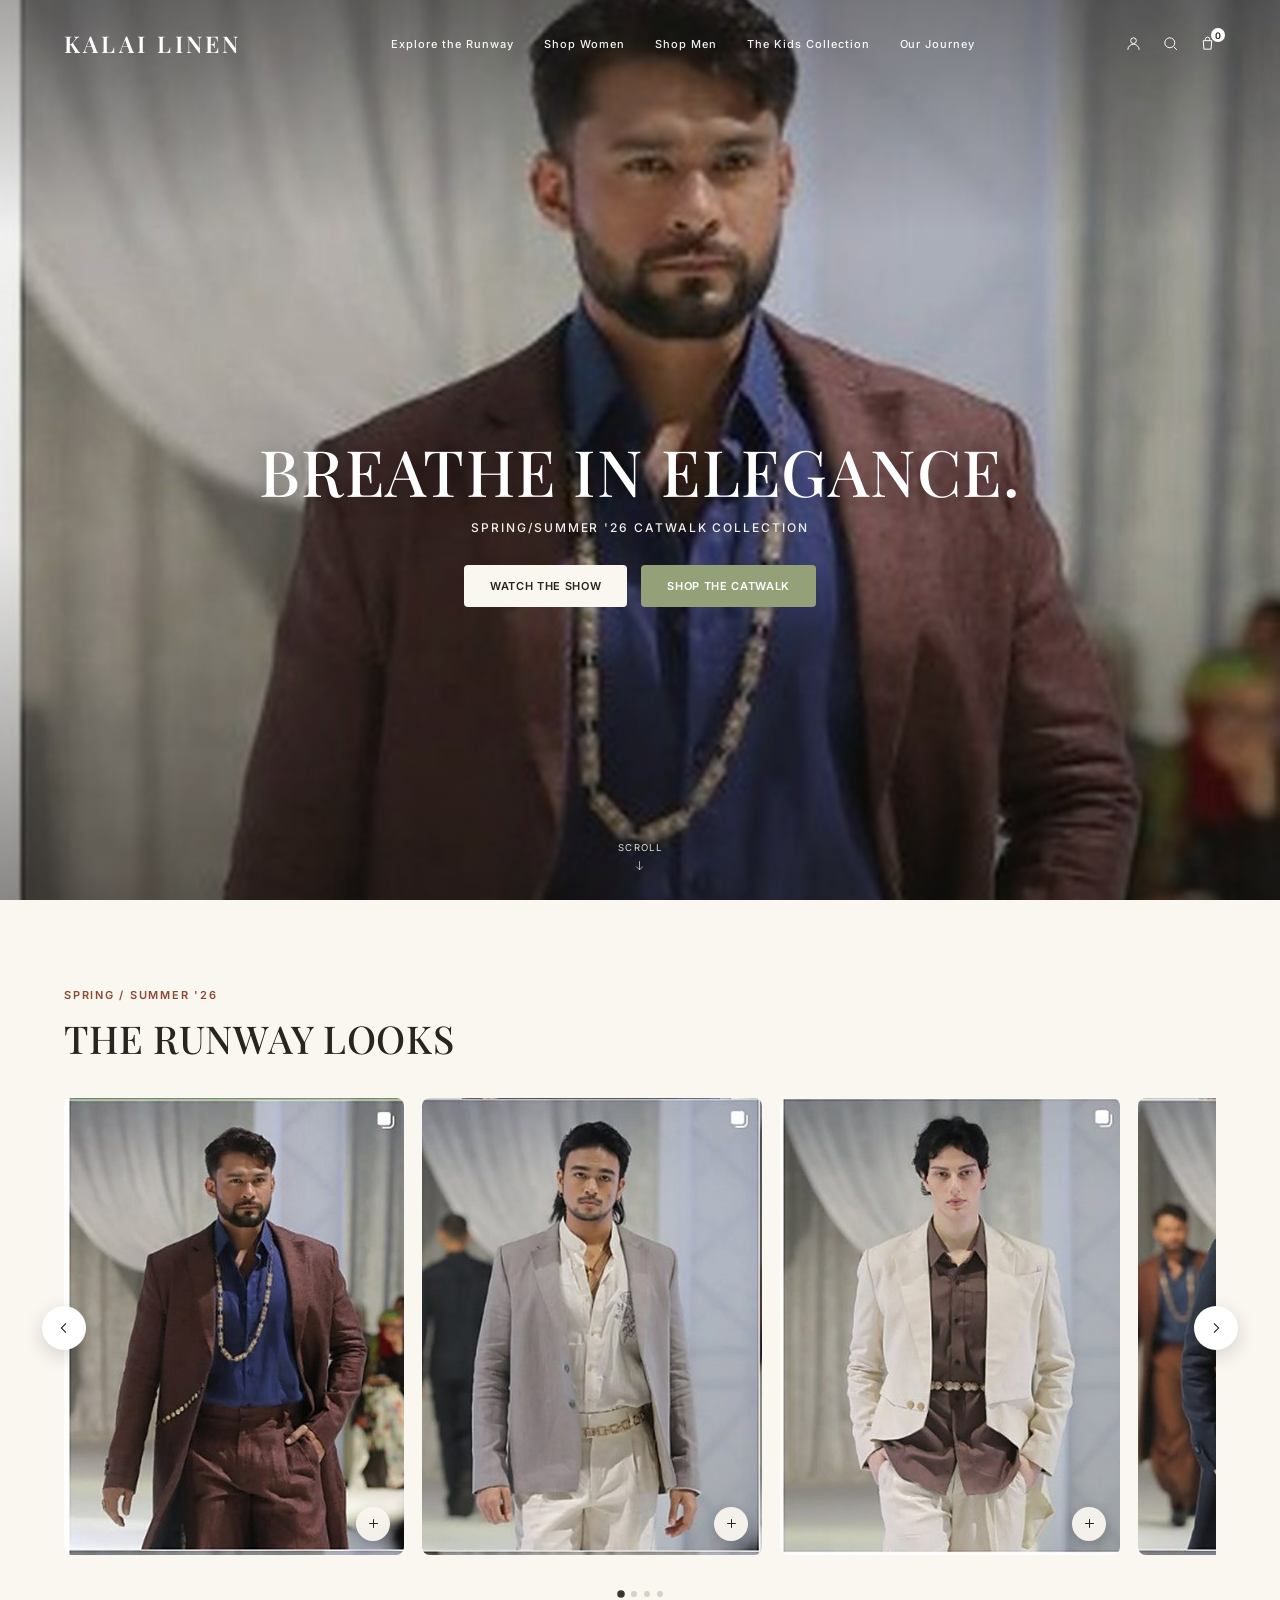
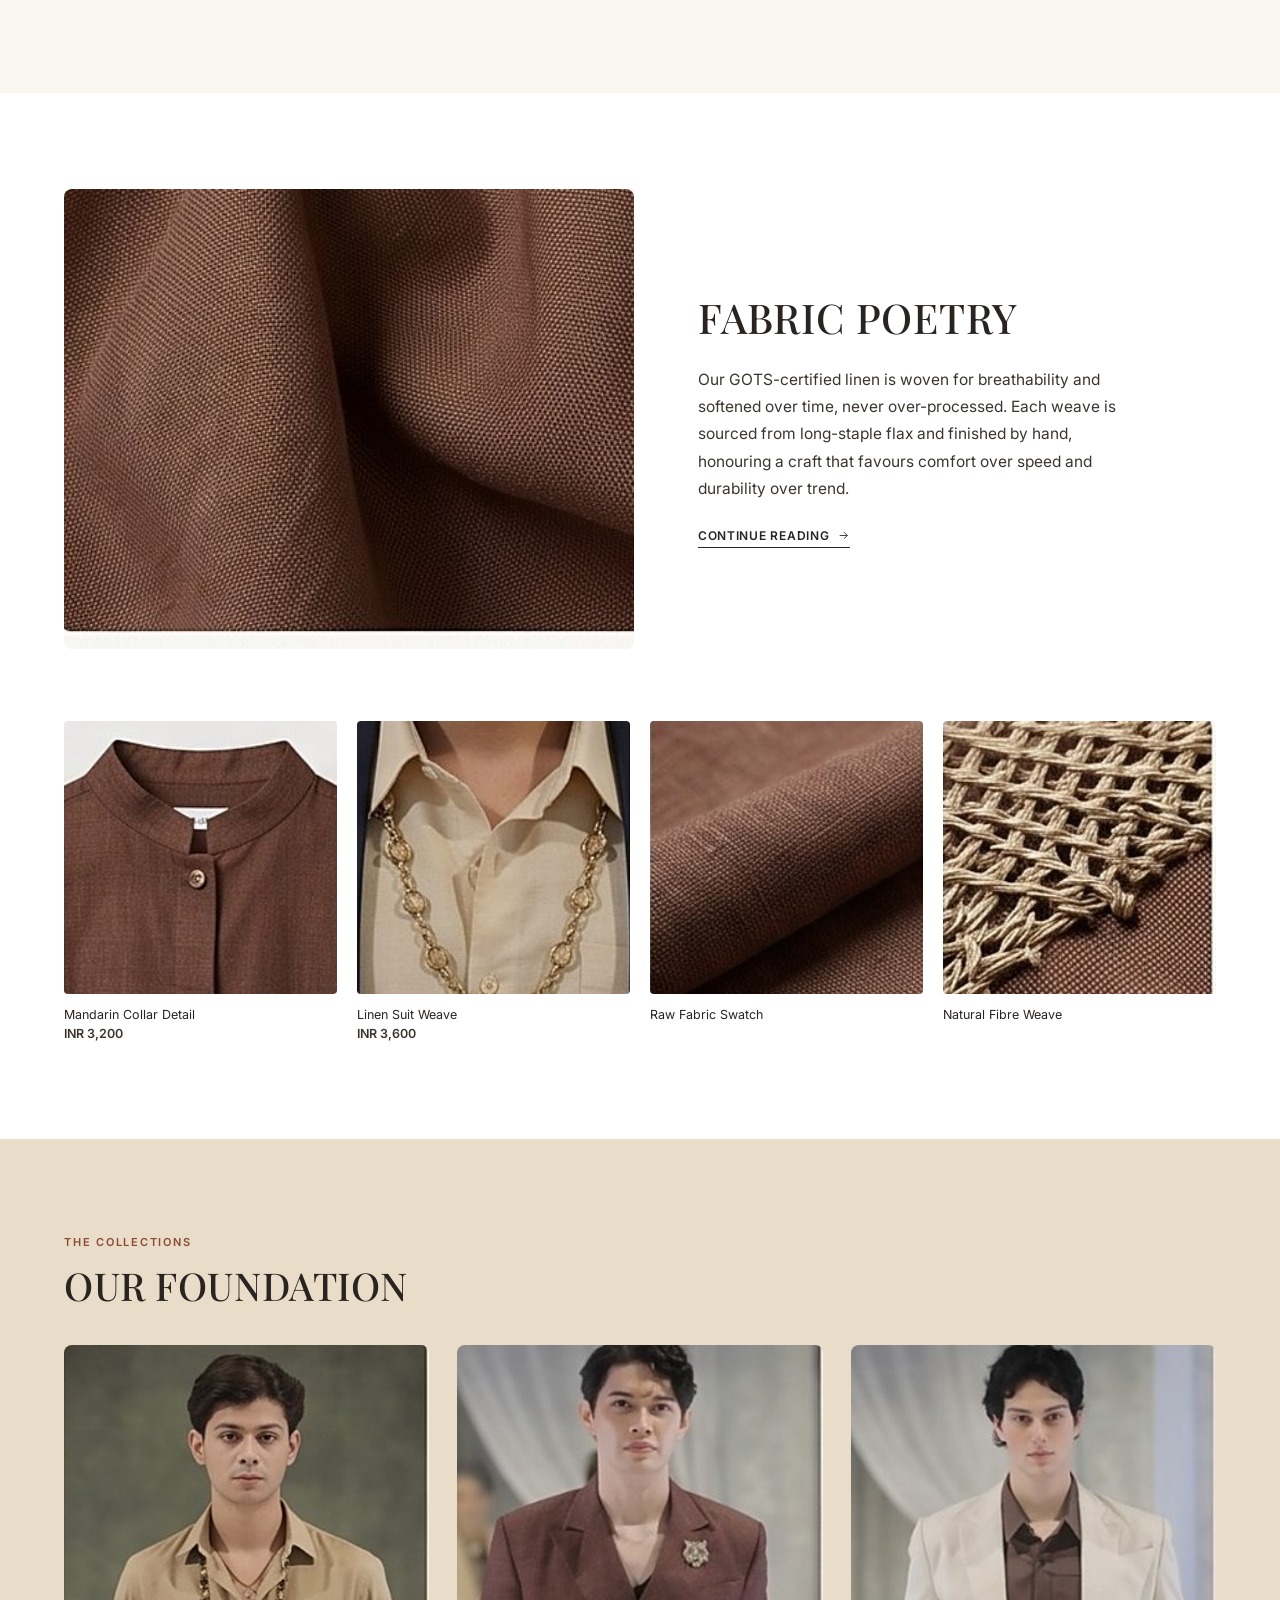
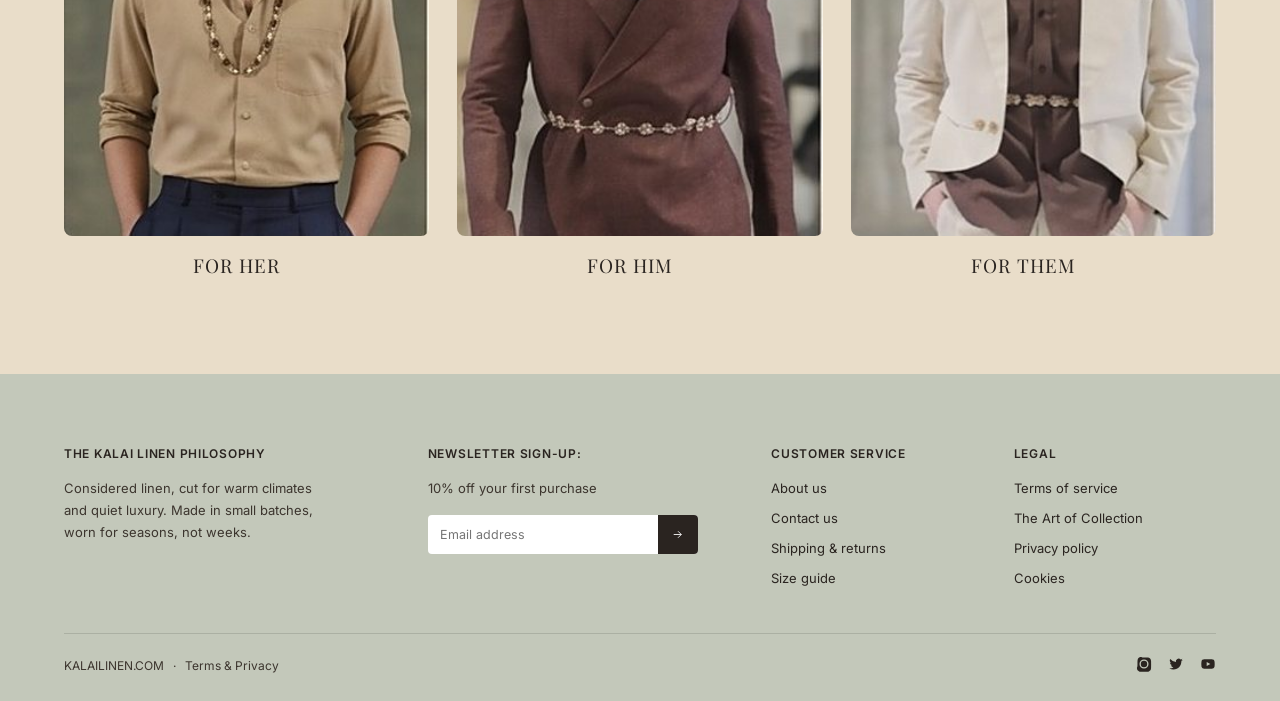
==== index.html @ dd7ba8d9 "Initial website structure and styling" ====
<!DOCTYPE html>
<html lang="en">
<head>
<meta charset="UTF-8">
<meta name="viewport" content="width=device-width, initial-scale=1.0">
<title>KALAI LINEN — Spring/Summer '26 Catwalk Collection</title>
<link rel="preconnect" href="https://fonts.googleapis.com">
<link rel="preconnect" href="https://fonts.gstatic.com" crossorigin>
<link href="https://fonts.googleapis.com/css2?family=Playfair+Display:wght@400;500;600&family=Inter:wght@400;500;600&display=swap" rel="stylesheet">
<link rel="stylesheet" href="styles.css">
</head>
<body>

  <!-- ============ HEADER (overlays hero) ============ -->
  <header class="site-header">
    <div class="logo">KALAI LINEN</div>
    <nav class="main-nav">
      <a href="#runway">Explore the Runway</a>
      <a href="#">Shop Women</a>
      <a href="#">Shop Men</a>
      <a href="#">The Kids Collection</a>
      <a href="#foundation">Our Journey</a>
    </nav>
    <div class="header-icons">
      <button aria-label="Account"><svg viewBox="0 0 24 24"><circle cx="12" cy="8" r="4"/><path d="M4 21c0-4.4 3.6-8 8-8s8 3.6 8 8"/></svg></button>
      <button aria-label="Search" id="searchBtn"><svg viewBox="0 0 24 24"><circle cx="11" cy="11" r="7"/><path d="M21 21l-4.3-4.3"/></svg></button>
      <button aria-label="Cart" class="cart-count" id="cartBtn">
        <svg viewBox="0 0 24 24"><path d="M6 8h12l-1 12H7L6 8z"/><path d="M9 8V6a3 3 0 0 1 6 0v2"/></svg>
        <span class="cart-badge" id="cartBadge">0</span>
      </button>
      <button class="menu-toggle" id="menuToggle" aria-label="Menu"><span></span><span></span><span></span></button>
    </div>
  </header>

  <div class="mobile-nav" id="mobileNav">
    <button class="close-mobile" id="closeMobile" aria-label="Close menu">&times;</button>
    <a href="#runway">Explore the Runway</a>
    <a href="#">Shop Women</a>
    <a href="#">Shop Men</a>
    <a href="#">The Kids Collection</a>
    <a href="#foundation">Our Journey</a>
  </div>

  <!-- ============ 1. HERO ============ -->
  <section class="hero">
    <img src="[data-uri]" alt="Model wearing the Spring/Summer '26 catwalk collection">
    <div class="hero-copy">
      <h1>Breathe in Elegance.</h1>
      <p class="sub">Spring/Summer '26 Catwalk Collection</p>
      <div class="hero-btns">
        <button class="btn btn-cream" id="watchBtn">Watch the Show</button>
        <button class="btn btn-olive" id="shopCatwalkBtn">Shop the Catwalk</button>
      </div>
    </div>
    <div class="scroll-cue">
      <span>Scroll</span>
      <svg viewBox="0 0 24 24"><path d="M12 4v16M6 14l6 6 6-6"/></svg>
    </div>
  </section>

  <!-- ============ 2. THE RUNWAY LOOKS ============ -->
  <section class="runway-section" id="runway">
    <div class="section-inner">
      <div class="section-head">
        <div>
          <span class="section-eyebrow">Spring / Summer '26</span>
          <h2>The Runway Looks</h2>
        </div>
      </div>

      <div class="carousel-wrap">
        <button class="carousel-arrow prev" id="prevArrow" aria-label="Previous look"><svg viewBox="0 0 24 24"><path d="M15 5l-7 7 7 7"/></svg></button>

        <div class="carousel-track" id="carouselTrack">
          <div class="look-card" data-look="0">
            <img src="[data-uri]" alt="Runway look 1 — brown tailored jacket with blue linen shirt">
            <button class="look-hotspot" data-look="0" aria-label="Quick add this look"><svg viewBox="0 0 24 24"><path d="M12 5v14M5 12h14"/></svg></button>
          </div>
          <div class="look-card" data-look="1">
            <img src="[data-uri]" alt="Runway look 2 — beige double-breasted blazer">
            <button class="look-hotspot" data-look="1" aria-label="Quick add this look"><svg viewBox="0 0 24 24"><path d="M12 5v14M5 12h14"/></svg></button>
          </div>
          <div class="look-card" data-look="2">
            <img src="[data-uri]" alt="Runway look 3 — cream blazer with brown linen shirt">
            <button class="look-hotspot" data-look="2" aria-label="Quick add this look"><svg viewBox="0 0 24 24"><path d="M12 5v14M5 12h14"/></svg></button>
          </div>
          <div class="look-card" data-look="3">
            <img src="[data-uri]" alt="Runway look 4 — navy tailored suit">
            <button class="look-hotspot" data-look="3" aria-label="Quick add this look"><svg viewBox="0 0 24 24"><path d="M12 5v14M5 12h14"/></svg></button>
          </div>
        </div>

        <button class="carousel-arrow next" id="nextArrow" aria-label="Next look"><svg viewBox="0 0 24 24"><path d="M9 5l7 7-7 7"/></svg></button>
      </div>

      <div class="dots" id="dots">
        <span class="active" data-i="0"></span><span data-i="1"></span><span data-i="2"></span><span data-i="3"></span>
      </div>
    </div>
  </section>

  <!-- Quick-add popover, contents populated per-look by script.js -->
  <div class="quick-add" id="quickAdd">
    <button class="qa-close" id="qaClose" aria-label="Close">&times;</button>
    <span class="qa-title" id="qaTitle">Shop this look</span>
    <div class="qa-items" id="qaItems"></div>
  </div>

  <!-- ============ 3. FABRIC POETRY ============ -->
  <section class="fabric-section" id="fabric">
    <div class="section-inner">
      <div class="fabric-hero">
        <div class="fabric-img">
          <img src="[data-uri]" alt="Close-up of woven linen fabric">
        </div>
        <div class="fabric-copy">
          <h2>Fabric Poetry</h2>
          <p>Our GOTS-certified linen is woven for breathability and softened over time, never over-processed. Each weave is sourced from long-staple flax and finished by hand, honouring a craft that favours comfort over speed and durability over trend.</p>
          <a href="#" class="cont" id="continueReading">Continue reading <svg viewBox="0 0 24 24"><path d="M5 12h14M13 6l6 6-6 6"/></svg></a>
        </div>
      </div>

      <div class="fabric-detail-row">
        <div class="fabric-tile">
          <div class="tile-img"><img src="[data-uri]" alt="Mandarin collar detail"></div>
          <div class="tile-cap">Mandarin Collar Detail<span class="price">INR 3,200</span></div>
        </div>
        <div class="fabric-tile">
          <div class="tile-img"><img src="[data-uri]" alt="Linen suit weave"></div>
          <div class="tile-cap">Linen Suit Weave<span class="price">INR 3,600</span></div>
        </div>
        <div class="fabric-tile">
          <div class="tile-img"><img src="[data-uri]" alt="Raw linen fabric swatch"></div>
          <div class="tile-cap">Raw Fabric Swatch</div>
        </div>
        <div class="fabric-tile">
          <div class="tile-img"><img src="[data-uri]" alt="Woven natural fibre texture"></div>
          <div class="tile-cap">Natural Fibre Weave</div>
        </div>
      </div>
    </div>
  </section>

  <!-- ============ 4. OUR FOUNDATION ============ -->
  <section class="foundation-section" id="foundation">
    <div class="section-inner">
      <div class="section-head">
        <div>
          <span class="section-eyebrow">The Collections</span>
          <h2>Our Foundation</h2>
        </div>
      </div>
      <div class="found-row">
        <a href="#" class="found-card">
          <figure><img src="[data-uri]" alt="For Her collection"></figure>
          <figcaption>For Her <svg viewBox="0 0 24 24"><path d="M5 12h14M13 6l6 6-6 6"/></svg></figcaption>
        </a>
        <a href="#" class="found-card">
          <figure><img src="[data-uri]" alt="For Him collection"></figure>
          <figcaption>For Him <svg viewBox="0 0 24 24"><path d="M5 12h14M13 6l6 6-6 6"/></svg></figcaption>
        </a>
        <a href="#" class="found-card">
          <figure><img src="[data-uri]" alt="For Them collection"></figure>
          <figcaption>For Them <svg viewBox="0 0 24 24"><path d="M5 12h14M13 6l6 6-6 6"/></svg></figcaption>
        </a>
      </div>
    </div>
  </section>

  <!-- ============ 5. FOOTER ============ -->
  <footer class="site-footer">
    <div class="section-inner">
      <div class="footer-grid">
        <div>
          <h4>The Kalai Linen Philosophy</h4>
          <p>Considered linen, cut for warm climates and quiet luxury. Made in small batches, worn for seasons, not weeks.</p>
        </div>
        <div>
          <h4>Newsletter Sign-up:</h4>
          <p>10% off your first purchase</p>
          <form class="newsletter-form" id="newsForm">
            <input type="email" placeholder="Email address" required>
            <button type="submit" aria-label="Subscribe"><svg viewBox="0 0 24 24"><path d="M5 12h14M13 6l6 6-6 6"/></svg></button>
          </form>
        </div>
        <div>
          <h4>Customer Service</h4>
          <ul>
            <li><a href="#">About us</a></li>
            <li><a href="#">Contact us</a></li>
            <li><a href="#">Shipping &amp; returns</a></li>
            <li><a href="#">Size guide</a></li>
          </ul>
        </div>
        <div>
          <h4>Legal</h4>
          <ul>
            <li><a href="#">Terms of service</a></li>
            <li><a href="#">The Art of Collection</a></li>
            <li><a href="#">Privacy policy</a></li>
            <li><a href="#">Cookies</a></li>
          </ul>
        </div>
      </div>
      <div class="footer-bottom">
        <div>KALAILINEN.COM &nbsp;&nbsp;·&nbsp;&nbsp; Terms &amp; Privacy</div>
        <div class="socials">
          <a href="#" aria-label="Instagram"><svg viewBox="0 0 24 24"><path d="M12 2.2c3.2 0 3.6 0 4.85.07 1.17.05 1.97.24 2.43.4a4.9 4.9 0 0 1 1.77 1.15 4.9 4.9 0 0 1 1.15 1.77c.17.46.36 1.26.4 2.43.07 1.25.07 1.65.07 4.85s0 3.6-.07 4.85c-.05 1.17-.24 1.97-.4 2.43a4.9 4.9 0 0 1-1.15 1.77 4.9 4.9 0 0 1-1.77 1.15c-.46.17-1.26.36-2.43.4-1.25.07-1.65.07-4.85.07s-3.6 0-4.85-.07c-1.17-.05-1.97-.24-2.43-.4a4.9 4.9 0 0 1-1.77-1.15 4.9 4.9 0 0 1-1.15-1.77c-.17-.46-.36-1.26-.4-2.43C2.2 15.6 2.2 15.2 2.2 12s0-3.6.07-4.85c.05-1.17.24-1.97.4-2.43A4.9 4.9 0 0 1 3.82 3a4.9 4.9 0 0 1 1.77-1.15c.46-.17 1.26-.36 2.43-.4C9.27 2.2 9.67 2.2 12 2.2zm0 3a6.8 6.8 0 1 0 0 13.6 6.8 6.8 0 0 0 0-13.6zm0 2a4.8 4.8 0 1 1 0 9.6 4.8 4.8 0 0 1 0-9.6zm6.9-2.15a1.1 1.1 0 1 1-2.2 0 1.1 1.1 0 0 1 2.2 0z"/></svg></a>
          <a href="#" aria-label="Twitter"><svg viewBox="0 0 24 24"><path d="M22 5.9c-.7.3-1.5.6-2.3.7.8-.5 1.5-1.3 1.8-2.3-.8.5-1.7.8-2.6 1a4.1 4.1 0 0 0-7 3.7A11.6 11.6 0 0 1 3.4 4.6a4.1 4.1 0 0 0 1.3 5.5c-.6 0-1.3-.2-1.8-.5v.1a4.1 4.1 0 0 0 3.3 4 4.2 4.2 0 0 1-1.8.1 4.1 4.1 0 0 0 3.8 2.9A8.3 8.3 0 0 1 2 18.4a11.6 11.6 0 0 0 6.3 1.8c7.5 0 11.7-6.3 11.7-11.7v-.5c.8-.6 1.5-1.3 2-2.1z"/></svg></a>
          <a href="#" aria-label="YouTube"><svg viewBox="0 0 24 24"><path d="M22 12s0-3.1-.4-4.6a2.9 2.9 0 0 0-2-2C17.9 5 12 5 12 5s-5.9 0-7.6.4a2.9 2.9 0 0 0-2 2C2 8.9 2 12 2 12s0 3.1.4 4.6a2.9 2.9 0 0 0 2 2C6.1 19 12 19 12 19s5.9 0 7.6-.4a2.9 2.9 0 0 0 2-2C22 15.1 22 12 22 12z"/><path d="M10 9l5.5 3-5.5 3V9z" fill="var(--sage-footer)" stroke="none"/></svg></a>
        </div>
      </div>
    </div>
  </footer>

<script src="script.js"></script>
</body>
</html>
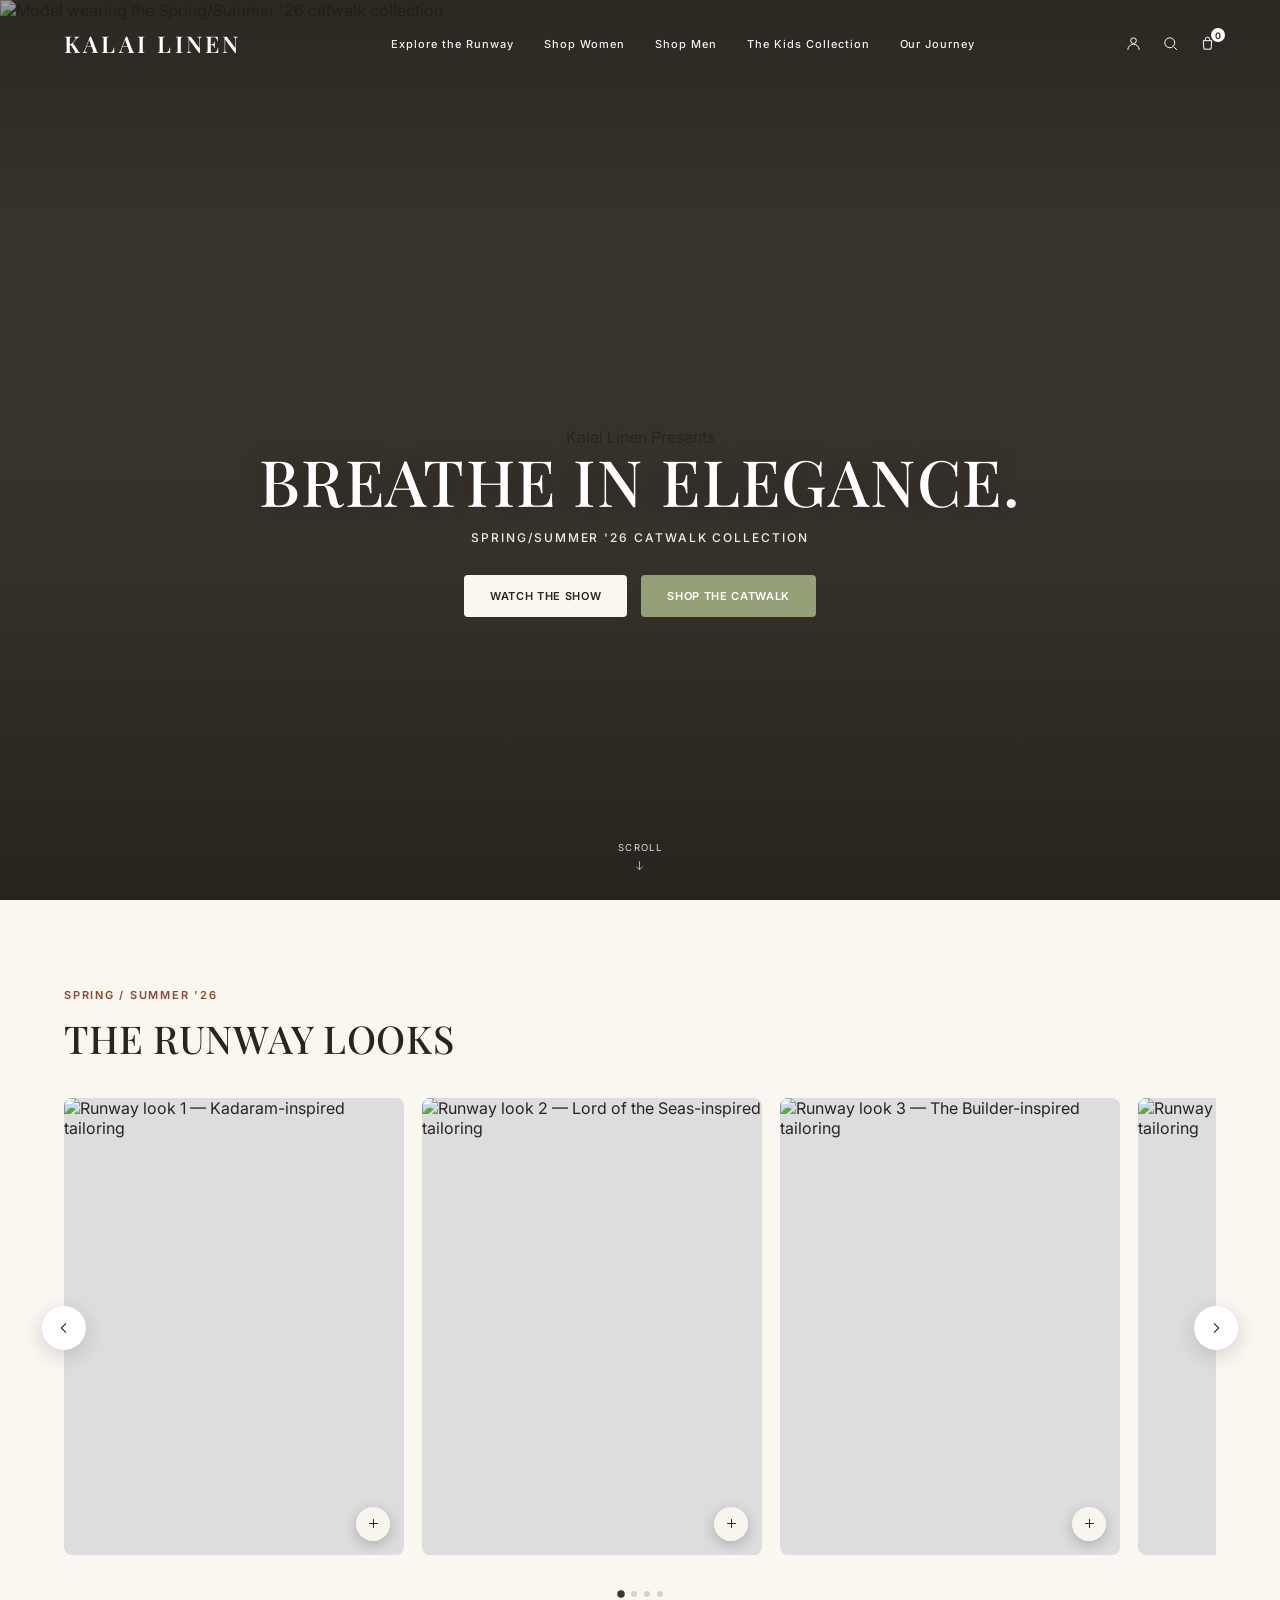
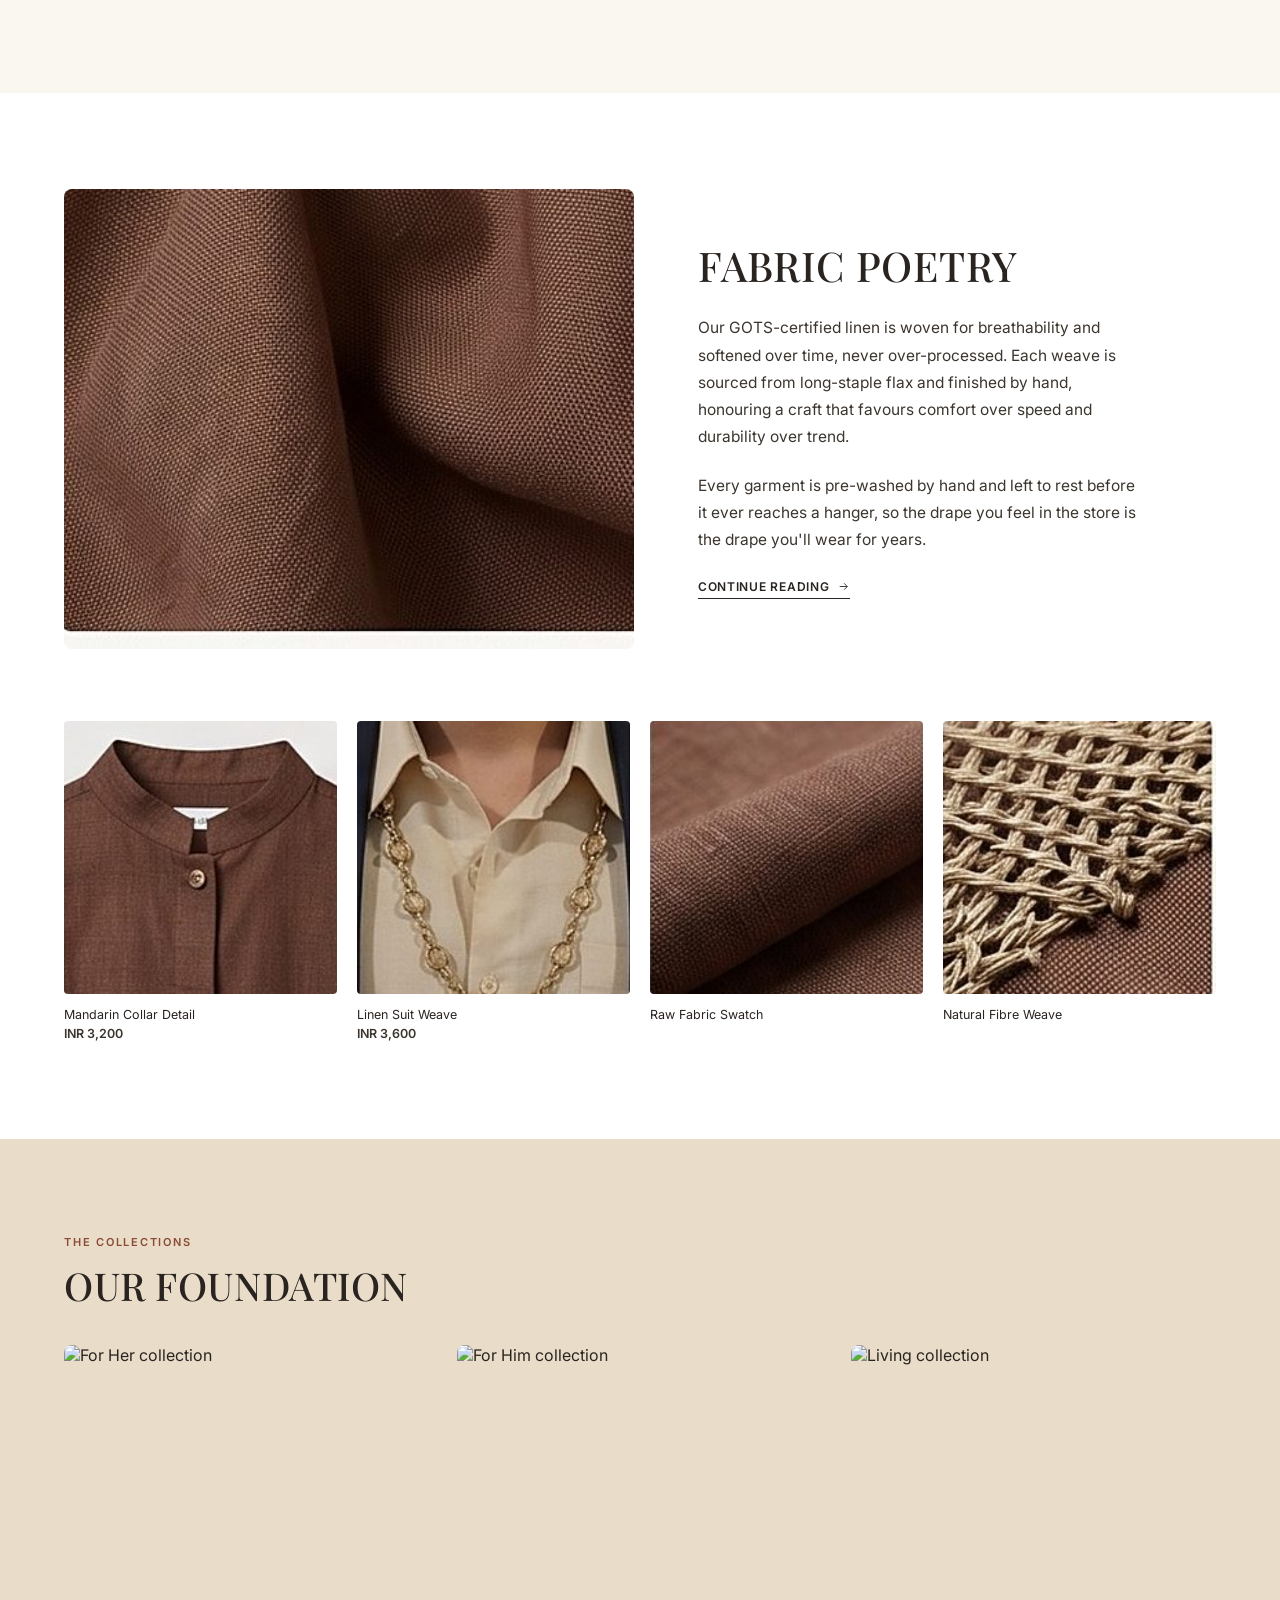
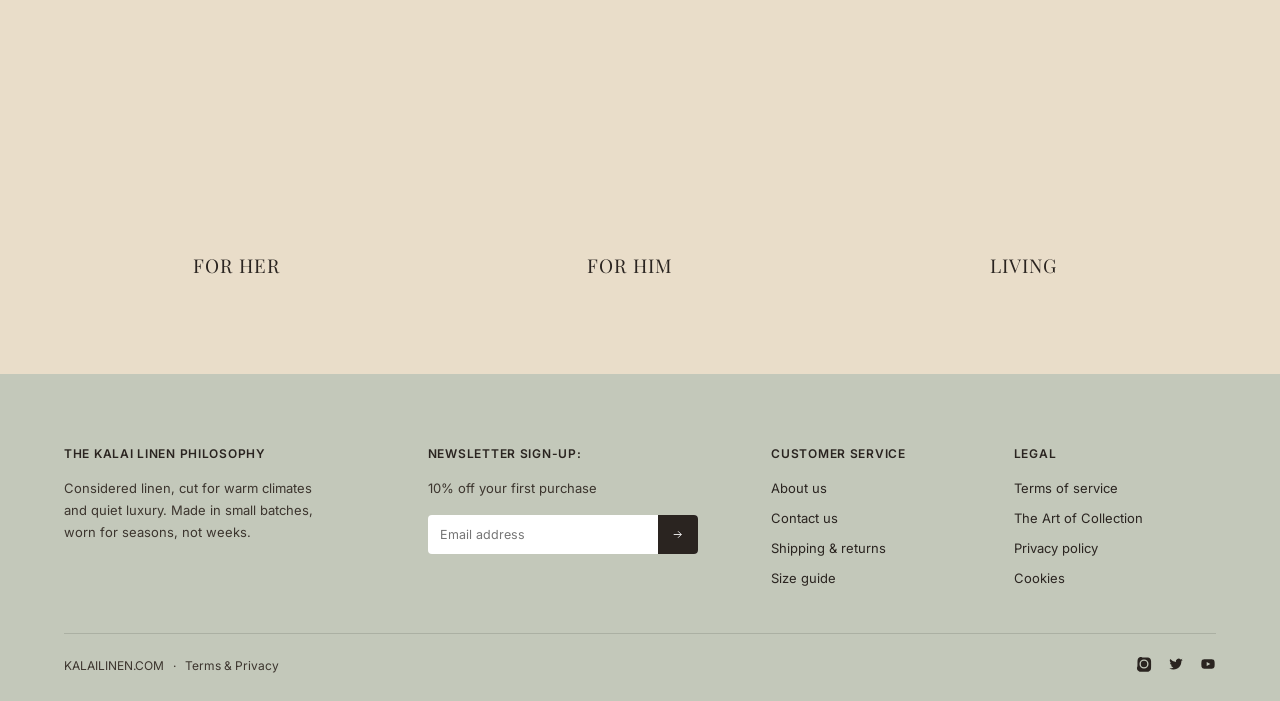
==== commit ea3eb0e0: "Fixed the images correctly" ====
--- a/index.html
+++ b/index.html
@@ -3,10 +3,10 @@
 <head>
 <meta charset="UTF-8">
 <meta name="viewport" content="width=device-width, initial-scale=1.0">
-<title>KALAI LINEN — Spring/Summer '26 Catwalk Collection</title>
+<title>KALAI LINEN</title>
 <link rel="preconnect" href="https://fonts.googleapis.com">
 <link rel="preconnect" href="https://fonts.gstatic.com" crossorigin>
-<link href="https://fonts.googleapis.com/css2?family=Playfair+Display:wght@400;500;600&family=Inter:wght@400;500;600&display=swap" rel="stylesheet">
+<link href="https://fonts.googleapis.com/css2?family=Playfair+Display:wght@400;500;600;700&family=Inter:wght@400;500;600&display=swap" rel="stylesheet">
 <link rel="stylesheet" href="styles.css">
 </head>
 <body>
@@ -41,10 +41,11 @@
     <a href="#foundation">Our Journey</a>
   </div>
 
-  <!-- ============ 1. HERO ============ -->
+  <!-- ============ 1. HERO (grand, full-viewport, Ken Burns motion, kicker) ============ -->
   <section class="hero">
-    <img src="[data-uri]" alt="Model wearing the Spring/Summer '26 catwalk collection">
+    <img src="assets/images/hero_section/hero.jpg" alt="Model wearing the Spring/Summer '26 catwalk collection">
     <div class="hero-copy">
+      <span class="hero-kicker">Kalai Linen Presents</span>
       <h1>Breathe in Elegance.</h1>
       <p class="sub">Spring/Summer '26 Catwalk Collection</p>
       <div class="hero-btns">
@@ -73,19 +74,19 @@
 
         <div class="carousel-track" id="carouselTrack">
           <div class="look-card" data-look="0">
-            <img src="[data-uri]" alt="Runway look 1 — brown tailored jacket with blue linen shirt">
+            <img src="assets/images/runway_carousel/kadaram_inspired_runway.jpg" alt="Runway look 1 — Kadaram-inspired tailoring">
             <button class="look-hotspot" data-look="0" aria-label="Quick add this look"><svg viewBox="0 0 24 24"><path d="M12 5v14M5 12h14"/></svg></button>
           </div>
           <div class="look-card" data-look="1">
-            <img src="[data-uri]" alt="Runway look 2 — beige double-breasted blazer">
+            <img src="assets/images/runway_carousel/lord_of_the_seas_inspired_runway.jpg" alt="Runway look 2 — Lord of the Seas-inspired tailoring">
             <button class="look-hotspot" data-look="1" aria-label="Quick add this look"><svg viewBox="0 0 24 24"><path d="M12 5v14M5 12h14"/></svg></button>
           </div>
           <div class="look-card" data-look="2">
-            <img src="[data-uri]" alt="Runway look 3 — cream blazer with brown linen shirt">
+            <img src="assets/images/runway_carousel/the_builder_inspired_runway.jpg" alt="Runway look 3 — The Builder-inspired tailoring">
             <button class="look-hotspot" data-look="2" aria-label="Quick add this look"><svg viewBox="0 0 24 24"><path d="M12 5v14M5 12h14"/></svg></button>
           </div>
           <div class="look-card" data-look="3">
-            <img src="[data-uri]" alt="Runway look 4 — navy tailored suit">
+            <img src="assets/images/runway_carousel/voyage_east_inspired_runway.jpg" alt="Runway look 4 — Voyage East-inspired tailoring">
             <button class="look-hotspot" data-look="3" aria-label="Quick add this look"><svg viewBox="0 0 24 24"><path d="M12 5v14M5 12h14"/></svg></button>
           </div>
         </div>
@@ -116,7 +117,12 @@
         <div class="fabric-copy">
           <h2>Fabric Poetry</h2>
           <p>Our GOTS-certified linen is woven for breathability and softened over time, never over-processed. Each weave is sourced from long-staple flax and finished by hand, honouring a craft that favours comfort over speed and durability over trend.</p>
-          <a href="#" class="cont" id="continueReading">Continue reading <svg viewBox="0 0 24 24"><path d="M5 12h14M13 6l6 6-6 6"/></svg></a>
+          <div class="fabric-more" id="fabricMore">
+            <div class="fabric-more-inner">
+              <p>Every garment is pre-washed by hand and left to rest before it ever reaches a hanger, so the drape you feel in the store is the drape you'll wear for years.</p>
+            </div>
+          </div>
+          <a href="#" class="cont" id="continueReading"><span class="cont-label">Continue reading</span> <svg viewBox="0 0 24 24"><path d="M5 12h14M13 6l6 6-6 6"/></svg></a>
         </div>
       </div>
 
@@ -152,16 +158,16 @@
       </div>
       <div class="found-row">
         <a href="#" class="found-card">
-          <figure><img src="[data-uri]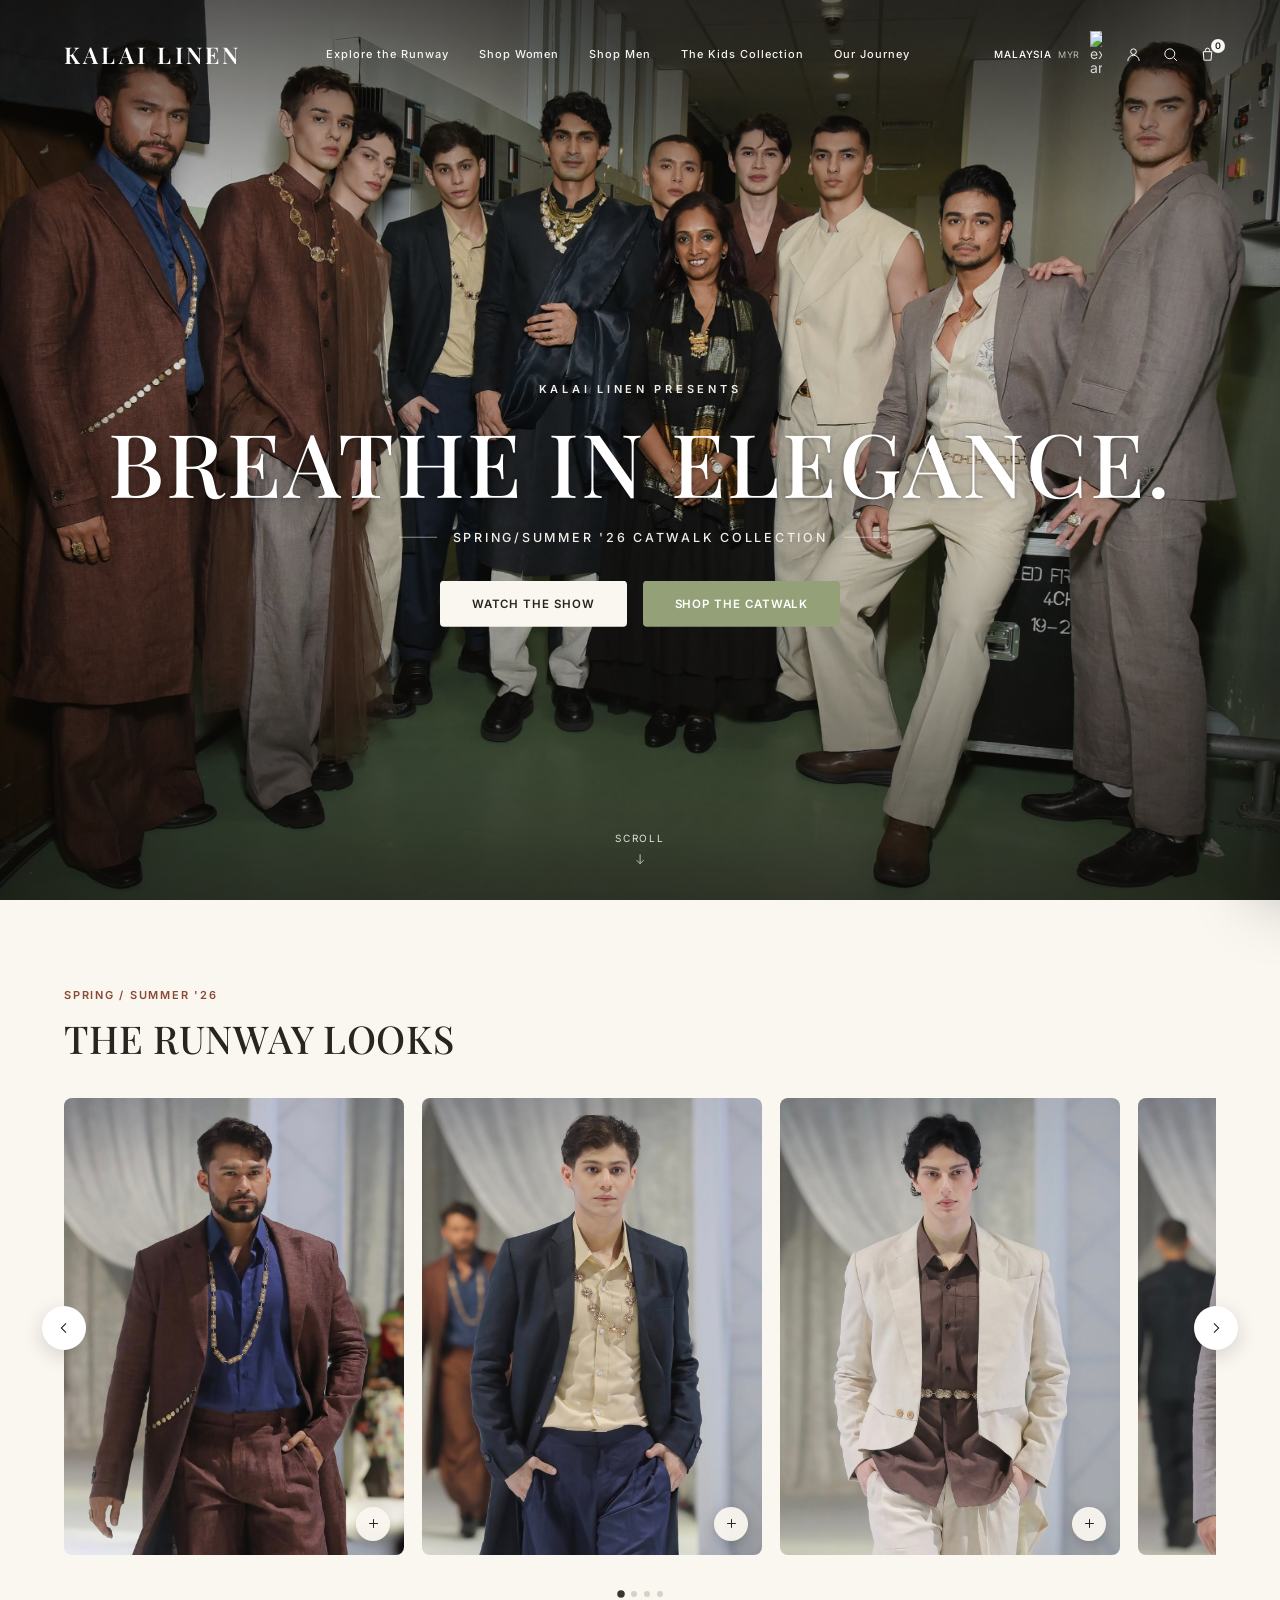
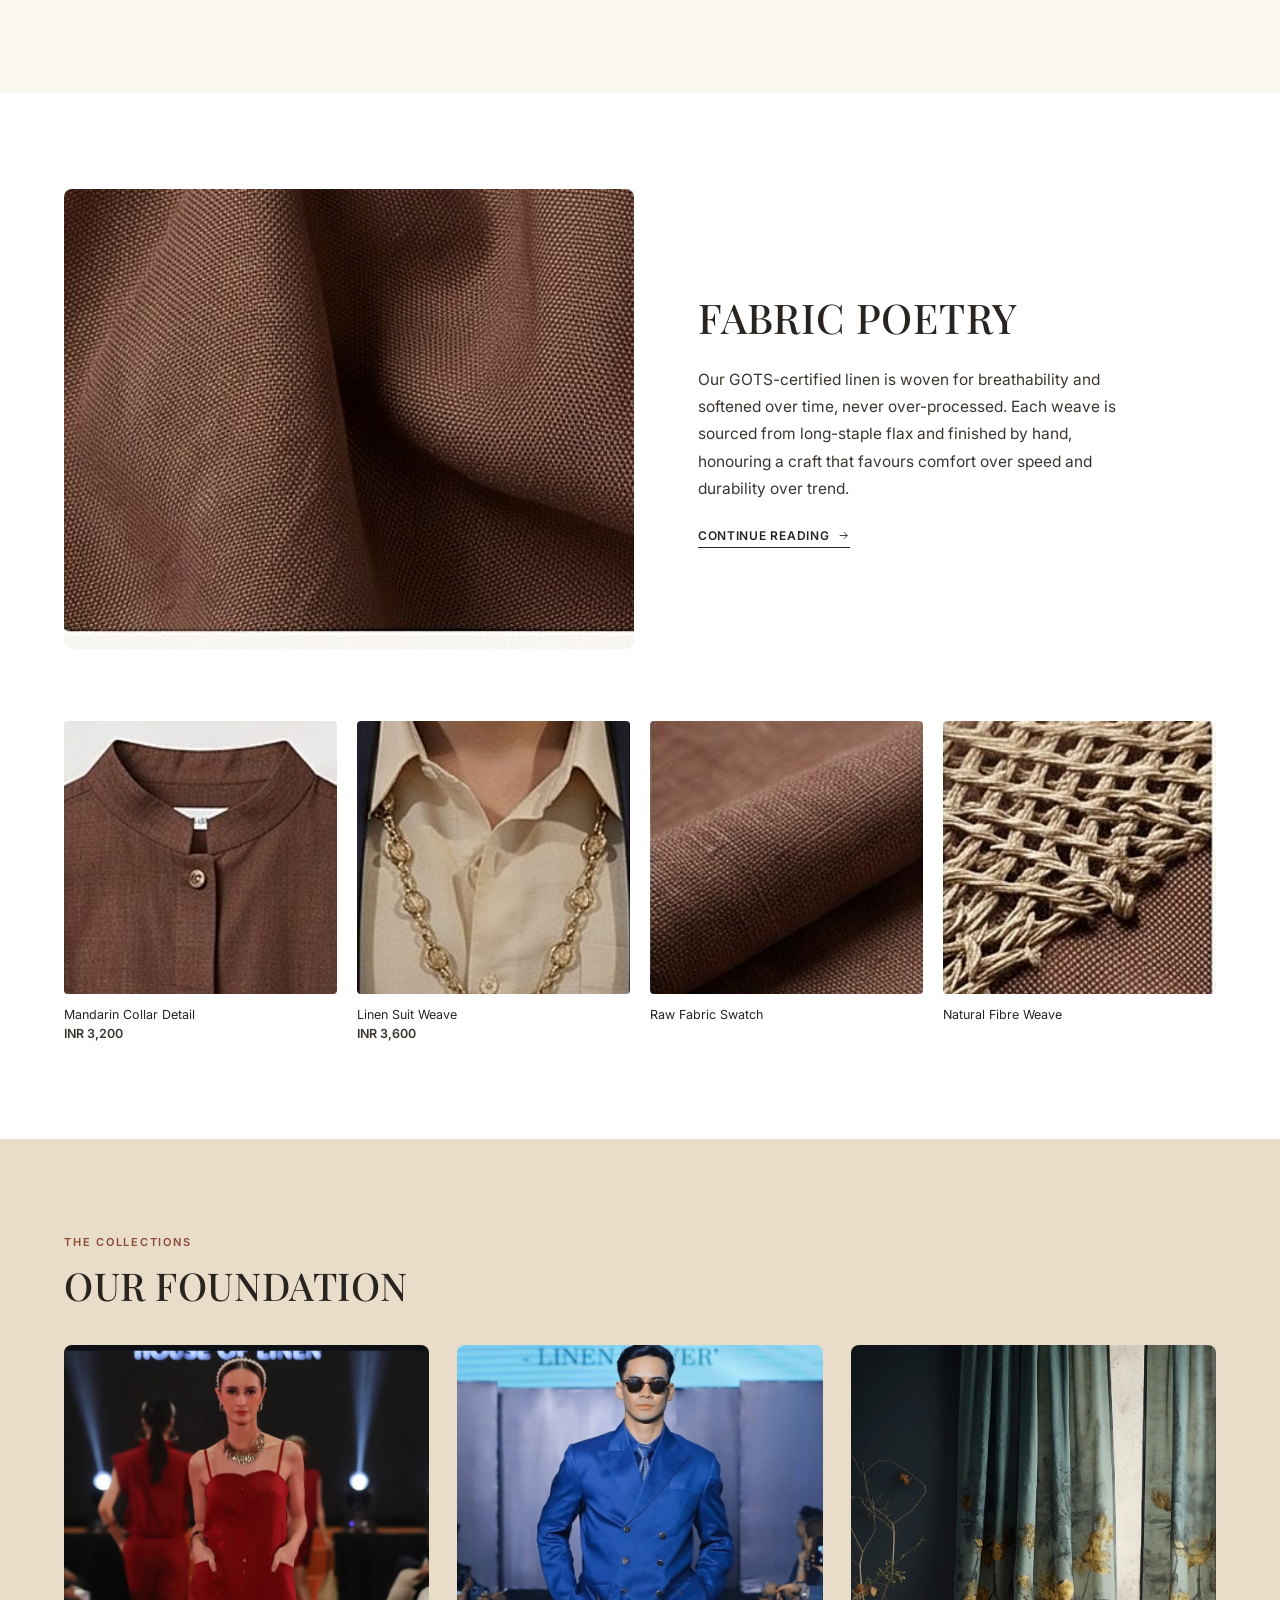
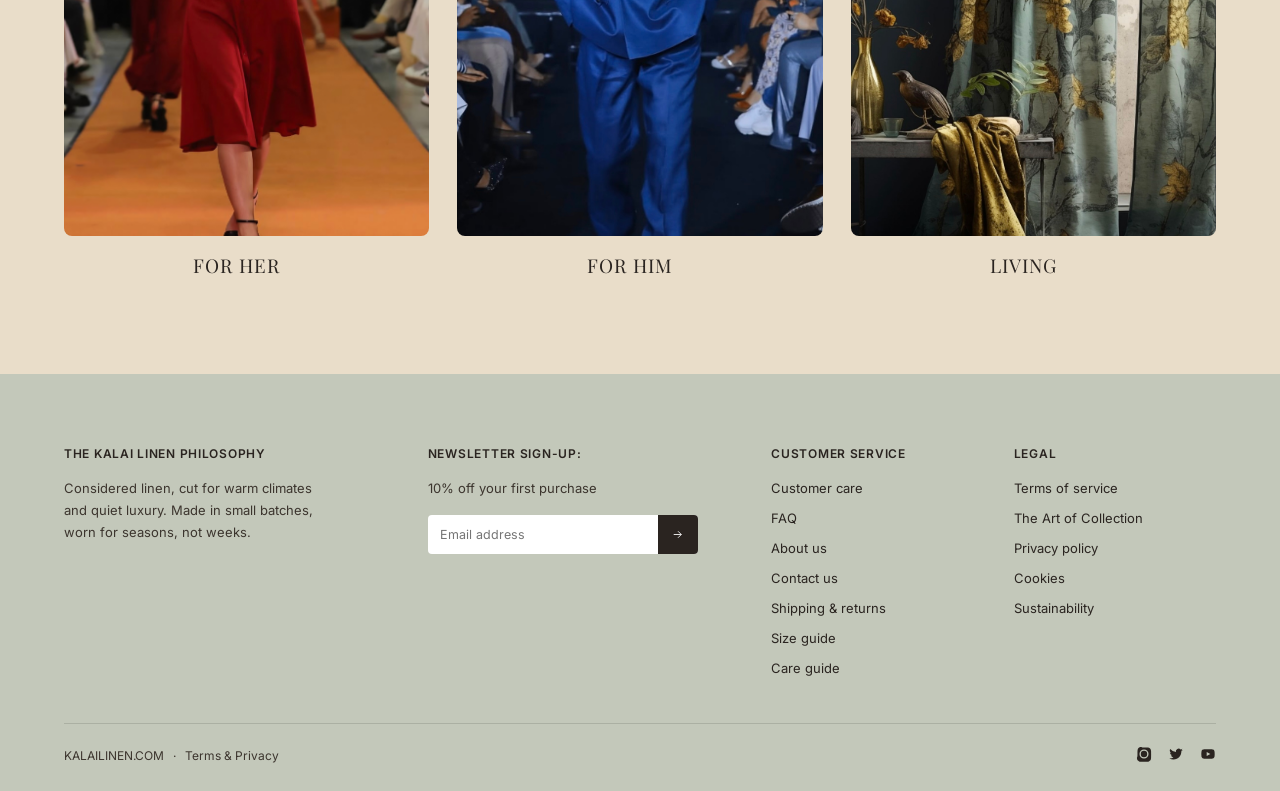
==== commit 785aca1a: "Updated header and footer changes" ====
--- a/index.html
+++ b/index.html
@@ -1,19 +1,25 @@
 <!DOCTYPE html>
 <html lang="en">
+
 <head>
-<meta charset="UTF-8">
-<meta name="viewport" content="width=device-width, initial-scale=1.0">
-<title>KALAI LINEN</title>
-<link rel="preconnect" href="https://fonts.googleapis.com">
-<link rel="preconnect" href="https://fonts.gstatic.com" crossorigin>
-<link href="https://fonts.googleapis.com/css2?family=Playfair+Display:wght@400;500;600;700&family=Inter:wght@400;500;600&display=swap" rel="stylesheet">
-<link rel="stylesheet" href="styles.css">
+  <meta charset="UTF-8">
+  <meta name="viewport" content="width=device-width, initial-scale=1.0">
+  <title>KALAI LINEN</title>
+  <link rel="preconnect" href="https://fonts.googleapis.com">
+  <link rel="preconnect" href="https://fonts.gstatic.com" crossorigin>
+  <link
+    href="https://fonts.googleapis.com/css2?family=Playfair+Display:wght@400;500;600;700&family=Inter:wght@400;500;600&display=swap"
+    rel="stylesheet">
+  <link rel="stylesheet" href="styles.css">
 </head>
+
 <body>
 
   <!-- ============ HEADER (overlays hero) ============ -->
+
   <header class="site-header">
     <div class="logo">KALAI LINEN</div>
+
     <nav class="main-nav">
       <a href="#runway">Explore the Runway</a>
       <a href="#">Shop Women</a>
@@ -21,16 +27,74 @@
       <a href="#">The Kids Collection</a>
       <a href="#foundation">Our Journey</a>
     </nav>
+
     <div class="header-icons">
-      <button aria-label="Account"><svg viewBox="0 0 24 24"><circle cx="12" cy="8" r="4"/><path d="M4 21c0-4.4 3.6-8 8-8s8 3.6 8 8"/></svg></button>
-      <button aria-label="Search" id="searchBtn"><svg viewBox="0 0 24 24"><circle cx="11" cy="11" r="7"/><path d="M21 21l-4.3-4.3"/></svg></button>
+
+      <div class="country-currency">
+        <button class="country-currency__button" type="button" aria-label="Select country and currency">
+
+          <span class="country-currency__text">
+            <span class="country-currency__country">Malaysia</span>
+            <span class="country-currency__currency">MYR</span>
+          </span>
+
+          <span class="country-currency__arrow"><img width="12px" src="https://img.icons8.com/fluency-systems-filled/48/FFFFFF/expand-arrow.png" alt="expand-arrow"/></span>
+        </button>
+
+        <div class="country-currency__dropdown">
+
+          <a href="#" class="country-option">
+            <span class="country-option__details">
+              <strong>Malaysia</strong>
+              <small>MYR</small>
+            </span>
+            <span class="country-option__check">✓</span>
+          </a>
+
+          <a href="#" class="country-option">
+            <span class="country-option__details">
+              <strong>India</strong>
+              <small>INR</small>
+            </span>
+          </a>
+        </div>
+      </div>
+
+      <!-- Account -->
+      <button aria-label="Account">
+        <svg viewBox="0 0 24 24">
+          <circle cx="12" cy="8" r="4" />
+          <path d="M4 21c0-4.4 3.6-8 8-8s8 3.6 8 8" />
+        </svg>
+      </button>
+
+      <!-- Search -->
+      <button aria-label="Search" id="searchBtn">
+        <svg viewBox="0 0 24 24">
+          <circle cx="11" cy="11" r="7" />
+          <path d="M21 21l-4.3-4.3" />
+        </svg>
+      </button>
+
+      <!-- Cart -->
       <button aria-label="Cart" class="cart-count" id="cartBtn">
-        <svg viewBox="0 0 24 24"><path d="M6 8h12l-1 12H7L6 8z"/><path d="M9 8V6a3 3 0 0 1 6 0v2"/></svg>
+        <svg viewBox="0 0 24 24">
+          <path d="M6 8h12l-1 12H7L6 8z" />
+          <path d="M9 8V6a3 3 0 0 1 6 0v2" />
+        </svg>
         <span class="cart-badge" id="cartBadge">0</span>
       </button>
-      <button class="menu-toggle" id="menuToggle" aria-label="Menu"><span></span><span></span><span></span></button>
-    </div>
-  </header>
+
+      <!-- Mobile menu -->
+      <button class="menu-toggle" id="menuToggle" aria-label="Menu">
+        <span></span>
+        <span></span>
+        <span></span>
+      </button>
+
+    </div>
+</header>
+
 
   <div class="mobile-nav" id="mobileNav">
     <button class="close-mobile" id="closeMobile" aria-label="Close menu">&times;</button>
@@ -55,7 +119,9 @@
     </div>
     <div class="scroll-cue">
       <span>Scroll</span>
-      <svg viewBox="0 0 24 24"><path d="M12 4v16M6 14l6 6 6-6"/></svg>
+      <svg viewBox="0 0 24 24">
+        <path d="M12 4v16M6 14l6 6 6-6" />
+      </svg>
     </div>
   </section>
 
@@ -70,28 +136,44 @@
       </div>
 
       <div class="carousel-wrap">
-        <button class="carousel-arrow prev" id="prevArrow" aria-label="Previous look"><svg viewBox="0 0 24 24"><path d="M15 5l-7 7 7 7"/></svg></button>
+        <button class="carousel-arrow prev" id="prevArrow" aria-label="Previous look"><svg viewBox="0 0 24 24">
+            <path d="M15 5l-7 7 7 7" />
+          </svg></button>
 
         <div class="carousel-track" id="carouselTrack">
           <div class="look-card" data-look="0">
-            <img src="assets/images/runway_carousel/kadaram_inspired_runway.jpg" alt="Runway look 1 — Kadaram-inspired tailoring">
-            <button class="look-hotspot" data-look="0" aria-label="Quick add this look"><svg viewBox="0 0 24 24"><path d="M12 5v14M5 12h14"/></svg></button>
+            <img src="assets/images/runway_carousel/kadaram_inspired_runway.jpg"
+              alt="Runway look 1 — Kadaram-inspired tailoring">
+            <button class="look-hotspot" data-look="0" aria-label="Quick add this look"><svg viewBox="0 0 24 24">
+                <path d="M12 5v14M5 12h14" />
+              </svg></button>
           </div>
           <div class="look-card" data-look="1">
-            <img src="assets/images/runway_carousel/lord_of_the_seas_inspired_runway.jpg" alt="Runway look 2 — Lord of the Seas-inspired tailoring">
-            <button class="look-hotspot" data-look="1" aria-label="Quick add this look"><svg viewBox="0 0 24 24"><path d="M12 5v14M5 12h14"/></svg></button>
+            <img src="assets/images/runway_carousel/lord_of_the_seas_inspired_runway.jpg"
+              alt="Runway look 2 — Lord of the Seas-inspired tailoring">
+            <button class="look-hotspot" data-look="1" aria-label="Quick add this look"><svg viewBox="0 0 24 24">
+                <path d="M12 5v14M5 12h14" />
+              </svg></button>
           </div>
           <div class="look-card" data-look="2">
-            <img src="assets/images/runway_carousel/the_builder_inspired_runway.jpg" alt="Runway look 3 — The Builder-inspired tailoring">
-            <button class="look-hotspot" data-look="2" aria-label="Quick add this look"><svg viewBox="0 0 24 24"><path d="M12 5v14M5 12h14"/></svg></button>
+            <img src="assets/images/runway_carousel/the_builder_inspired_runway.jpg"
+              alt="Runway look 3 — The Builder-inspired tailoring">
+            <button class="look-hotspot" data-look="2" aria-label="Quick add this look"><svg viewBox="0 0 24 24">
+                <path d="M12 5v14M5 12h14" />
+              </svg></button>
           </div>
           <div class="look-card" data-look="3">
-            <img src="assets/images/runway_carousel/voyage_east_inspired_runway.jpg" alt="Runway look 4 — Voyage East-inspired tailoring">
-            <button class="look-hotspot" data-look="3" aria-label="Quick add this look"><svg viewBox="0 0 24 24"><path d="M12 5v14M5 12h14"/></svg></button>
-          </div>
-        </div>
-
-        <button class="carousel-arrow next" id="nextArrow" aria-label="Next look"><svg viewBox="0 0 24 24"><path d="M9 5l7 7-7 7"/></svg></button>
+            <img src="assets/images/runway_carousel/voyage_east_inspired_runway.jpg"
+              alt="Runway look 4 — Voyage East-inspired tailoring">
+            <button class="look-hotspot" data-look="3" aria-label="Quick add this look"><svg viewBox="0 0 24 24">
+                <path d="M12 5v14M5 12h14" />
+              </svg></button>
+          </div>
+        </div>
+
+        <button class="carousel-arrow next" id="nextArrow" aria-label="Next look"><svg viewBox="0 0 24 24">
+            <path d="M9 5l7 7-7 7" />
+          </svg></button>
       </div>
 
       <div class="dots" id="dots">
@@ -112,35 +194,51 @@
     <div class="section-inner">
       <div class="fabric-hero">
         <div class="fabric-img">
-          <img src="[data-uri]" alt="Close-up of woven linen fabric">
+          <img
+            src="[data-uri]"
+            alt="Close-up of woven linen fabric">
         </div>
         <div class="fabric-copy">
           <h2>Fabric Poetry</h2>
-          <p>Our GOTS-certified linen is woven for breathability and softened over time, never over-processed. Each weave is sourced from long-staple flax and finished by hand, honouring a craft that favours comfort over speed and durability over trend.</p>
+          <p>Our GOTS-certified linen is woven for breathability and softened over time, never over-processed. Each
+            weave is sourced from long-staple flax and finished by hand, honouring a craft that favours comfort over
+            speed and durability over trend.</p>
           <div class="fabric-more" id="fabricMore">
             <div class="fabric-more-inner">
-              <p>Every garment is pre-washed by hand and left to rest before it ever reaches a hanger, so the drape you feel in the store is the drape you'll wear for years.</p>
+              <p>Every garment is pre-washed by hand and left to rest before it ever reaches a hanger, so the drape you
+                feel in the store is the drape you'll wear for years.</p>
             </div>
           </div>
-          <a href="#" class="cont" id="continueReading"><span class="cont-label">Continue reading</span> <svg viewBox="0 0 24 24"><path d="M5 12h14M13 6l6 6-6 6"/></svg></a>
+          <a href="#" class="cont" id="continueReading"><span class="cont-label">Continue reading</span> <svg
+              viewBox="0 0 24 24">
+              <path d="M5 12h14M13 6l6 6-6 6" />
+            </svg></a>
         </div>
       </div>
 
       <div class="fabric-detail-row">
         <div class="fabric-tile">
-          <div class="tile-img"><img src="[data-uri]" alt="Mandarin collar detail"></div>
+          <div class="tile-img"><img
+              src="[data-uri]"
+              alt="Mandarin collar detail"></div>
           <div class="tile-cap">Mandarin Collar Detail<span class="price">INR 3,200</span></div>
         </div>
         <div class="fabric-tile">
-          <div class="tile-img"><img src="[data-uri]" alt="Linen suit weave"></div>
+          <div class="tile-img"><img
+              src="[data-uri]"
+              alt="Linen suit weave"></div>
           <div class="tile-cap">Linen Suit Weave<span class="price">INR 3,600</span></div>
         </div>
         <div class="fabric-tile">
-          <div class="tile-img"><img src="[data-uri]" alt="Raw linen fabric swatch"></div>
+          <div class="tile-img"><img
+              src="[data-uri]"
+              alt="Raw linen fabric swatch"></div>
           <div class="tile-cap">Raw Fabric Swatch</div>
         </div>
         <div class="fabric-tile">
-          <div class="tile-img"><img src="[data-uri]" alt="Woven natural fibre texture"></div>
+          <div class="tile-img"><img
+              src="[data-uri]"
+              alt="Woven natural fibre texture"></div>
           <div class="tile-cap">Natural Fibre Weave</div>
         </div>
       </div>
@@ -159,15 +257,21 @@
       <div class="found-row">
         <a href="#" class="found-card">
           <figure><img src="assets/images/for_her/for_her_model.jpg" alt="For Her collection"></figure>
-          <figcaption>For Her <svg viewBox="0 0 24 24"><path d="M5 12h14M13 6l6 6-6 6"/></svg></figcaption>
+          <figcaption>For Her <svg viewBox="0 0 24 24">
+              <path d="M5 12h14M13 6l6 6-6 6" />
+            </svg></figcaption>
         </a>
         <a href="#" class="found-card">
           <figure><img src="assets/images/for_him/for_him_model.jpg" alt="For Him collection"></figure>
-          <figcaption>For Him <svg viewBox="0 0 24 24"><path d="M5 12h14M13 6l6 6-6 6"/></svg></figcaption>
+          <figcaption>For Him <svg viewBox="0 0 24 24">
+              <path d="M5 12h14M13 6l6 6-6 6" />
+            </svg></figcaption>
         </a>
         <a href="#" class="found-card">
           <figure><img src="assets/images/living/linen_curtain.jpg" alt="Living collection"></figure>
-          <figcaption>Living <svg viewBox="0 0 24 24"><path d="M5 12h14M13 6l6 6-6 6"/></svg></figcaption>
+          <figcaption>Living <svg viewBox="0 0 24 24">
+              <path d="M5 12h14M13 6l6 6-6 6" />
+            </svg></figcaption>
         </a>
       </div>
     </div>
@@ -179,23 +283,29 @@
       <div class="footer-grid">
         <div>
           <h4>The Kalai Linen Philosophy</h4>
-          <p>Considered linen, cut for warm climates and quiet luxury. Made in small batches, worn for seasons, not weeks.</p>
+          <p>Considered linen, cut for warm climates and quiet luxury. Made in small batches, worn for seasons, not
+            weeks.</p>
         </div>
         <div>
           <h4>Newsletter Sign-up:</h4>
           <p>10% off your first purchase</p>
           <form class="newsletter-form" id="newsForm">
             <input type="email" placeholder="Email address" required>
-            <button type="submit" aria-label="Subscribe"><svg viewBox="0 0 24 24"><path d="M5 12h14M13 6l6 6-6 6"/></svg></button>
+            <button type="submit" aria-label="Subscribe"><svg viewBox="0 0 24 24">
+                <path d="M5 12h14M13 6l6 6-6 6" />
+              </svg></button>
           </form>
         </div>
         <div>
           <h4>Customer Service</h4>
           <ul>
+            <li><a href="#">Customer care</a></li>
+            <li><a href="#">FAQ</a></li>
             <li><a href="#">About us</a></li>
             <li><a href="#">Contact us</a></li>
             <li><a href="#">Shipping &amp; returns</a></li>
             <li><a href="#">Size guide</a></li>
+            <li><a href="#">Care guide</a></li>
           </ul>
         </div>
         <div>
@@ -205,20 +315,32 @@
             <li><a href="#">The Art of Collection</a></li>
             <li><a href="#">Privacy policy</a></li>
             <li><a href="#">Cookies</a></li>
+            <li><a href="#">Sustainability</a></li>
           </ul>
         </div>
       </div>
       <div class="footer-bottom">
         <div>KALAILINEN.COM &nbsp;&nbsp;·&nbsp;&nbsp; Terms &amp; Privacy</div>
         <div class="socials">
-          <a href="#" aria-label="Instagram"><svg viewBox="0 0 24 24"><path d="M12 2.2c3.2 0 3.6 0 4.85.07 1.17.05 1.97.24 2.43.4a4.9 4.9 0 0 1 1.77 1.15 4.9 4.9 0 0 1 1.15 1.77c.17.46.36 1.26.4 2.43.07 1.25.07 1.65.07 4.85s0 3.6-.07 4.85c-.05 1.17-.24 1.97-.4 2.43a4.9 4.9 0 0 1-1.15 1.77 4.9 4.9 0 0 1-1.77 1.15c-.46.17-1.26.36-2.43.4-1.25.07-1.65.07-4.85.07s-3.6 0-4.85-.07c-1.17-.05-1.97-.24-2.43-.4a4.9 4.9 0 0 1-1.77-1.15 4.9 4.9 0 0 1-1.15-1.77c-.17-.46-.36-1.26-.4-2.43C2.2 15.6 2.2 15.2 2.2 12s0-3.6.07-4.85c.05-1.17.24-1.97.4-2.43A4.9 4.9 0 0 1 3.82 3a4.9 4.9 0 0 1 1.77-1.15c.46-.17 1.26-.36 2.43-.4C9.27 2.2 9.67 2.2 12 2.2zm0 3a6.8 6.8 0 1 0 0 13.6 6.8 6.8 0 0 0 0-13.6zm0 2a4.8 4.8 0 1 1 0 9.6 4.8 4.8 0 0 1 0-9.6zm6.9-2.15a1.1 1.1 0 1 1-2.2 0 1.1 1.1 0 0 1 2.2 0z"/></svg></a>
-          <a href="#" aria-label="Twitter"><svg viewBox="0 0 24 24"><path d="M22 5.9c-.7.3-1.5.6-2.3.7.8-.5 1.5-1.3 1.8-2.3-.8.5-1.7.8-2.6 1a4.1 4.1 0 0 0-7 3.7A11.6 11.6 0 0 1 3.4 4.6a4.1 4.1 0 0 0 1.3 5.5c-.6 0-1.3-.2-1.8-.5v.1a4.1 4.1 0 0 0 3.3 4 4.2 4.2 0 0 1-1.8.1 4.1 4.1 0 0 0 3.8 2.9A8.3 8.3 0 0 1 2 18.4a11.6 11.6 0 0 0 6.3 1.8c7.5 0 11.7-6.3 11.7-11.7v-.5c.8-.6 1.5-1.3 2-2.1z"/></svg></a>
-          <a href="#" aria-label="YouTube"><svg viewBox="0 0 24 24"><path d="M22 12s0-3.1-.4-4.6a2.9 2.9 0 0 0-2-2C17.9 5 12 5 12 5s-5.9 0-7.6.4a2.9 2.9 0 0 0-2 2C2 8.9 2 12 2 12s0 3.1.4 4.6a2.9 2.9 0 0 0 2 2C6.1 19 12 19 12 19s5.9 0 7.6-.4a2.9 2.9 0 0 0 2-2C22 15.1 22 12 22 12z"/><path d="M10 9l5.5 3-5.5 3V9z" fill="var(--sage-footer)" stroke="none"/></svg></a>
+          <a href="#" aria-label="Instagram"><svg viewBox="0 0 24 24">
+              <path
+                d="M12 2.2c3.2 0 3.6 0 4.85.07 1.17.05 1.97.24 2.43.4a4.9 4.9 0 0 1 1.77 1.15 4.9 4.9 0 0 1 1.15 1.77c.17.46.36 1.26.4 2.43.07 1.25.07 1.65.07 4.85s0 3.6-.07 4.85c-.05 1.17-.24 1.97-.4 2.43a4.9 4.9 0 0 1-1.15 1.77 4.9 4.9 0 0 1-1.77 1.15c-.46.17-1.26.36-2.43.4-1.25.07-1.65.07-4.85.07s-3.6 0-4.85-.07c-1.17-.05-1.97-.24-2.43-.4a4.9 4.9 0 0 1-1.77-1.15 4.9 4.9 0 0 1-1.15-1.77c-.17-.46-.36-1.26-.4-2.43C2.2 15.6 2.2 15.2 2.2 12s0-3.6.07-4.85c.05-1.17.24-1.97.4-2.43A4.9 4.9 0 0 1 3.82 3a4.9 4.9 0 0 1 1.77-1.15c.46-.17 1.26-.36 2.43-.4C9.27 2.2 9.67 2.2 12 2.2zm0 3a6.8 6.8 0 1 0 0 13.6 6.8 6.8 0 0 0 0-13.6zm0 2a4.8 4.8 0 1 1 0 9.6 4.8 4.8 0 0 1 0-9.6zm6.9-2.15a1.1 1.1 0 1 1-2.2 0 1.1 1.1 0 0 1 2.2 0z" />
+            </svg></a>
+          <a href="#" aria-label="Twitter"><svg viewBox="0 0 24 24">
+              <path
+                d="M22 5.9c-.7.3-1.5.6-2.3.7.8-.5 1.5-1.3 1.8-2.3-.8.5-1.7.8-2.6 1a4.1 4.1 0 0 0-7 3.7A11.6 11.6 0 0 1 3.4 4.6a4.1 4.1 0 0 0 1.3 5.5c-.6 0-1.3-.2-1.8-.5v.1a4.1 4.1 0 0 0 3.3 4 4.2 4.2 0 0 1-1.8.1 4.1 4.1 0 0 0 3.8 2.9A8.3 8.3 0 0 1 2 18.4a11.6 11.6 0 0 0 6.3 1.8c7.5 0 11.7-6.3 11.7-11.7v-.5c.8-.6 1.5-1.3 2-2.1z" />
+            </svg></a>
+          <a href="#" aria-label="YouTube"><svg viewBox="0 0 24 24">
+              <path
+                d="M22 12s0-3.1-.4-4.6a2.9 2.9 0 0 0-2-2C17.9 5 12 5 12 5s-5.9 0-7.6.4a2.9 2.9 0 0 0-2 2C2 8.9 2 12 2 12s0 3.1.4 4.6a2.9 2.9 0 0 0 2 2C6.1 19 12 19 12 19s5.9 0 7.6-.4a2.9 2.9 0 0 0 2-2C22 15.1 22 12 22 12z" />
+              <path d="M10 9l5.5 3-5.5 3V9z" fill="var(--sage-footer)" stroke="none" />
+            </svg></a>
         </div>
       </div>
     </div>
   </footer>
 
-<script src="script.js"></script>
+  <script src="script.js"></script>
 </body>
+
 </html>
--- a/styles.css
+++ b/styles.css
@@ -1,521 +1,1851 @@
-:root{
-  --ink:#2a2420;
-  --ink-soft:#3c352e;
-  --cream:#faf6f0;
-  --cream-2:#f4efe6;
-  --white:#ffffff;
-  --tan:#e9ddc9;
-  --sage-footer:#c3c8ba;
-  --olive:#94a077;
-  --rust:#8a4a34;
-  --line:#e4ded3;
-  --radius-sm:4px;
-  --radius-md:8px;
-  --section-pad-x:64px;
-}
-*{box-sizing:border-box;margin:0;padding:0;}
-html{scroll-behavior:smooth;}
-html,body{width:100%;overflow-x:hidden;}
-body{
-  font-family:'Inter',Helvetica,Arial,sans-serif;
-  color:var(--ink);
-  background:var(--cream);
-  -webkit-font-smoothing:antialiased;
-}
-h1,h2,h3,.serif{
-  font-family:'Playfair Display', Georgia, serif;
-  font-weight:500;
-  letter-spacing:0.01em;
-}
-a{color:inherit;text-decoration:none;}
-img{display:block;max-width:100%;}
-button{font-family:inherit;cursor:pointer;border:none;background:none;}
-ul{list-style:none;}
-section{width:100%;}
-.section-inner{max-width:1360px;margin:0 auto;padding:0 var(--section-pad-x);}
+:root {
+  --ink: #2a2420;
+  --ink-soft: #3c352e;
+  --cream: #faf6f0;
+  --cream-2: #f4efe6;
+  --white: #ffffff;
+  --tan: #e9ddc9;
+  --sage-footer: #c3c8ba;
+  --olive: #94a077;
+  --rust: #8a4a34;
+  --line: #e4ded3;
+  --radius-sm: 4px;
+  --radius-md: 8px;
+  --section-pad-x: 64px;
+}
+
+* {
+  box-sizing: border-box;
+  margin: 0;
+  padding: 0;
+}
+
+html {
+  scroll-behavior: smooth;
+}
+
+html,
+body {
+  width: 100%;
+  overflow-x: hidden;
+}
+
+body {
+  font-family: 'Inter', Helvetica, Arial, sans-serif;
+  color: var(--ink);
+  background: var(--cream);
+  -webkit-font-smoothing: antialiased;
+}
+
+h1,
+h2,
+h3,
+.serif {
+  font-family: 'Playfair Display', Georgia, serif;
+  font-weight: 500;
+  letter-spacing: 0.01em;
+}
+
+a {
+  color: inherit;
+  text-decoration: none;
+}
+
+img {
+  display: block;
+  max-width: 100%;
+}
+
+button {
+  font-family: inherit;
+  cursor: pointer;
+  border: none;
+  background: none;
+}
+
+ul {
+  list-style: none;
+}
+
+section {
+  width: 100%;
+}
+
+.section-inner {
+  max-width: 1360px;
+  margin: 0 auto;
+  padding: 0 var(--section-pad-x);
+}
 
 /* ============ HEADER (overlays hero only) ============ */
-header.site-header{
-  position:absolute;
-  top:0; left:0; right:0;
-  z-index:30;
-  display:flex;
-  align-items:center;
-  justify-content:space-between;
-  padding:28px var(--section-pad-x);
-}
-.logo{
-  font-family:'Playfair Display',serif;
-  font-size:23px;
-  letter-spacing:0.14em;
-  color:#fff;
-  font-weight:600;
-}
-nav.main-nav{display:flex;gap:30px;}
-nav.main-nav a{
-  font-size:11px;
-  letter-spacing:0.09em;
-  color:#fff;
-  font-weight:500;
-  opacity:0.94;
-  white-space:nowrap;
-  transition:opacity .15s ease;
-}
-nav.main-nav a:hover{opacity:1;text-decoration:underline;text-underline-offset:4px;}
-.header-icons{display:flex;align-items:center;gap:20px;}
-.header-icons button{display:flex;align-items:center;color:#fff;}
-.header-icons svg{width:17px;height:17px;stroke:#fff;fill:none;stroke-width:1.4;}
-.cart-count{position:relative;}
-.cart-badge{
-  position:absolute;top:-7px;right:-9px;
-  background:#fff;color:var(--ink);
-  font-size:9px;font-weight:600;
-  width:14px;height:14px;border-radius:50%;
-  display:flex;align-items:center;justify-content:center;
-}
-.menu-toggle.menu-toggle{display:none;flex-direction:column;gap:4px;width:22px;}
-.menu-toggle span{display:block;height:1.5px;background:#fff;width:100%;}
-
-.mobile-nav{
-  display:none;
-  position:fixed;inset:0;
-  background:rgba(20,17,14,0.97);
-  z-index:50;
-  flex-direction:column;
-  align-items:center;
-  justify-content:center;
-  gap:26px;
-}
-.mobile-nav.open{display:flex;}
-.mobile-nav a{color:#fff;font-family:'Playfair Display',serif;font-size:22px;letter-spacing:0.04em;}
-.mo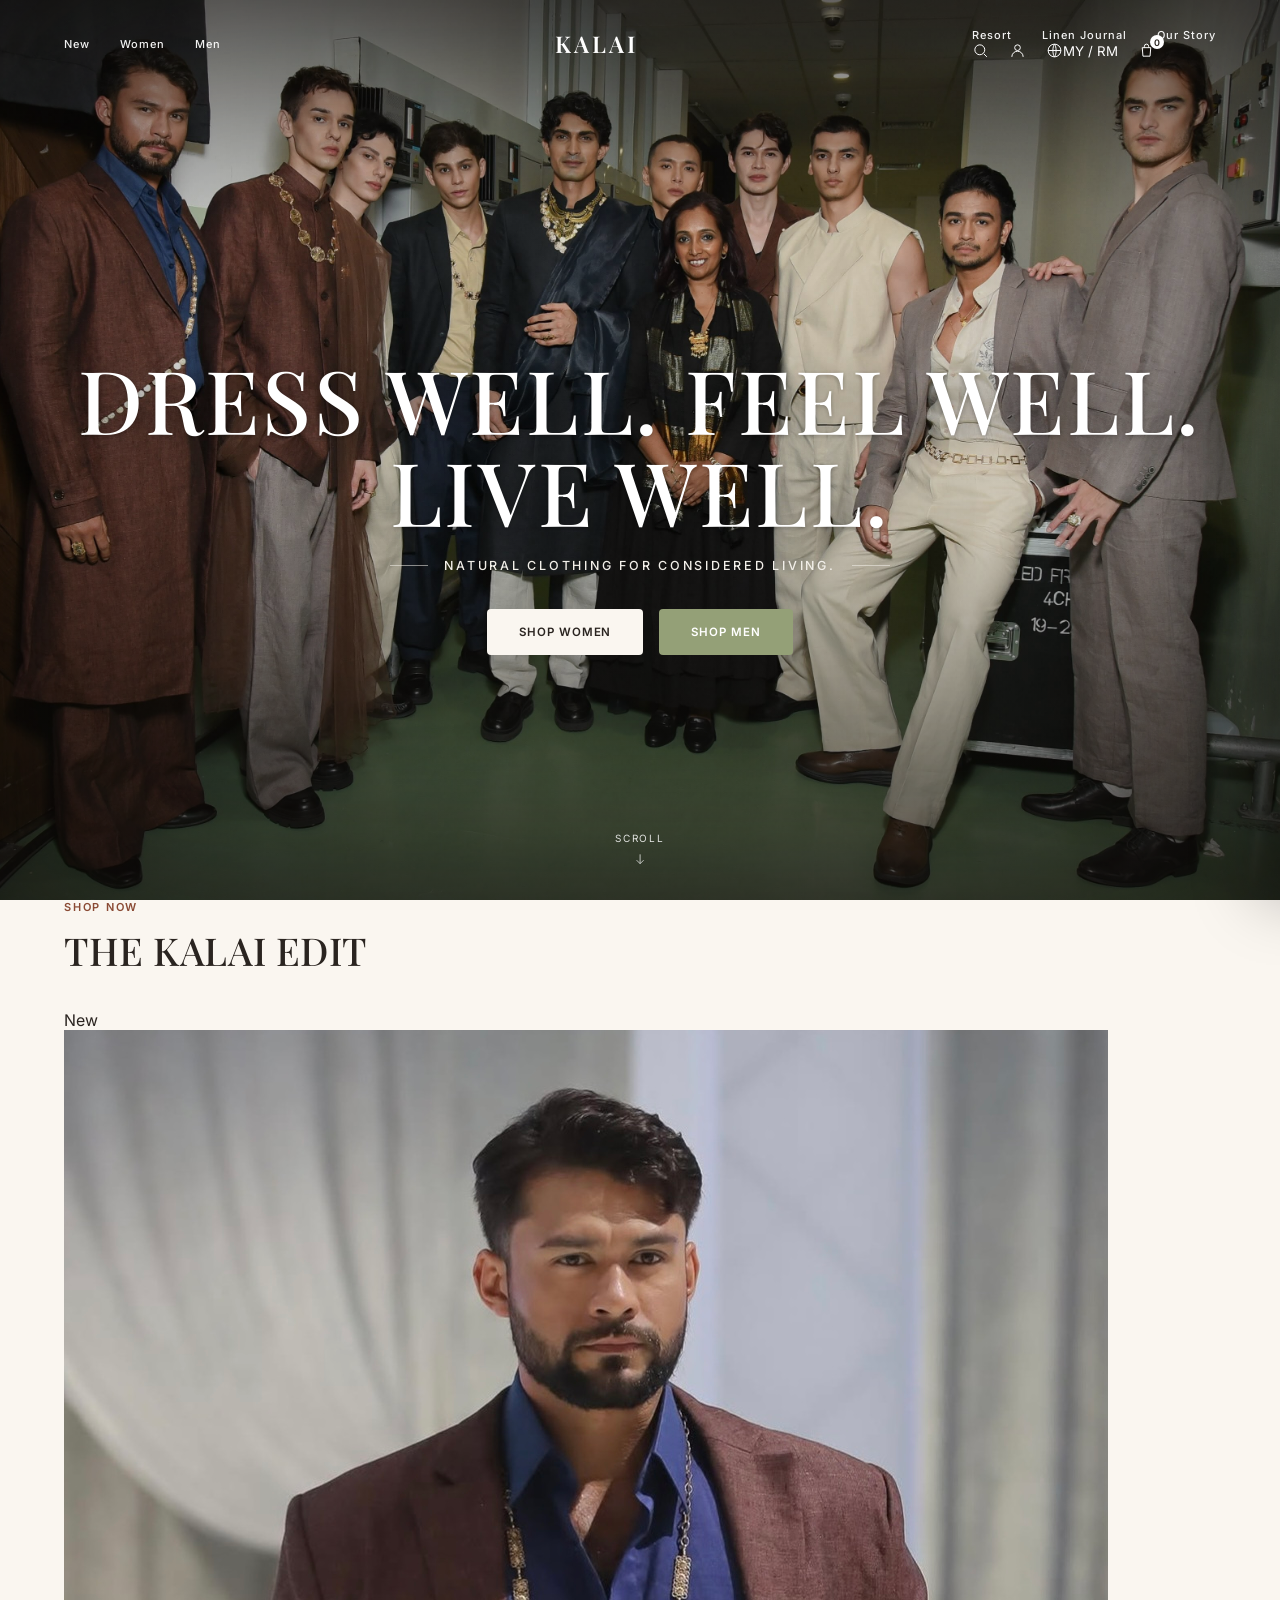
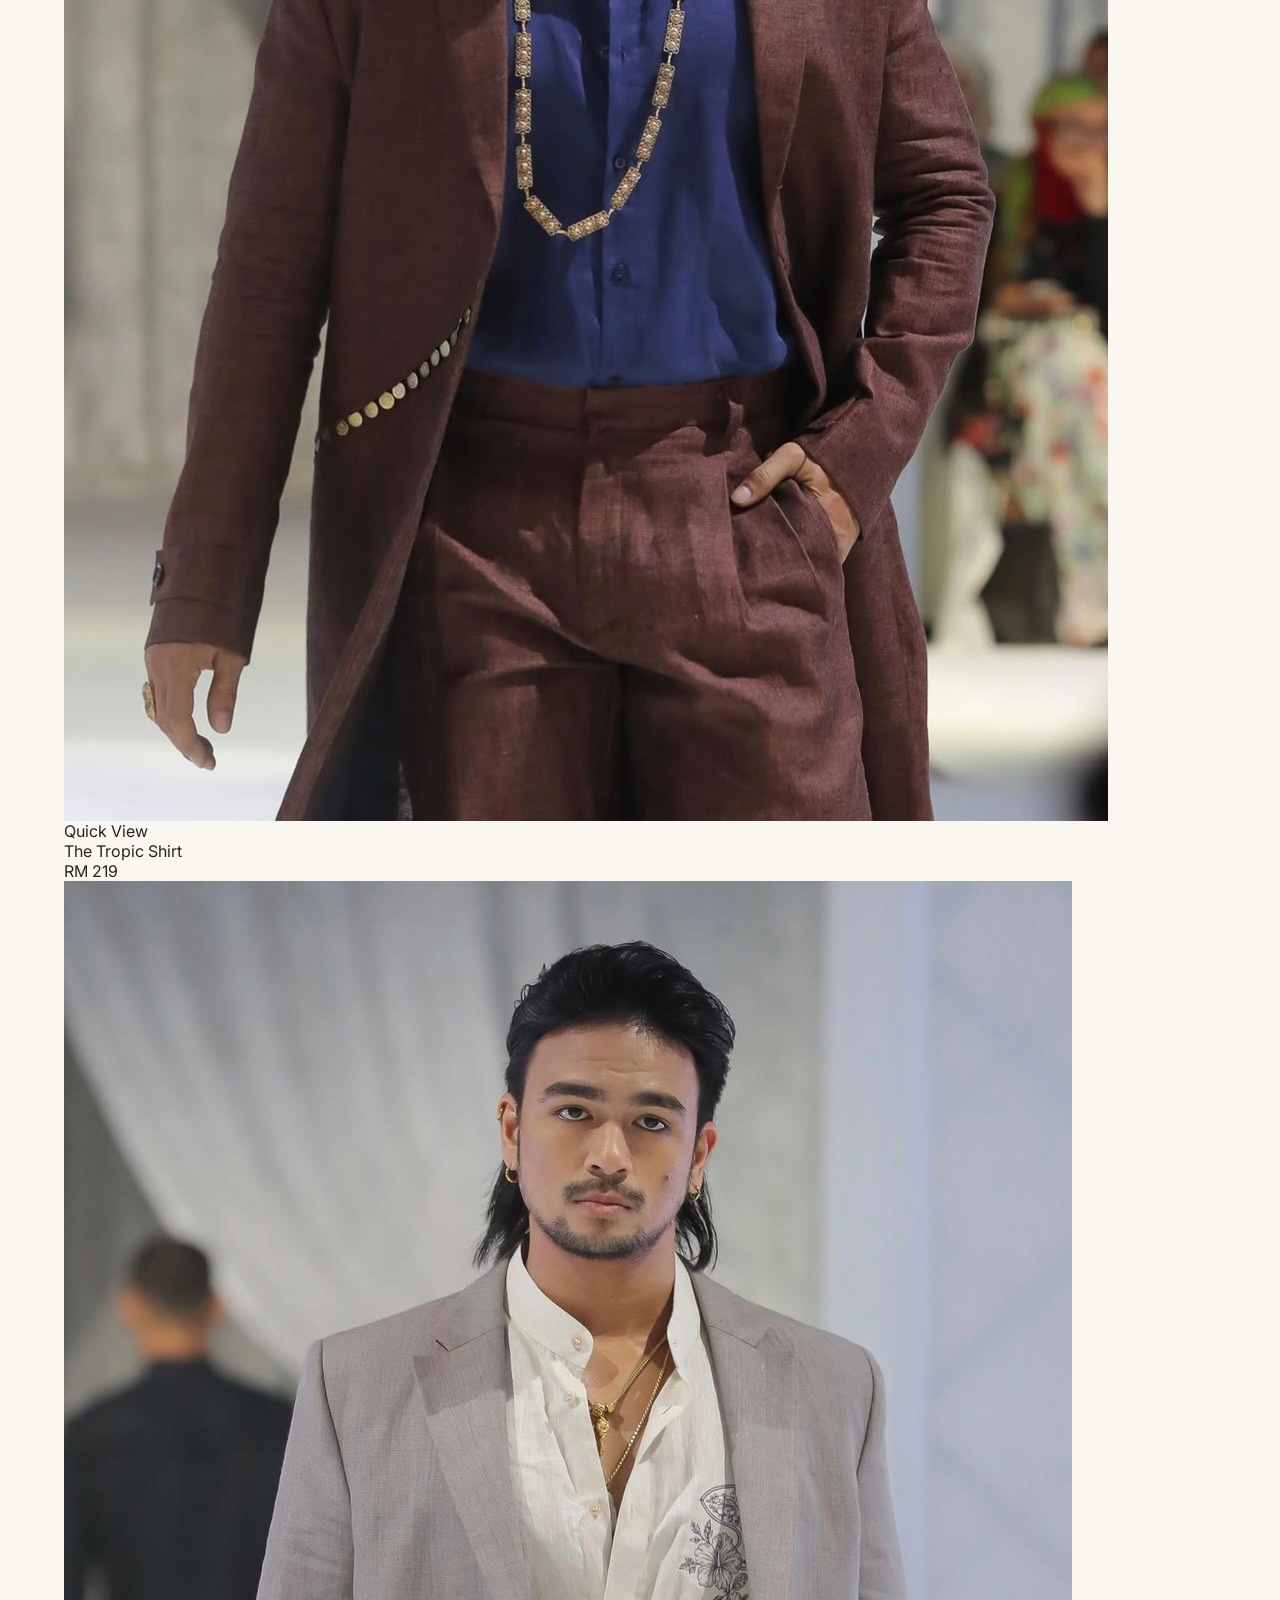
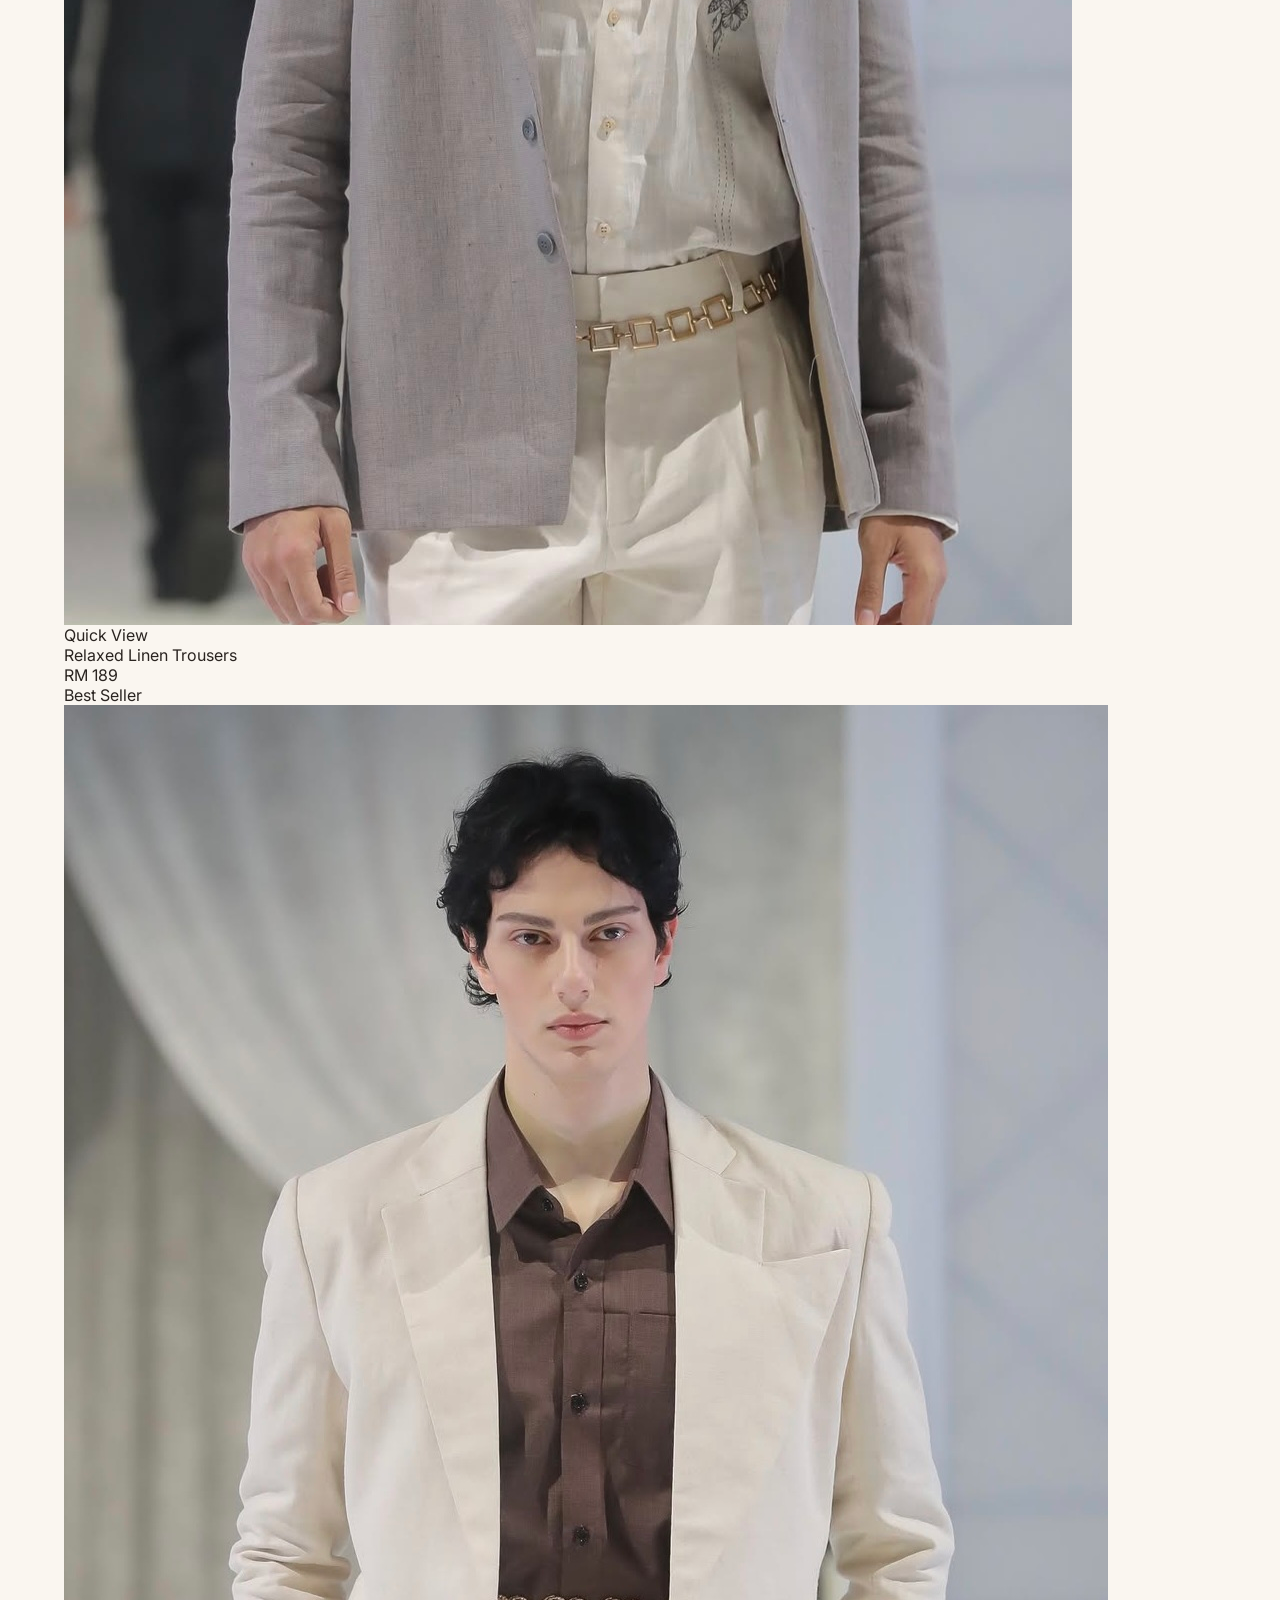
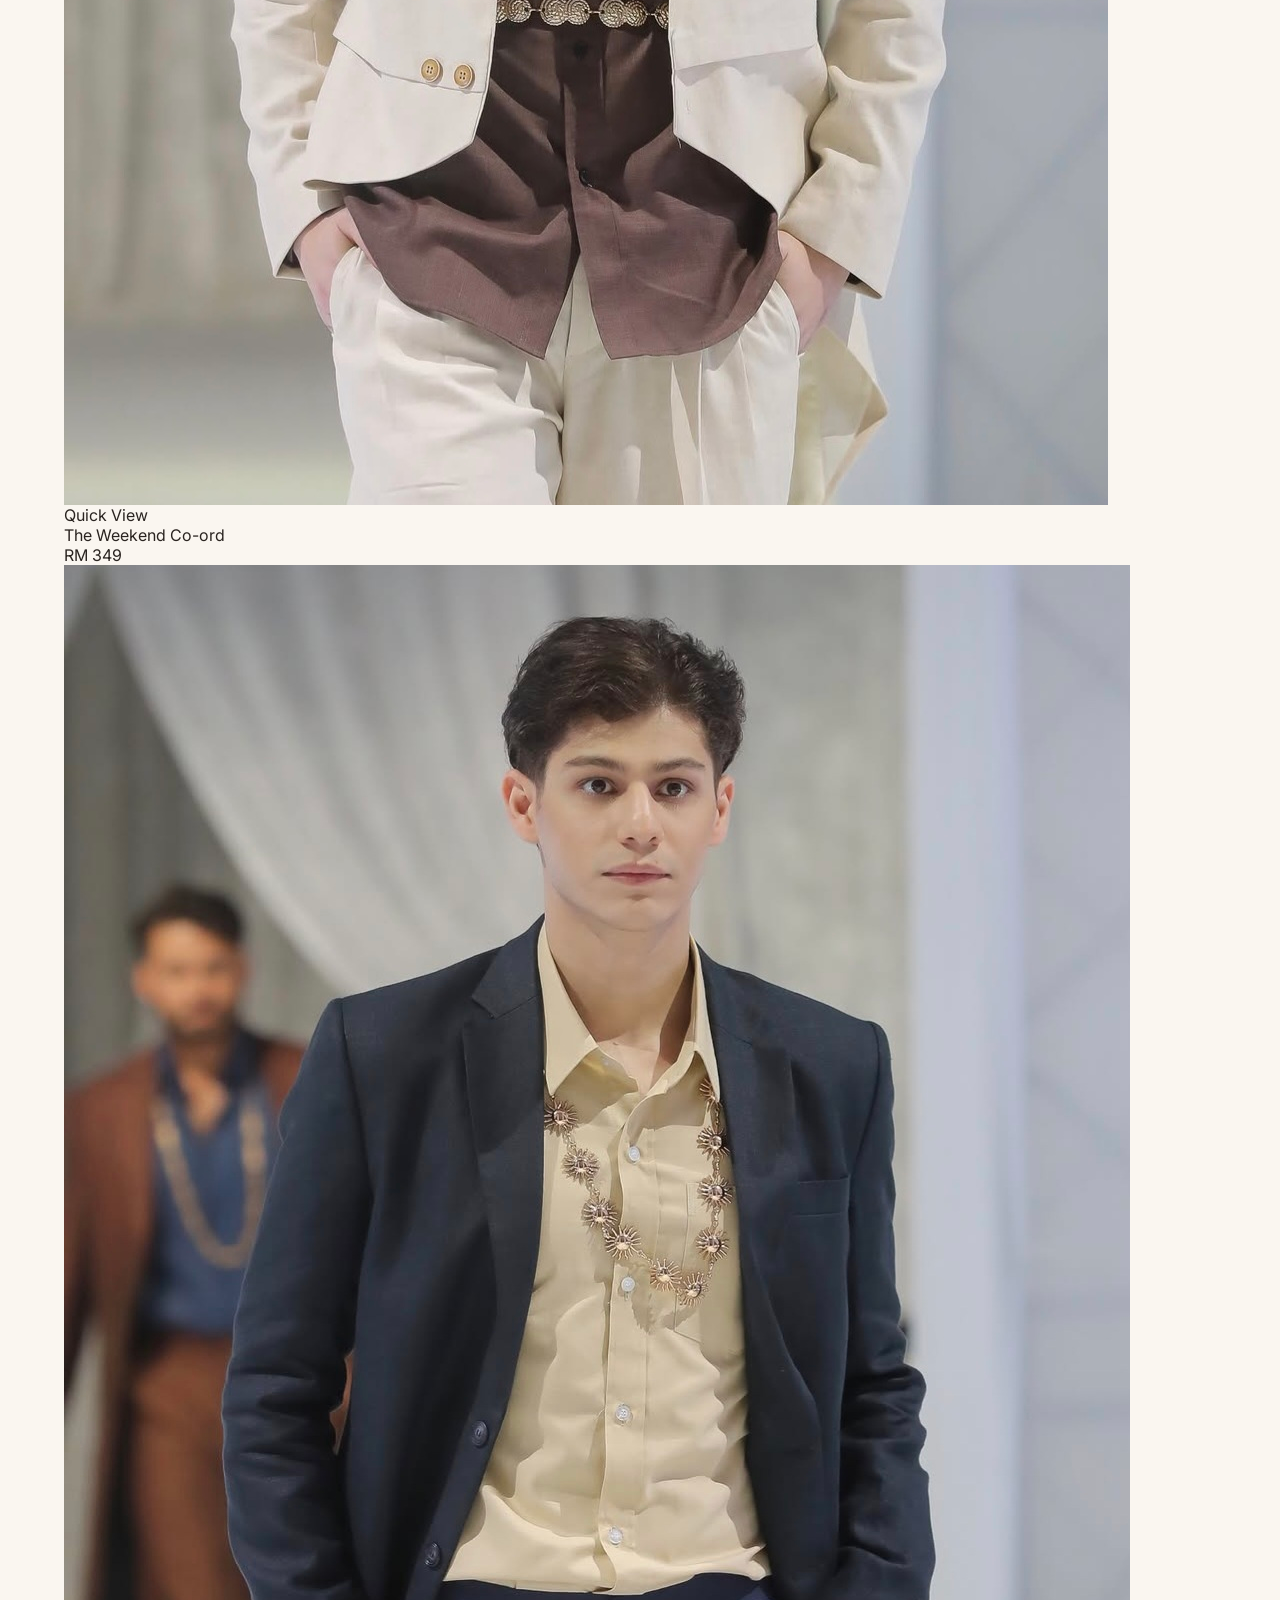
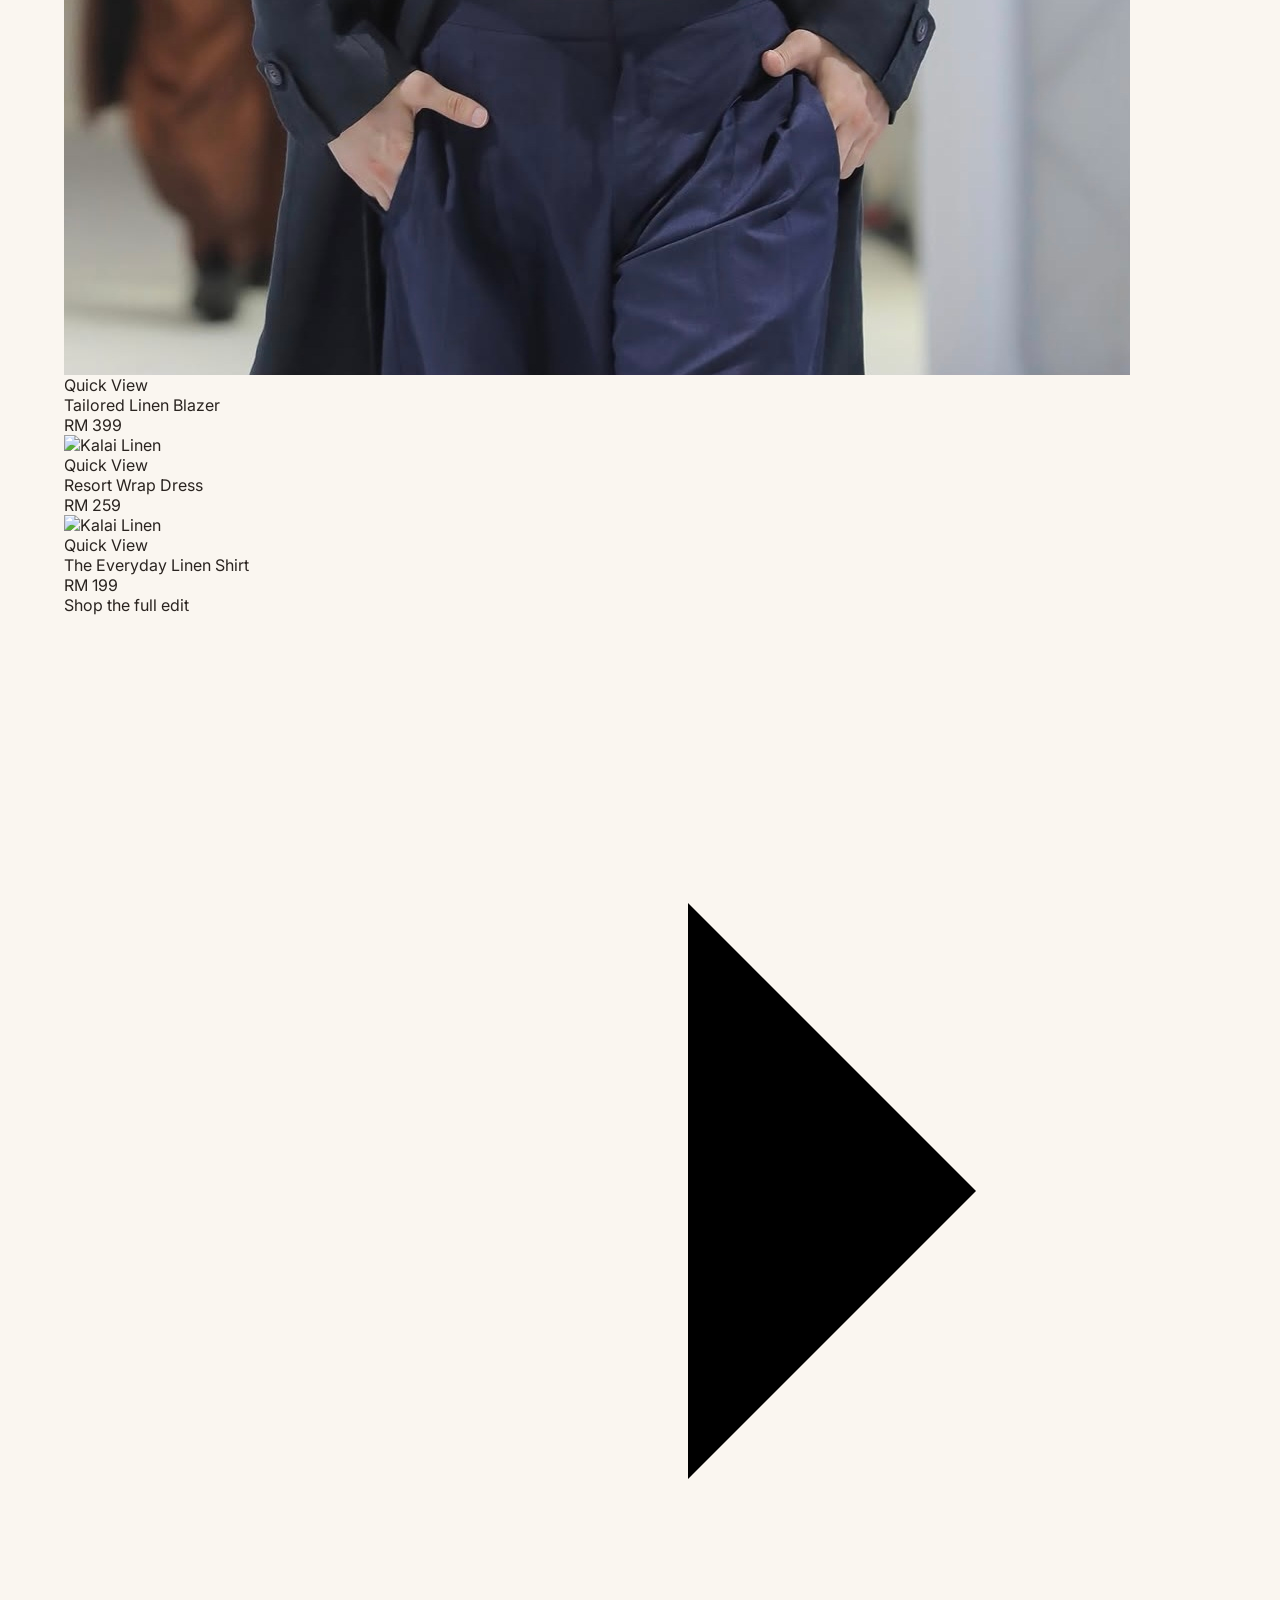
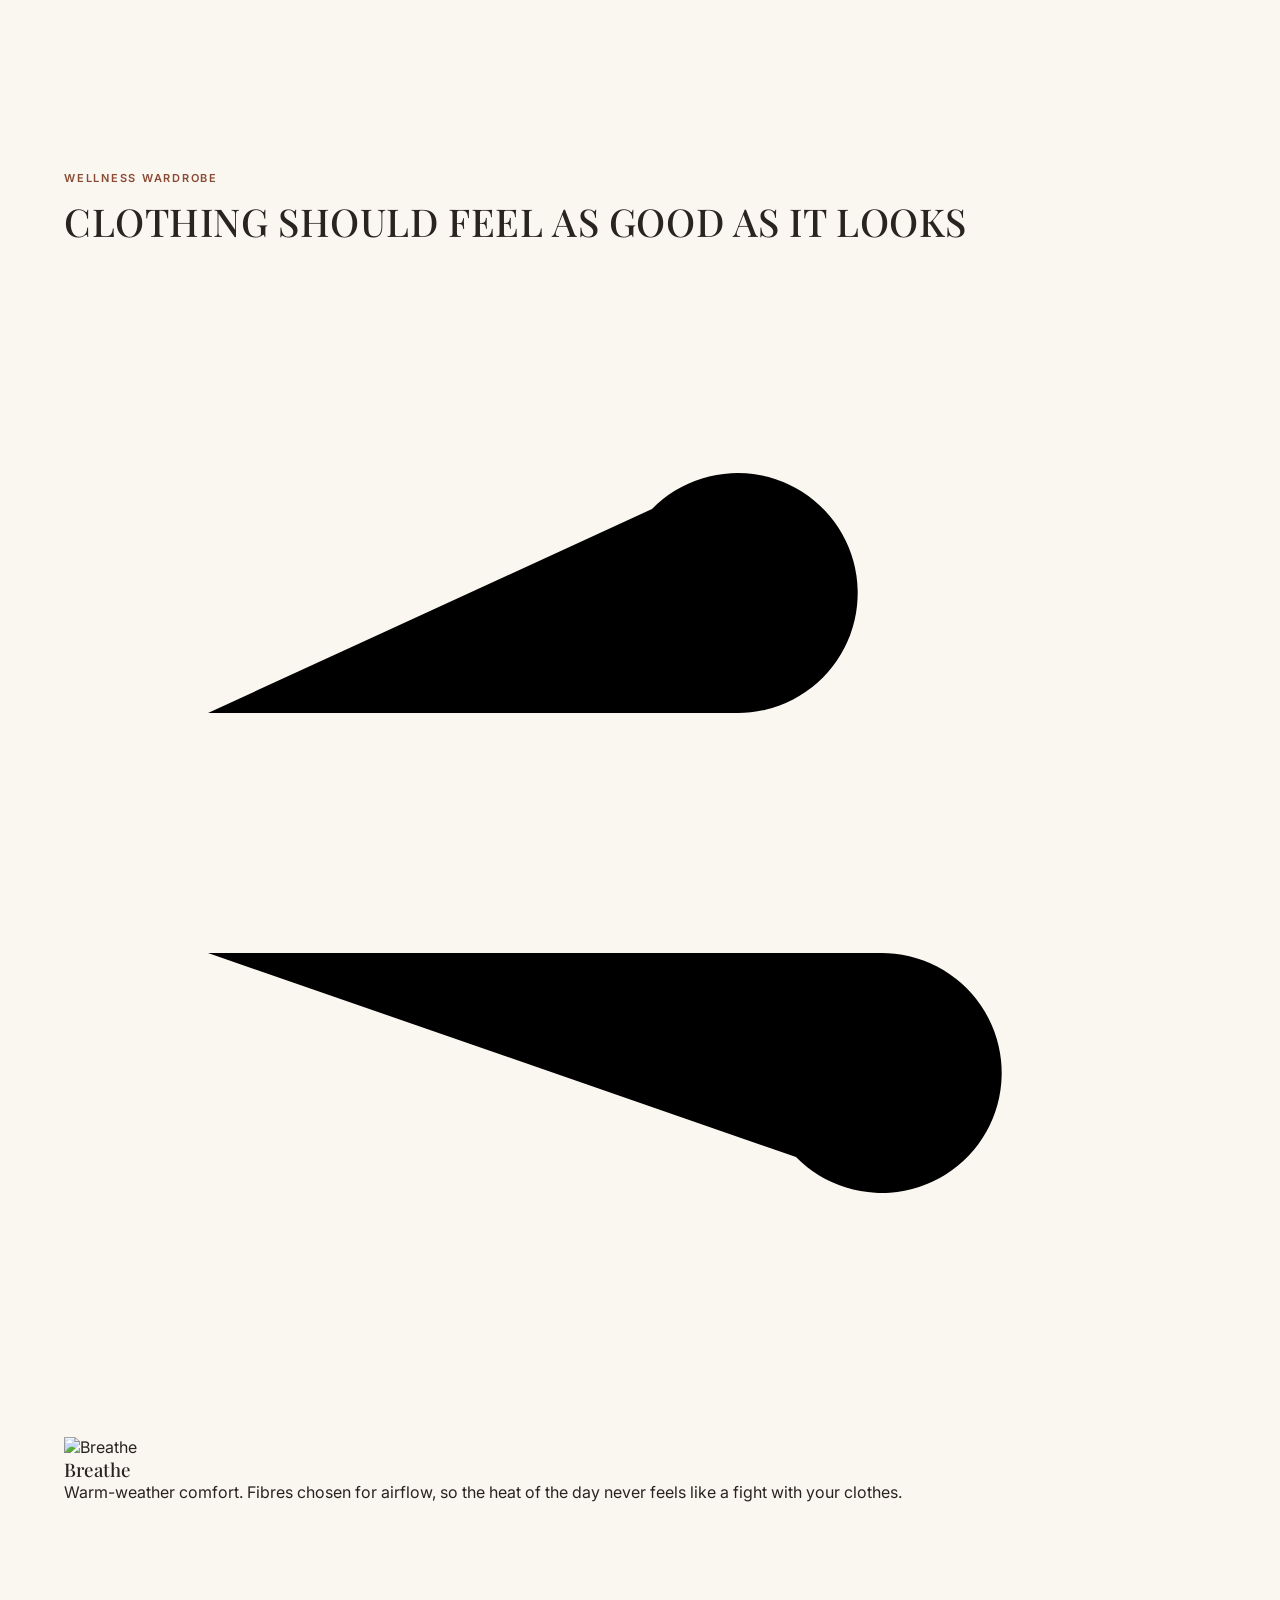
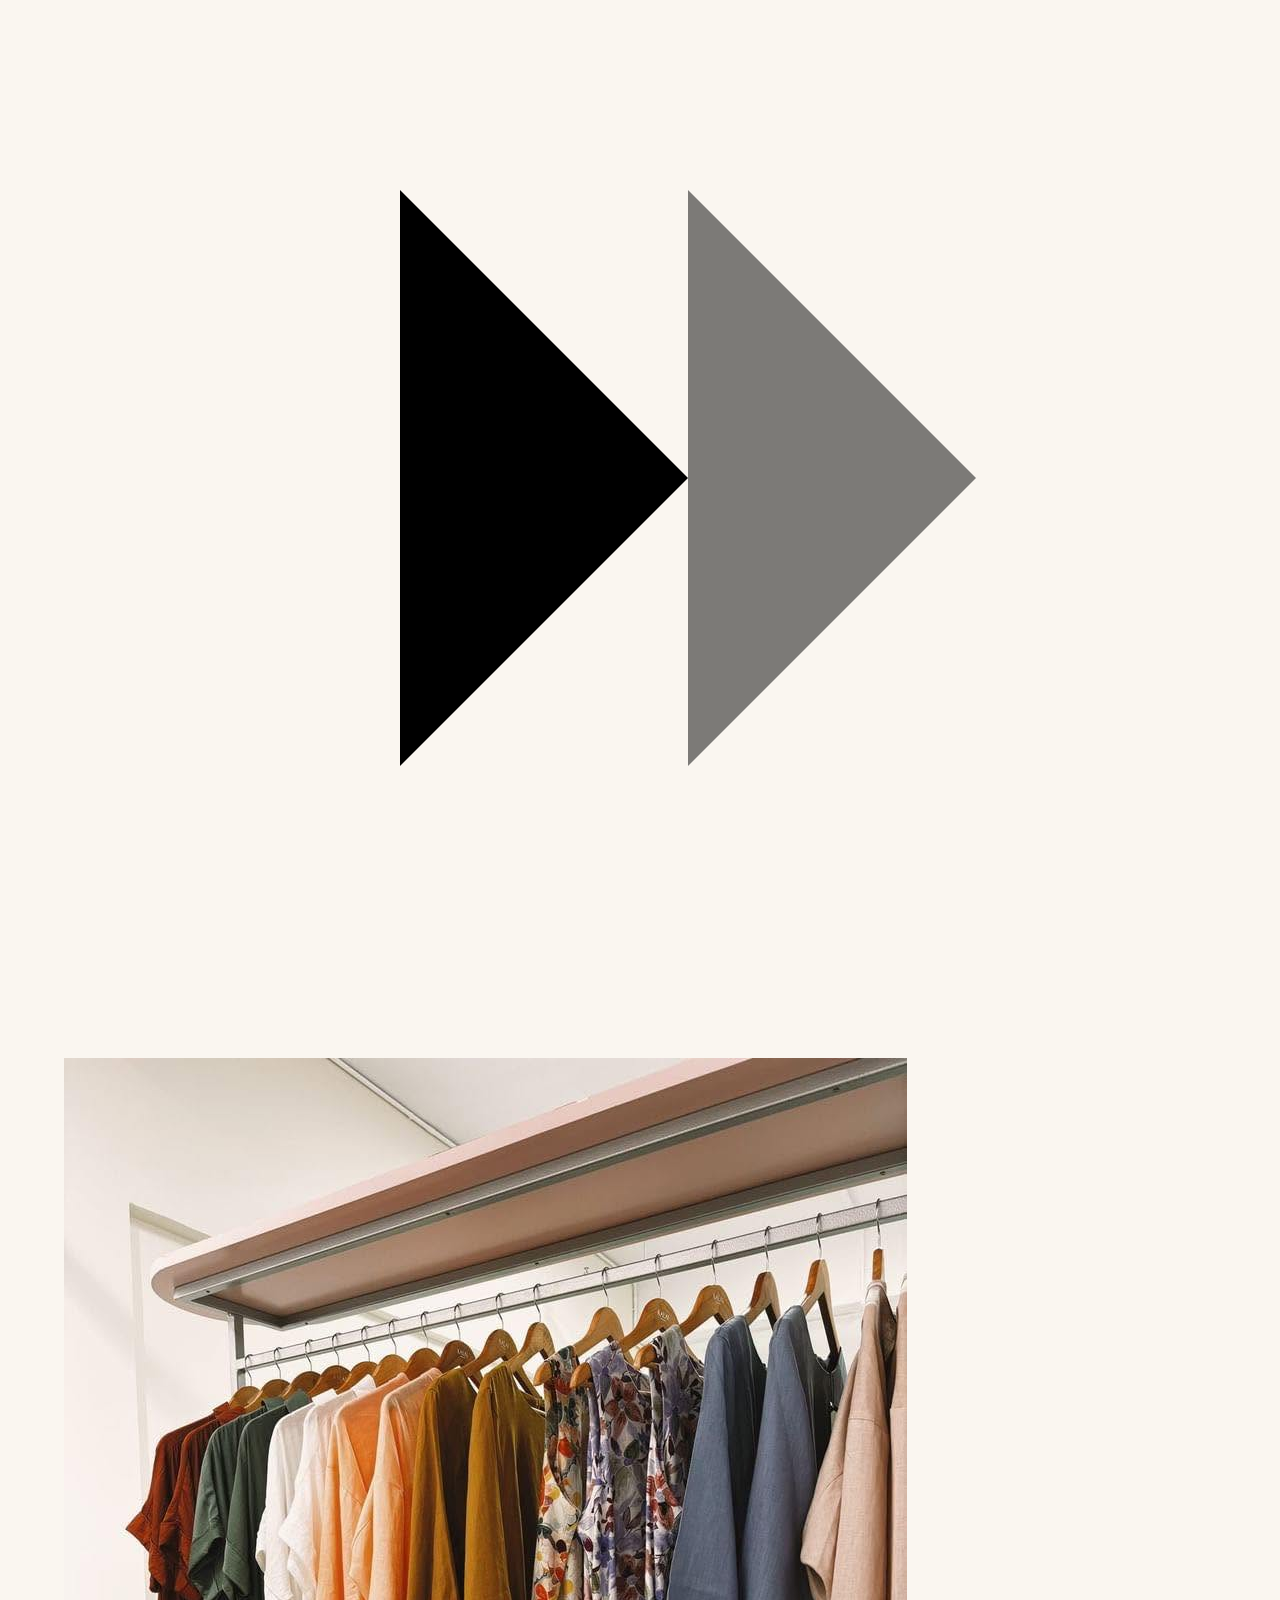
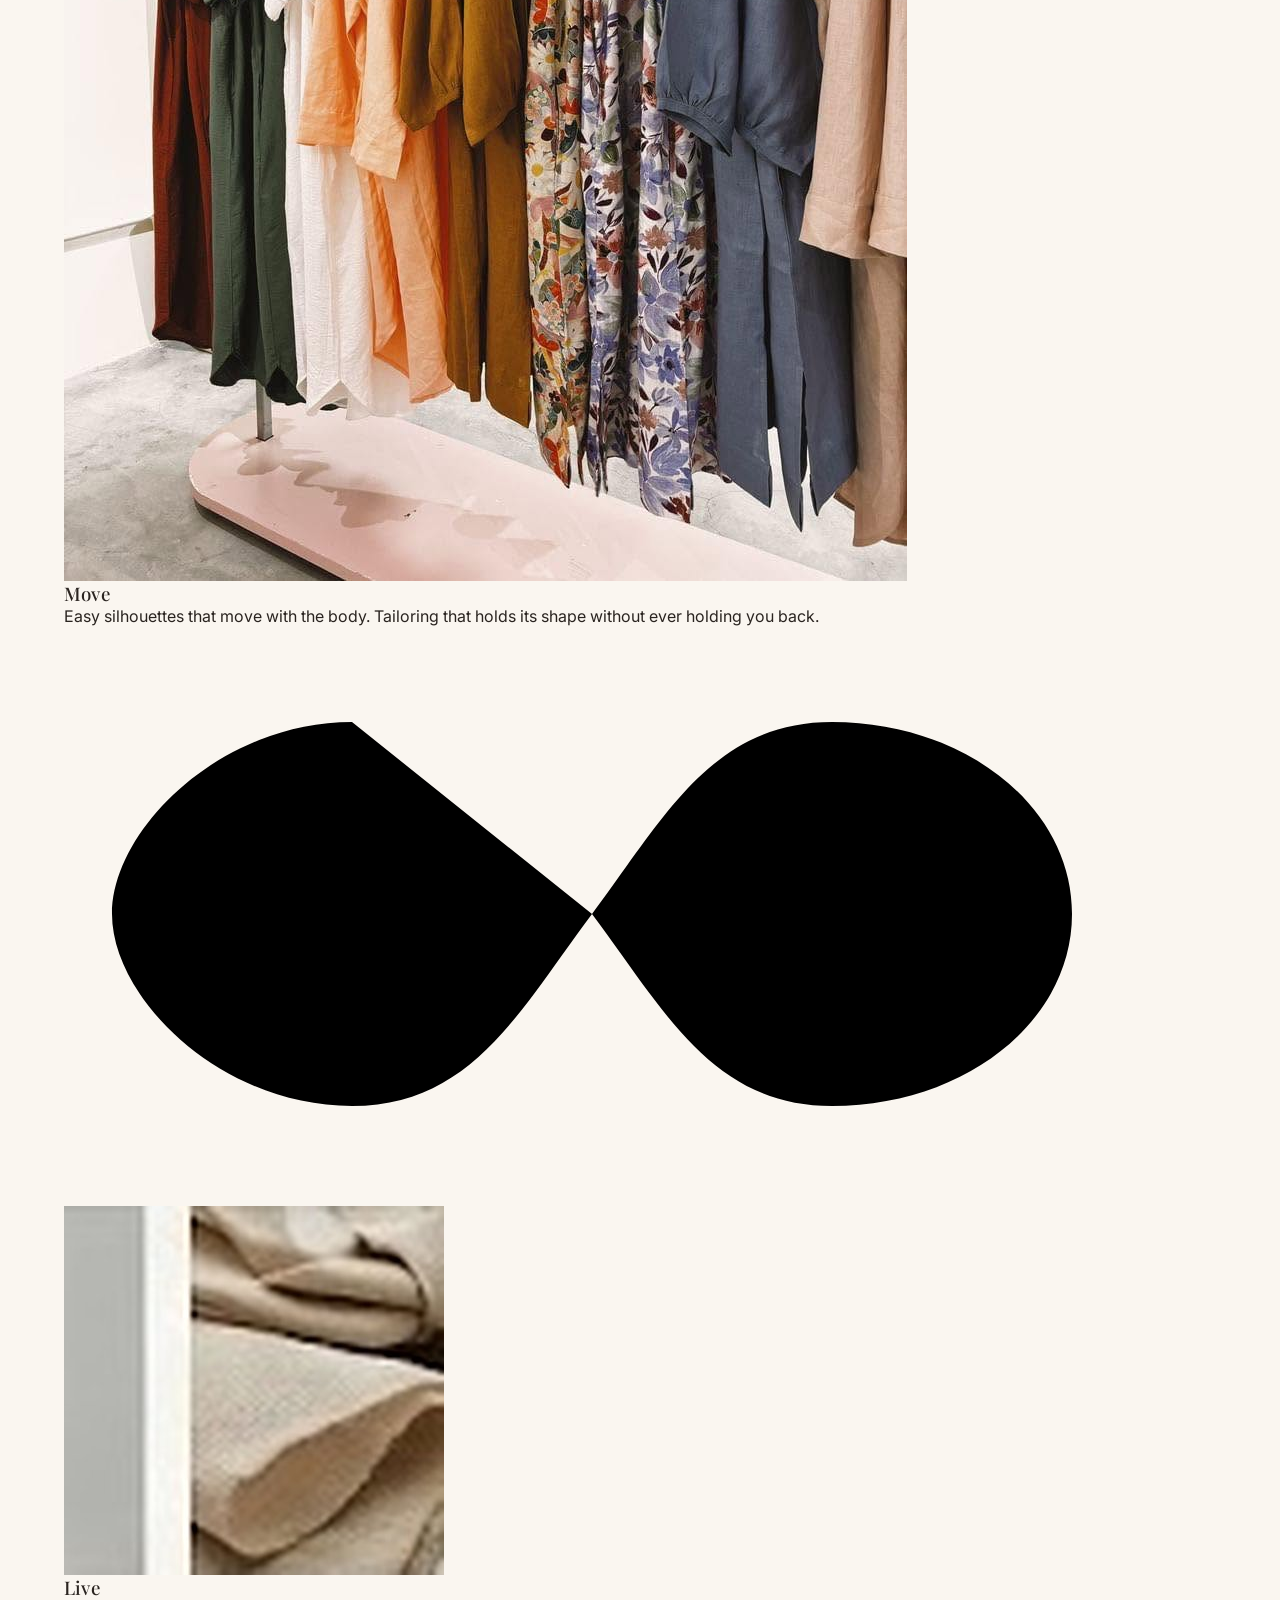
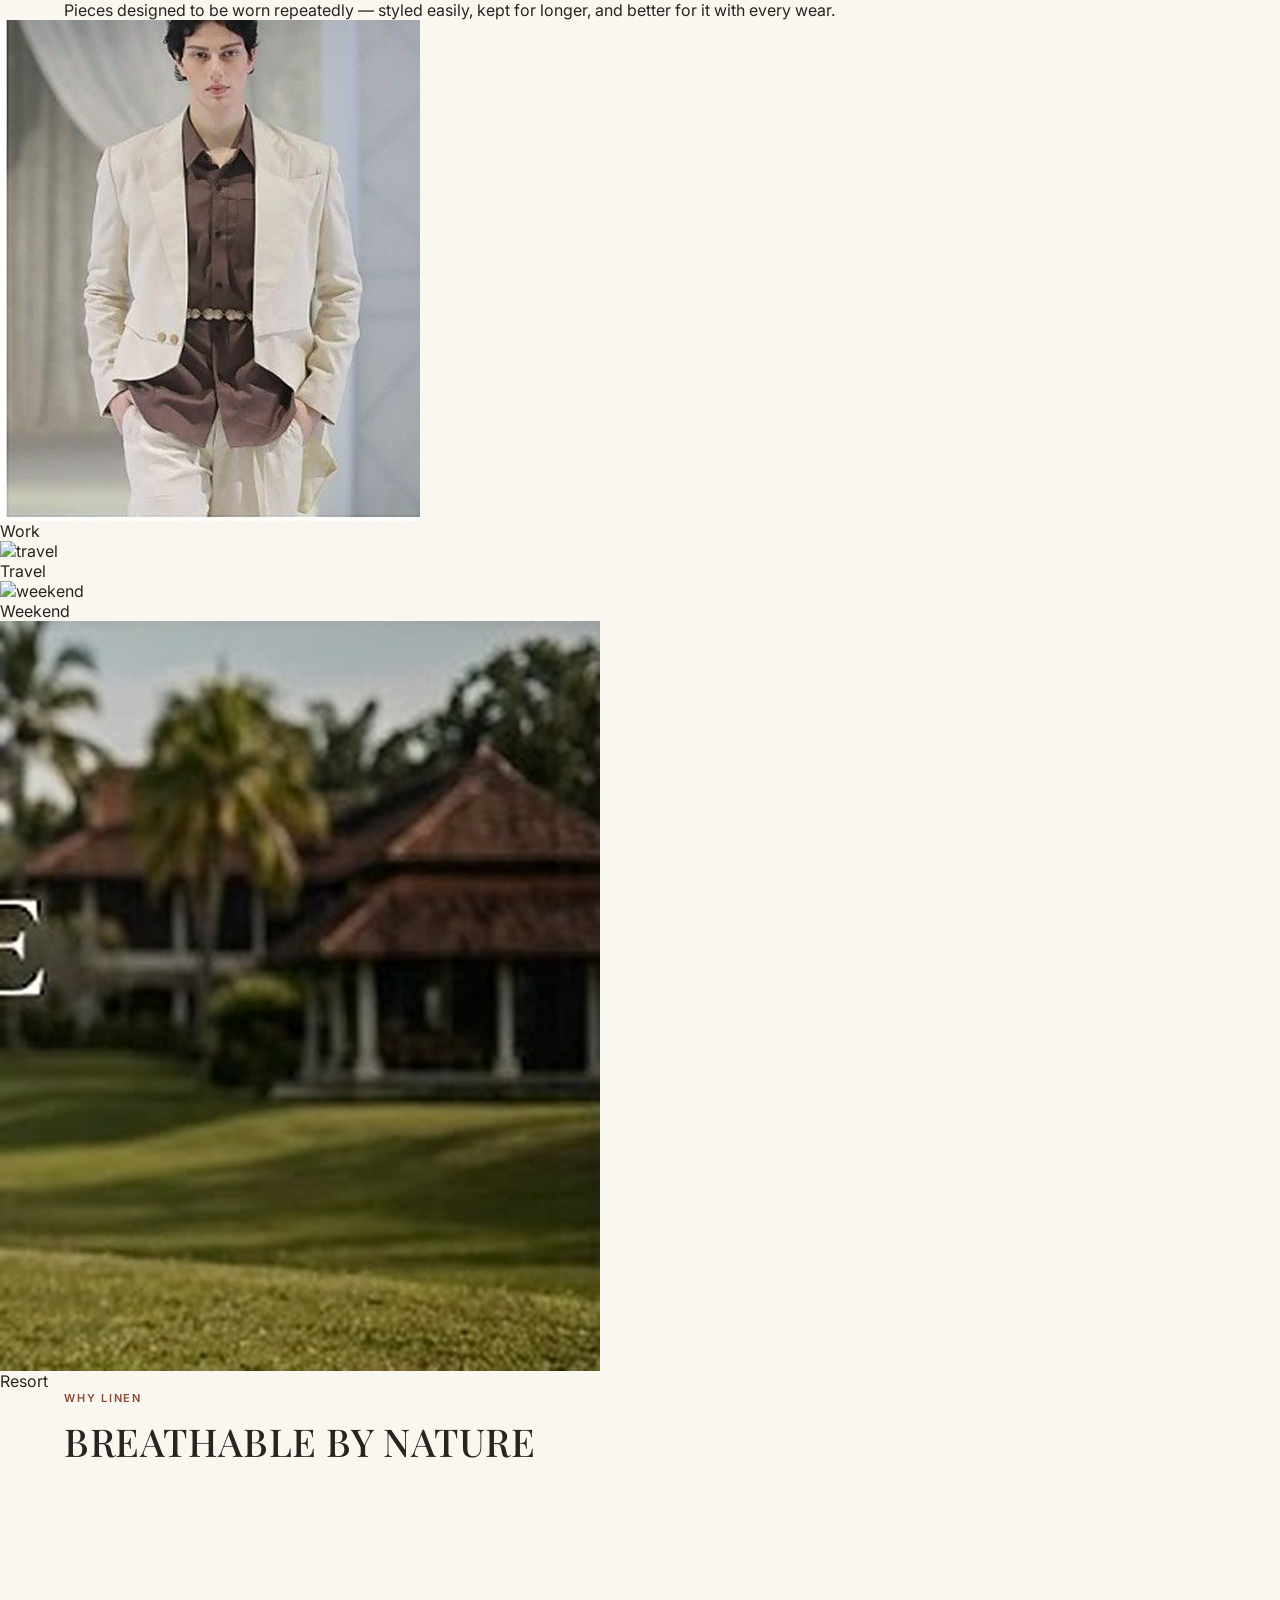
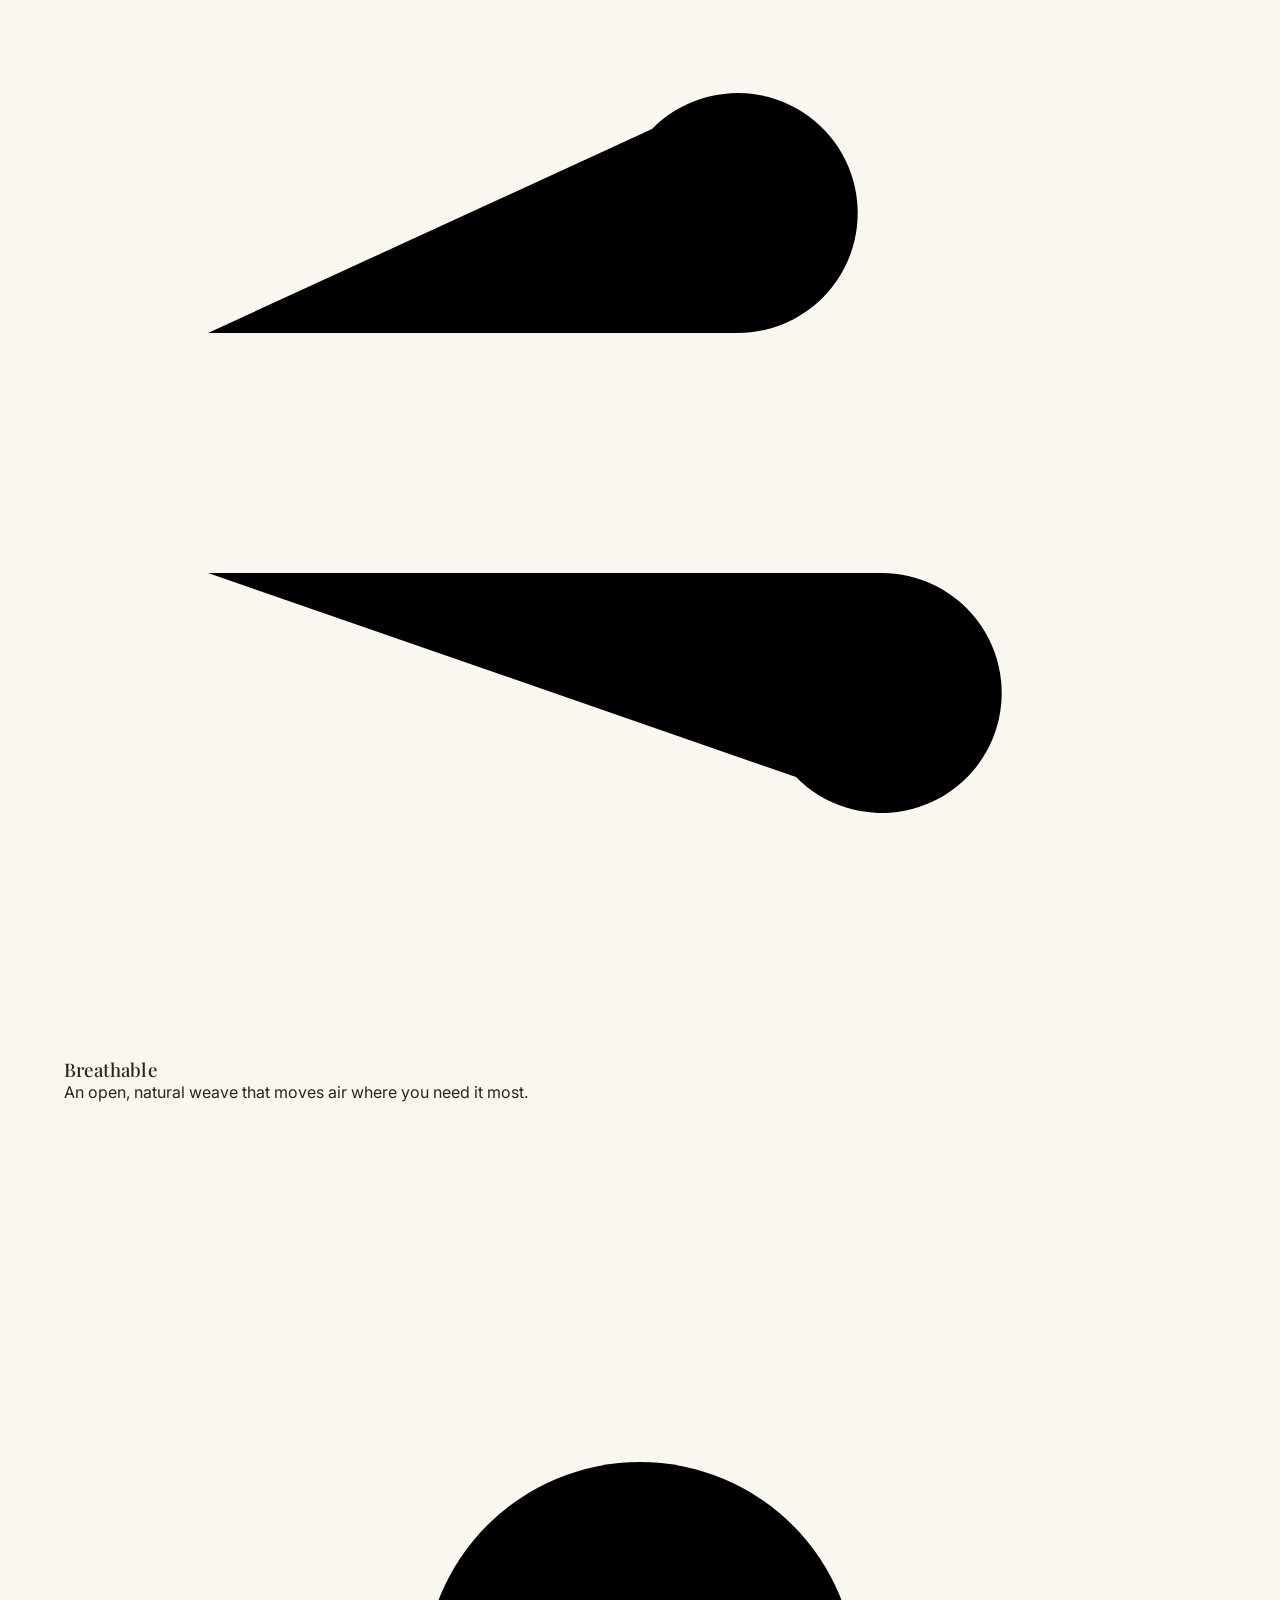
==== commit e2648401: "Updated the index with the reference document" ====
--- a/index.html
+++ b/index.html
@@ -1,346 +1,414 @@
 <!DOCTYPE html>
 <html lang="en">
-
 <head>
-  <meta charset="UTF-8">
-  <meta name="viewport" content="width=device-width, initial-scale=1.0">
-  <title>KALAI LINEN</title>
-  <link rel="preconnect" href="https://fonts.googleapis.com">
-  <link rel="preconnect" href="https://fonts.gstatic.com" crossorigin>
-  <link
-    href="https://fonts.googleapis.com/css2?family=Playfair+Display:wght@400;500;600;700&family=Inter:wght@400;500;600&display=swap"
-    rel="stylesheet">
-  <link rel="stylesheet" href="styles.css">
+<meta charset="UTF-8">
+<meta name="viewport" content="width=device-width, initial-scale=1.0">
+<title>KALAI House of Linen</title>
+<meta name="description" content="Natural clothing for considered living. Linen for tropical living, designed for wellness, style and sustainability.">
+<link rel="preconnect" href="https://fonts.googleapis.com">
+<link rel="preconnect" href="https://fonts.gstatic.com" crossorigin>
+<link href="https://fonts.googleapis.com/css2?family=Playfair+Display:wght@400;500;600;700&family=Inter:wght@400;500;600&display=swap" rel="stylesheet">
+<link rel="stylesheet" href="styles.css">
+<link rel="icon" href="assets/images/logo/KALAI Linen LOGO - white.png">
 </head>
-
 <body>
 
-  <!-- ============ HEADER (overlays hero) ============ -->
-
-  <header class="site-header">
-    <div class="logo">KALAI LINEN</div>
-
-    <nav class="main-nav">
-      <a href="#runway">Explore the Runway</a>
-      <a href="#">Shop Women</a>
-      <a href="#">Shop Men</a>
-      <a href="#">The Kids Collection</a>
-      <a href="#foundation">Our Journey</a>
+  <!-- ============ HEADER (centered logo, brief IA: New/Women/Men — Kalai — Resort/Journal/Story) ============ -->
+  <header class="site-header centered-logo">
+    <nav class="main-nav nav-left">
+      <a href="#edit">New</a>
+      <a href="#edit">Women</a>
+      <a href="#edit">Men</a>
     </nav>
-
-    <div class="header-icons">
-
-      <div class="country-currency">
-        <button class="country-currency__button" type="button" aria-label="Select country and currency">
-
-          <span class="country-currency__text">
-            <span class="country-currency__country">Malaysia</span>
-            <span class="country-currency__currency">MYR</span>
-          </span>
-
-          <span class="country-currency__arrow"><img width="12px" src="https://img.icons8.com/fluency-systems-filled/48/FFFFFF/expand-arrow.png" alt="expand-arrow"/></span>
+    <div class="logo">KALAI</div>
+    <div class="nav-right-wrap">
+      <nav class="main-nav">
+        <a href="#life">Resort</a>
+        <a href="#journal">Linen Journal</a>
+        <a href="ourstory.html">Our Story</a>
+      </nav>
+      <div class="header-icons">
+        <button aria-label="Search" id="searchBtn"><svg viewBox="0 0 24 24"><circle cx="11" cy="11" r="7"/><path d="M21 21l-4.3-4.3"/></svg></button>
+        <button aria-label="Account"><svg viewBox="0 0 24 24"><circle cx="12" cy="8" r="4"/><path d="M4 21c0-4.4 3.6-8 8-8s8 3.6 8 8"/></svg></button>
+        <button class="header-country" aria-label="Country and currency">
+          <svg viewBox="0 0 24 24"><circle cx="12" cy="12" r="9"/><path d="M3 12h18M12 3c3 3.5 3 14.5 0 18M12 3c-3 3.5-3 14.5 0 18"/></svg>
+          <span>MY&nbsp;/&nbsp;RM</span>
         </button>
-
-        <div class="country-currency__dropdown">
-
-          <a href="#" class="country-option">
-            <span class="country-option__details">
-              <strong>Malaysia</strong>
-              <small>MYR</small>
-            </span>
-            <span class="country-option__check">✓</span>
-          </a>
-
-          <a href="#" class="country-option">
-            <span class="country-option__details">
-              <strong>India</strong>
-              <small>INR</small>
-            </span>
-          </a>
-        </div>
-      </div>
-
-      <!-- Account -->
-      <button aria-label="Account">
-        <svg viewBox="0 0 24 24">
-          <circle cx="12" cy="8" r="4" />
-          <path d="M4 21c0-4.4 3.6-8 8-8s8 3.6 8 8" />
-        </svg>
-      </button>
-
-      <!-- Search -->
-      <button aria-label="Search" id="searchBtn">
-        <svg viewBox="0 0 24 24">
-          <circle cx="11" cy="11" r="7" />
-          <path d="M21 21l-4.3-4.3" />
-        </svg>
-      </button>
-
-      <!-- Cart -->
-      <button aria-label="Cart" class="cart-count" id="cartBtn">
-        <svg viewBox="0 0 24 24">
-          <path d="M6 8h12l-1 12H7L6 8z" />
-          <path d="M9 8V6a3 3 0 0 1 6 0v2" />
-        </svg>
-        <span class="cart-badge" id="cartBadge">0</span>
-      </button>
-
-      <!-- Mobile menu -->
-      <button class="menu-toggle" id="menuToggle" aria-label="Menu">
-        <span></span>
-        <span></span>
-        <span></span>
-      </button>
-
-    </div>
-</header>
-
+        <button aria-label="Bag" class="cart-count" id="cartBtn">
+          <svg viewBox="0 0 24 24"><path d="M6 8h12l-1 12H7L6 8z"/><path d="M9 8V6a3 3 0 0 1 6 0v2"/></svg>
+          <span class="cart-badge" id="cartBadge">0</span>
+        </button>
+        <button class="menu-toggle" id="menuToggle" aria-label="Menu"><span></span><span></span><span></span></button>
+      </div>
+    </div>
+  </header>
 
   <div class="mobile-nav" id="mobileNav">
     <button class="close-mobile" id="closeMobile" aria-label="Close menu">&times;</button>
-    <a href="#runway">Explore the Runway</a>
-    <a href="#">Shop Women</a>
-    <a href="#">Shop Men</a>
-    <a href="#">The Kids Collection</a>
-    <a href="#foundation">Our Journey</a>
+    <a href="#edit">New</a>
+    <a href="#edit">Women</a>
+    <a href="#edit">Men</a>
+    <a href="#life">Resort</a>
+    <a href="#journal">Linen Journal</a>
+    <a href="ourstory.html">Our Story</a>
   </div>
 
-  <!-- ============ 1. HERO (grand, full-viewport, Ken Burns motion, kicker) ============ -->
-  <section class="hero">
-    <img src="assets/images/hero_section/hero.jpg" alt="Model wearing the Spring/Summer '26 catwalk collection">
+  <!-- ============ 1. HERO — 100% screen, one image, no carousel ============ -->
+  <section class="hero home-hero">
+    <img src="assets/images/hero_section/hero.jpg" alt="Kalai Linen">
     <div class="hero-copy">
-      <span class="hero-kicker">Kalai Linen Presents</span>
-      <h1>Breathe in Elegance.</h1>
-      <p class="sub">Spring/Summer '26 Catwalk Collection</p>
+      <h1>Dress Well. Feel Well.<br>Live Well.</h1>
+      <p class="sub">Natural clothing for considered living.</p>
       <div class="hero-btns">
-        <button class="btn btn-cream" id="watchBtn">Watch the Show</button>
-        <button class="btn btn-olive" id="shopCatwalkBtn">Shop the Catwalk</button>
+        <button class="btn btn-cream" onclick="document.getElementById('edit').scrollIntoView({behavior:'smooth'})">Shop Women</button>
+        <button class="btn btn-olive" onclick="document.getElementById('edit').scrollIntoView({behavior:'smooth'})">Shop Men</button>
       </div>
     </div>
     <div class="scroll-cue">
       <span>Scroll</span>
-      <svg viewBox="0 0 24 24">
-        <path d="M12 4v16M6 14l6 6 6-6" />
-      </svg>
-    </div>
-  </section>
-
-  <!-- ============ 2. THE RUNWAY LOOKS ============ -->
-  <section class="runway-section" id="runway">
+      <svg viewBox="0 0 24 24"><path d="M12 4v16M6 14l6 6 6-6"/></svg>
+    </div>
+  </section>
+
+  <!-- ============ 2. SHOP IMMEDIATELY — THE KALAI EDIT ============ -->
+  <section class="edit-section" id="edit">
     <div class="section-inner">
       <div class="section-head">
         <div>
-          <span class="section-eyebrow">Spring / Summer '26</span>
-          <h2>The Runway Looks</h2>
-        </div>
-      </div>
-
-      <div class="carousel-wrap">
-        <button class="carousel-arrow prev" id="prevArrow" aria-label="Previous look"><svg viewBox="0 0 24 24">
-            <path d="M15 5l-7 7 7 7" />
-          </svg></button>
-
-        <div class="carousel-track" id="carouselTrack">
-          <div class="look-card" data-look="0">
-            <img src="assets/images/runway_carousel/kadaram_inspired_runway.jpg"
-              alt="Runway look 1 — Kadaram-inspired tailoring">
-            <button class="look-hotspot" data-look="0" aria-label="Quick add this look"><svg viewBox="0 0 24 24">
-                <path d="M12 5v14M5 12h14" />
-              </svg></button>
-          </div>
-          <div class="look-card" data-look="1">
-            <img src="assets/images/runway_carousel/lord_of_the_seas_inspired_runway.jpg"
-              alt="Runway look 2 — Lord of the Seas-inspired tailoring">
-            <button class="look-hotspot" data-look="1" aria-label="Quick add this look"><svg viewBox="0 0 24 24">
-                <path d="M12 5v14M5 12h14" />
-              </svg></button>
-          </div>
-          <div class="look-card" data-look="2">
-            <img src="assets/images/runway_carousel/the_builder_inspired_runway.jpg"
-              alt="Runway look 3 — The Builder-inspired tailoring">
-            <button class="look-hotspot" data-look="2" aria-label="Quick add this look"><svg viewBox="0 0 24 24">
-                <path d="M12 5v14M5 12h14" />
-              </svg></button>
-          </div>
-          <div class="look-card" data-look="3">
-            <img src="assets/images/runway_carousel/voyage_east_inspired_runway.jpg"
-              alt="Runway look 4 — Voyage East-inspired tailoring">
-            <button class="look-hotspot" data-look="3" aria-label="Quick add this look"><svg viewBox="0 0 24 24">
-                <path d="M12 5v14M5 12h14" />
-              </svg></button>
-          </div>
-        </div>
-
-        <button class="carousel-arrow next" id="nextArrow" aria-label="Next look"><svg viewBox="0 0 24 24">
-            <path d="M9 5l7 7-7 7" />
-          </svg></button>
-      </div>
-
-      <div class="dots" id="dots">
-        <span class="active" data-i="0"></span><span data-i="1"></span><span data-i="2"></span><span data-i="3"></span>
-      </div>
-    </div>
-  </section>
-
-  <!-- Quick-add popover, contents populated per-look by script.js -->
+          <span class="section-eyebrow">Shop Now</span>
+          <h2>The Kalai Edit</h2>
+        </div>
+      </div>
+
+      <div class="product-grid">
+        <div class="product-card" data-name="The Tropic Shirt" data-price="RM 219">
+          <div class="p-img">
+            <span class="product-badge">New</span>
+            <img src="assets/images/runway_carousel/kadaram_inspired_runway.jpg" alt="Kalai Linen">
+            <a href="#" class="qv-btn">Quick View</a>
+          </div>
+          <div class="p-name">The Tropic Shirt</div>
+          <div class="p-price">RM 219</div>
+          <div class="p-colors"><span style="background:#6b4a3a"></span><span style="background:#33507a"></span><span style="background:#c9c2b4"></span></div>
+        </div>
+
+        <div class="product-card" data-name="Relaxed Linen Trousers" data-price="RM 189">
+          <div class="p-img">
+            <img src="assets/images/runway_carousel/voyage_east_inspired_runway.jpg" alt="Kalai Linen">
+            <a href="#" class="qv-btn">Quick View</a>
+          </div>
+          <div class="p-name">Relaxed Linen Trousers</div>
+          <div class="p-price">RM 189</div>
+          <div class="p-colors"><span style="background:#c9b79c"></span><span style="background:#e8ded0"></span><span style="background:#3c352e"></span></div>
+        </div>
+
+        <div class="product-card" data-name="The Weekend Co-ord" data-price="RM 349">
+          <div class="p-img">
+            <span class="product-badge">Best Seller</span>
+            <img src="assets/images/runway_carousel/the_builder_inspired_runway.jpg" alt="Kalai Linen">
+            <a href="#" class="qv-btn">Quick View</a>
+          </div>
+          <div class="p-name">The Weekend Co-ord</div>
+          <div class="p-price">RM 349</div>
+          <div class="p-colors"><span style="background:#ece3d3"></span><span style="background:#5b4436"></span></div>
+        </div>
+
+        <div class="product-card" data-name="Tailored Linen Blazer" data-price="RM 399">
+          <div class="p-img">
+            <img src="assets/images/runway_carousel/lord_of_the_seas_inspired_runway.jpg" alt="Kalai Linen">
+            <a href="#" class="qv-btn">Quick View</a>
+          </div>
+          <div class="p-name">Tailored Linen Blazer</div>
+          <div class="p-price">RM 399</div>
+          <div class="p-colors"><span style="background:#232c3d"></span><span style="background:#e8ded0"></span></div>
+        </div>
+
+        <div class="product-card" data-name="Resort Wrap Dress" data-price="RM 259">
+          <div class="p-img">
+            <img src="assets/images/runway_carousel/conqueror-of-the-north.jpeg" alt="Kalai Linen">
+            <a href="#" class="qv-btn">Quick View</a>
+          </div>
+          <div class="p-name">Resort Wrap Dress</div>
+          <div class="p-price">RM 259</div>
+          <div class="p-colors"><span style="background:#b89a7c"></span><span style="background:#2b3448"></span></div>
+        </div>
+
+        <div class="product-card" data-name="The Everyday Linen Shirt" data-price="RM 199">
+          <div class="p-img">
+            <img src="assets/images/runway_carousel/the-emperor.jpeg" alt="Kalai Linen">
+            <a href="#" class="qv-btn">Quick View</a>
+          </div>
+          <div class="p-name">The Everyday Linen Shirt</div>
+          <div class="p-price">RM 199</div>
+          <div class="p-colors"><span style="background:#7a5c46"></span><span style="background:#c9c2b4"></span></div>
+        </div>
+      </div>
+
+      <div class="edit-footer">
+        <a href="#" class="section-cta">Shop the full edit <svg viewBox="0 0 24 24"><path d="M5 12h14M13 6l6 6-6 6"/></svg></a>
+      </div>
+    </div>
+  </section>
+
+  <!-- Quick View popover — shared by product grid -->
   <div class="quick-add" id="quickAdd">
     <button class="qa-close" id="qaClose" aria-label="Close">&times;</button>
-    <span class="qa-title" id="qaTitle">Shop this look</span>
+    <span class="qa-title" id="qaTitle">Quick View</span>
     <div class="qa-items" id="qaItems"></div>
   </div>
 
-  <!-- ============ 3. FABRIC POETRY ============ -->
-  <section class="fabric-section" id="fabric">
-    <div class="section-inner">
-      <div class="fabric-hero">
-        <div class="fabric-img">
-          <img
-            src="[data-uri]"
-            alt="Close-up of woven linen fabric">
-        </div>
-        <div class="fabric-copy">
-          <h2>Fabric Poetry</h2>
-          <p>Our GOTS-certified linen is woven for breathability and softened over time, never over-processed. Each
-            weave is sourced from long-staple flax and finished by hand, honouring a craft that favours comfort over
-            speed and durability over trend.</p>
-          <div class="fabric-more" id="fabricMore">
-            <div class="fabric-more-inner">
-              <p>Every garment is pre-washed by hand and left to rest before it ever reaches a hanger, so the drape you
-                feel in the store is the drape you'll wear for years.</p>
-            </div>
-          </div>
-          <a href="#" class="cont" id="continueReading"><span class="cont-label">Continue reading</span> <svg
-              viewBox="0 0 24 24">
-              <path d="M5 12h14M13 6l6 6-6 6" />
-            </svg></a>
-        </div>
-      </div>
-
-      <div class="fabric-detail-row">
-        <div class="fabric-tile">
-          <div class="tile-img"><img
-              src="[data-uri]"
-              alt="Mandarin collar detail"></div>
-          <div class="tile-cap">Mandarin Collar Detail<span class="price">INR 3,200</span></div>
-        </div>
-        <div class="fabric-tile">
-          <div class="tile-img"><img
-              src="[data-uri]"
-              alt="Linen suit weave"></div>
-          <div class="tile-cap">Linen Suit Weave<span class="price">INR 3,600</span></div>
-        </div>
-        <div class="fabric-tile">
-          <div class="tile-img"><img
-              src="[data-uri]"
-              alt="Raw linen fabric swatch"></div>
-          <div class="tile-cap">Raw Fabric Swatch</div>
-        </div>
-        <div class="fabric-tile">
-          <div class="tile-img"><img
-              src="[data-uri]"
-              alt="Woven natural fibre texture"></div>
-          <div class="tile-cap">Natural Fibre Weave</div>
-        </div>
-      </div>
-    </div>
-  </section>
-
-  <!-- ============ 4. OUR FOUNDATION ============ -->
-  <section class="foundation-section" id="foundation">
+  <!-- ============ 3. WELLNESS WARDROBE — Breathe / Move / Live ============ -->
+  <section class="wardrobe-section" id="wardrobe">
     <div class="section-inner">
       <div class="section-head">
         <div>
-          <span class="section-eyebrow">The Collections</span>
-          <h2>Our Foundation</h2>
-        </div>
-      </div>
-      <div class="found-row">
-        <a href="#" class="found-card">
-          <figure><img src="assets/images/for_her/for_her_model.jpg" alt="For Her collection"></figure>
-          <figcaption>For Her <svg viewBox="0 0 24 24">
-              <path d="M5 12h14M13 6l6 6-6 6" />
-            </svg></figcaption>
+          <span class="section-eyebrow">Wellness Wardrobe</span>
+          <h2>Clothing Should Feel as Good as It Looks</h2>
+        </div>
+      </div>
+      <div class="values-grid">
+        <div class="value-card">
+          <div class="value-icon"><svg viewBox="0 0 48 48"><path d="M6 18h22a5 5 0 1 0-3.5-8.5"/><path d="M6 28h28a5 5 0 1 1-3.5 8.5"/><path d="M6 23h16"/></svg></div>
+          <img src="assets/images/wellness_wardrobe/breathe.jpeg" alt="Breathe">
+          <h3>Breathe</h3>
+          <p>Warm-weather comfort. Fibres chosen for airflow, so the heat of the day never feels like a fight with your clothes.</p>
+        </div>
+        <div class="value-card">
+          <div class="value-icon"><svg viewBox="0 0 48 48"><path d="M14 12l12 12-12 12"/><path d="M26 12l12 12-12 12" opacity="0.5"/></svg></div>
+          <img src="assets/images/hero_section/hero_image_2.jpg" alt="Move">
+          <h3>Move</h3>
+          <p>Easy silhouettes that move with the body. Tailoring that holds its shape without ever holding you back.</p>
+        </div>
+        <div class="value-card">
+          <div class="value-icon"><svg viewBox="0 0 48 24"><path d="M12 4C6.5 4 2 8.5 2 12s4.5 8 10 8c5 0 7-4 10-8m0 0c3 4 5 8 10 8 5.5 0 10-3.5 10-8s-4.5-8-10-8c-5 0-7 4-10 8"/></svg></div>
+          <div class="value-img"><img src="[data-uri]" alt="Folded natural linen fabric"></div>
+          <h3>Live</h3>
+          <p>Pieces designed to be worn repeatedly — styled easily, kept for longer, and better for it with every wear.</p>
+        </div>
+      </div>
+    </div>
+  </section>
+
+  <!-- ============ 4. SHOP BY LIFE — Work / Travel / Weekend / Resort ============ -->
+  <section class="life-section" id="life">
+    <div class="life-grid">
+      <a href="#" class="life-tile">
+        <img src="[data-uri]" alt="Work edit — tailored linen for the office">
+        <span class="life-label">Work</span>
+      </a>
+      <a href="#" class="life-tile">
+        <img src="assets/images/shop_by_life/travel.jpeg" alt="travel">
+        <span class="life-label">Travel</span>
+      </a>
+      <a href="#" class="life-tile">
+        <img src="assets/images/shop_by_life/weekend.jpeg" alt="weekend">
+        <span class="life-label">Weekend</span>
+      </a>
+      <a href="#" class="life-tile">
+        <img src="[data-uri]" alt="Resort edit — tropical linen for warm-weather living">
+        <span class="life-label">Resort</span>
+      </a>
+    </div>
+  </section>
+
+  <!-- ============ 5. WHY LINEN ============ -->
+  <section class="why-linen-section">
+    <div class="section-inner">
+      <div class="section-head">
+        <div>
+          <span class="section-eyebrow">Why Linen</span>
+          <h2>Breathable by Nature</h2>
+        </div>
+      </div>
+      <div class="why-linen-grid">
+        <div class="why-card">
+          <div class="why-icon"><svg viewBox="0 0 48 48"><path d="M6 18h22a5 5 0 1 0-3.5-8.5"/><path d="M6 28h28a5 5 0 1 1-3.5 8.5"/><path d="M6 23h16"/></svg></div>
+          <h3>Breathable</h3>
+          <p>An open, natural weave that moves air where you need it most.</p>
+        </div>
+        <div class="why-card">
+          <div class="why-icon"><svg viewBox="0 0 48 48"><circle cx="24" cy="24" r="9"/><path d="M24 4v6M24 38v6M4 24h6M38 24h6M9.5 9.5l4.2 4.2M34.3 34.3l4.2 4.2M9.5 38.5l4.2-4.2M34.3 13.7l4.2-4.2"/></svg></div>
+          <h3>Comfortable in Heat</h3>
+          <p>Lightweight and quick-drying — built for warm, humid climates.</p>
+        </div>
+        <div class="why-card">
+          <div class="why-icon"><svg viewBox="0 0 48 48"><path d="M14 6h20M14 42h20M14 6c0 10 20 10 20 20s-20 10-20 20M34 6c0 10-20 10-20 20s20 10 20 20"/></svg></div>
+          <h3>Beautiful With Age</h3>
+          <p>Softens with every wash and wear — linen only gets better over time.</p>
+        </div>
+      </div>
+      <div class="why-linen-foot">
+        <a href="#journal" class="section-cta">Read the Linen Guide <svg viewBox="0 0 24 24"><path d="M5 12h14M13 6l6 6-6 6"/></svg></a>
+      </div>
+    </div>
+  </section>
+
+  <!-- ============ 6. STYLE / CAMPAIGN — Effortless by Design ============ -->
+  <section class="campaign-banner">
+    <img src="[data-uri]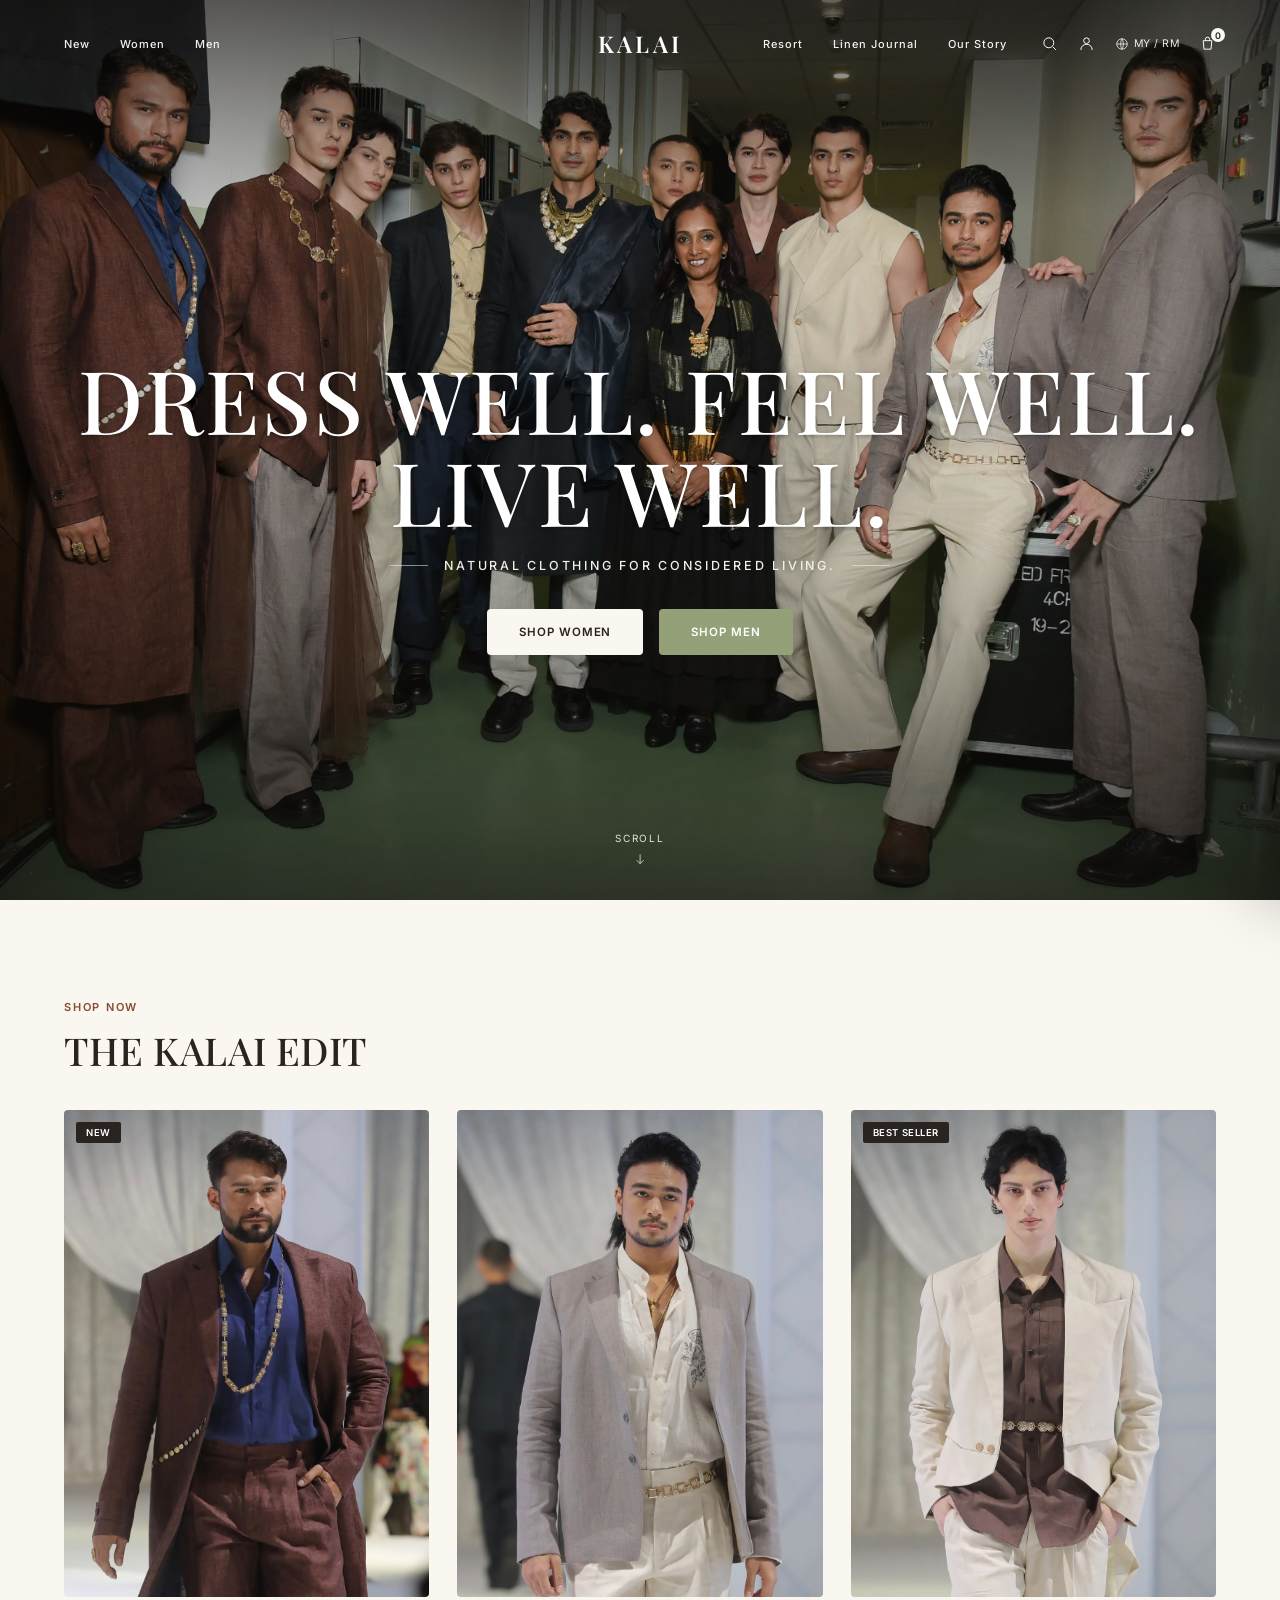
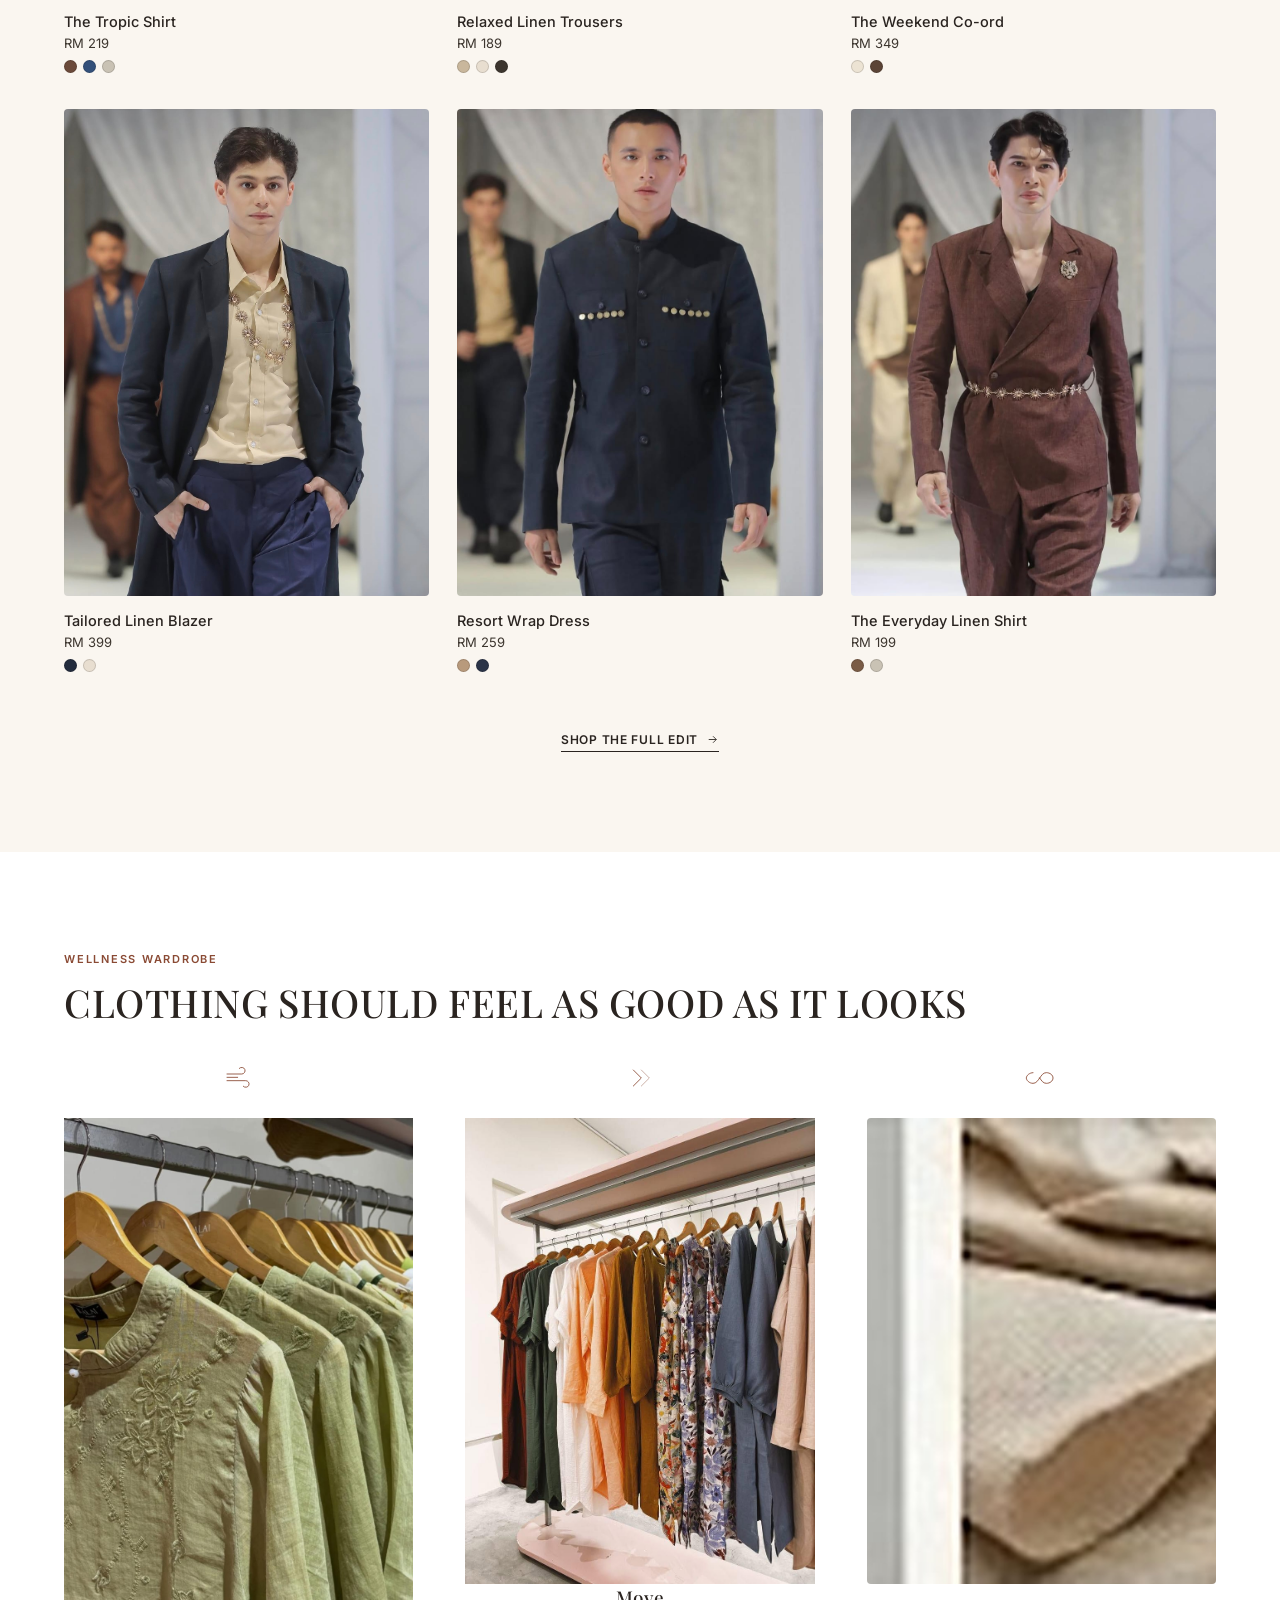
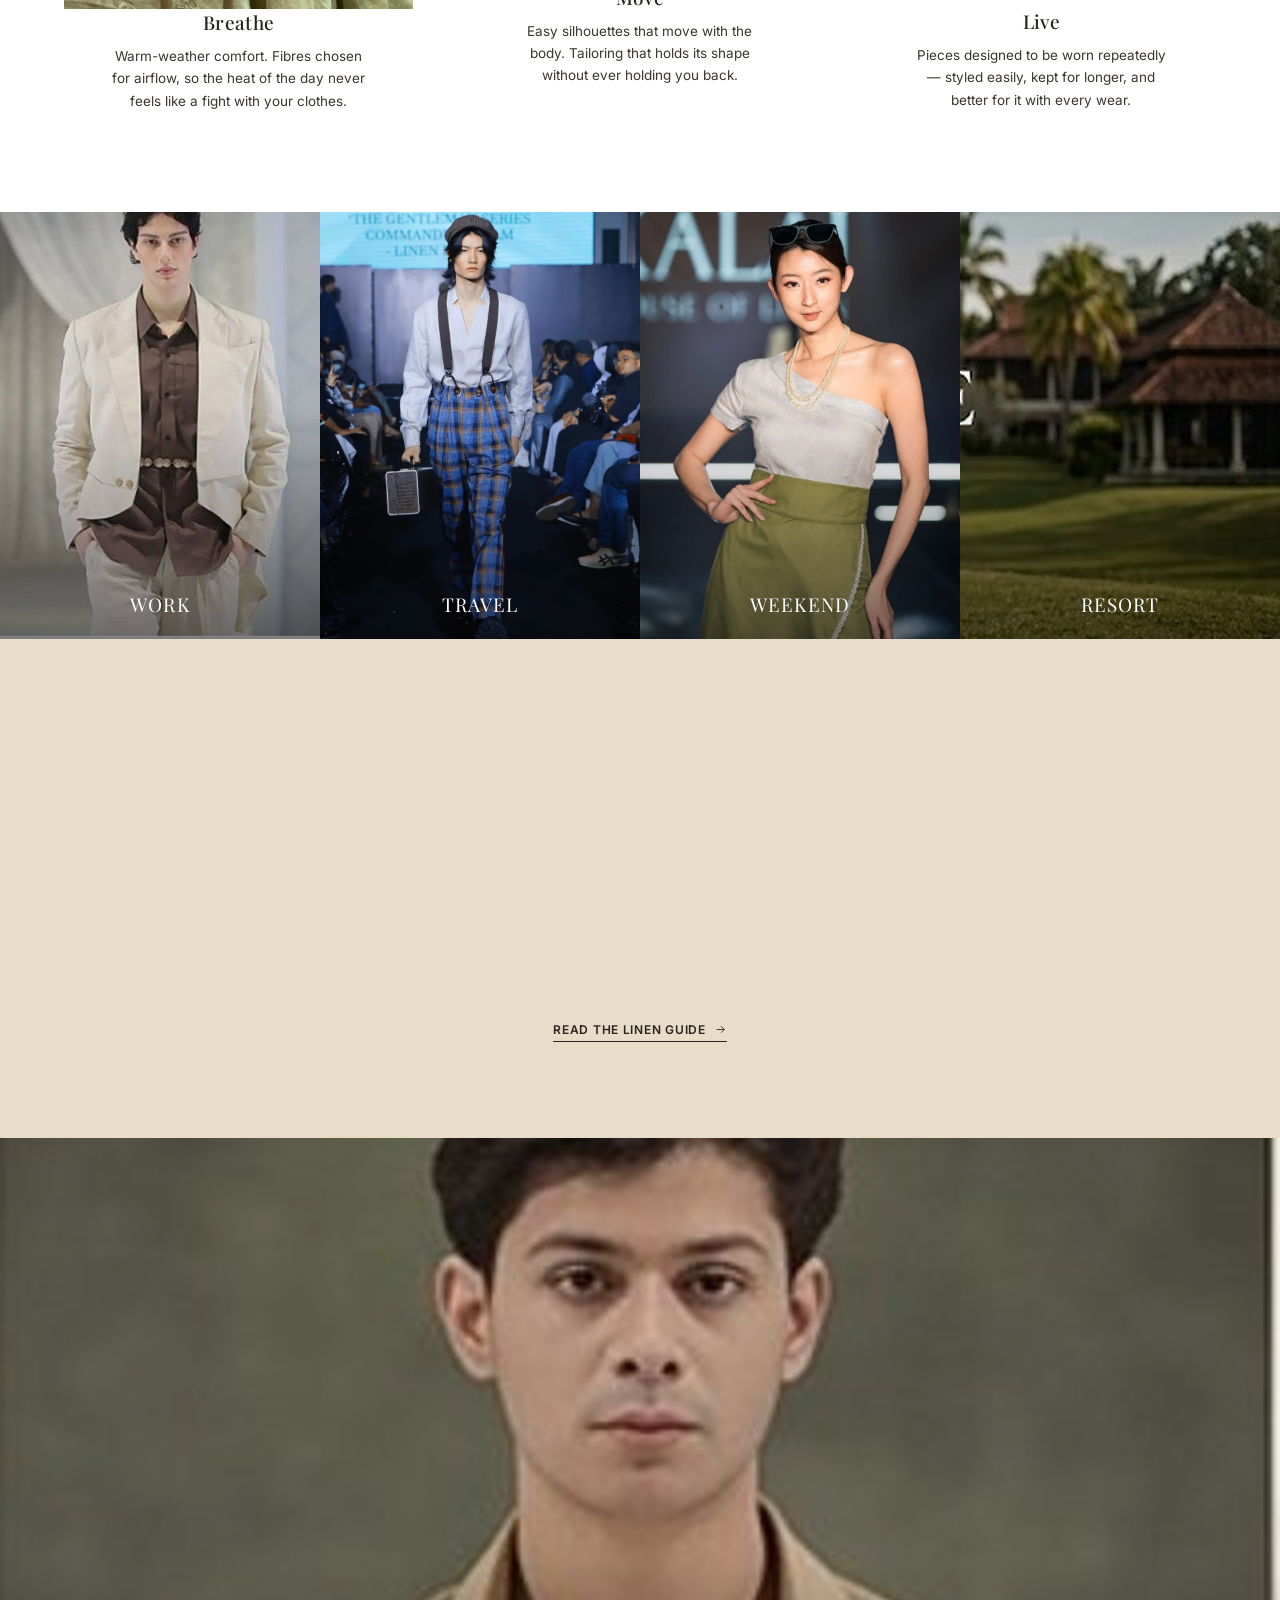
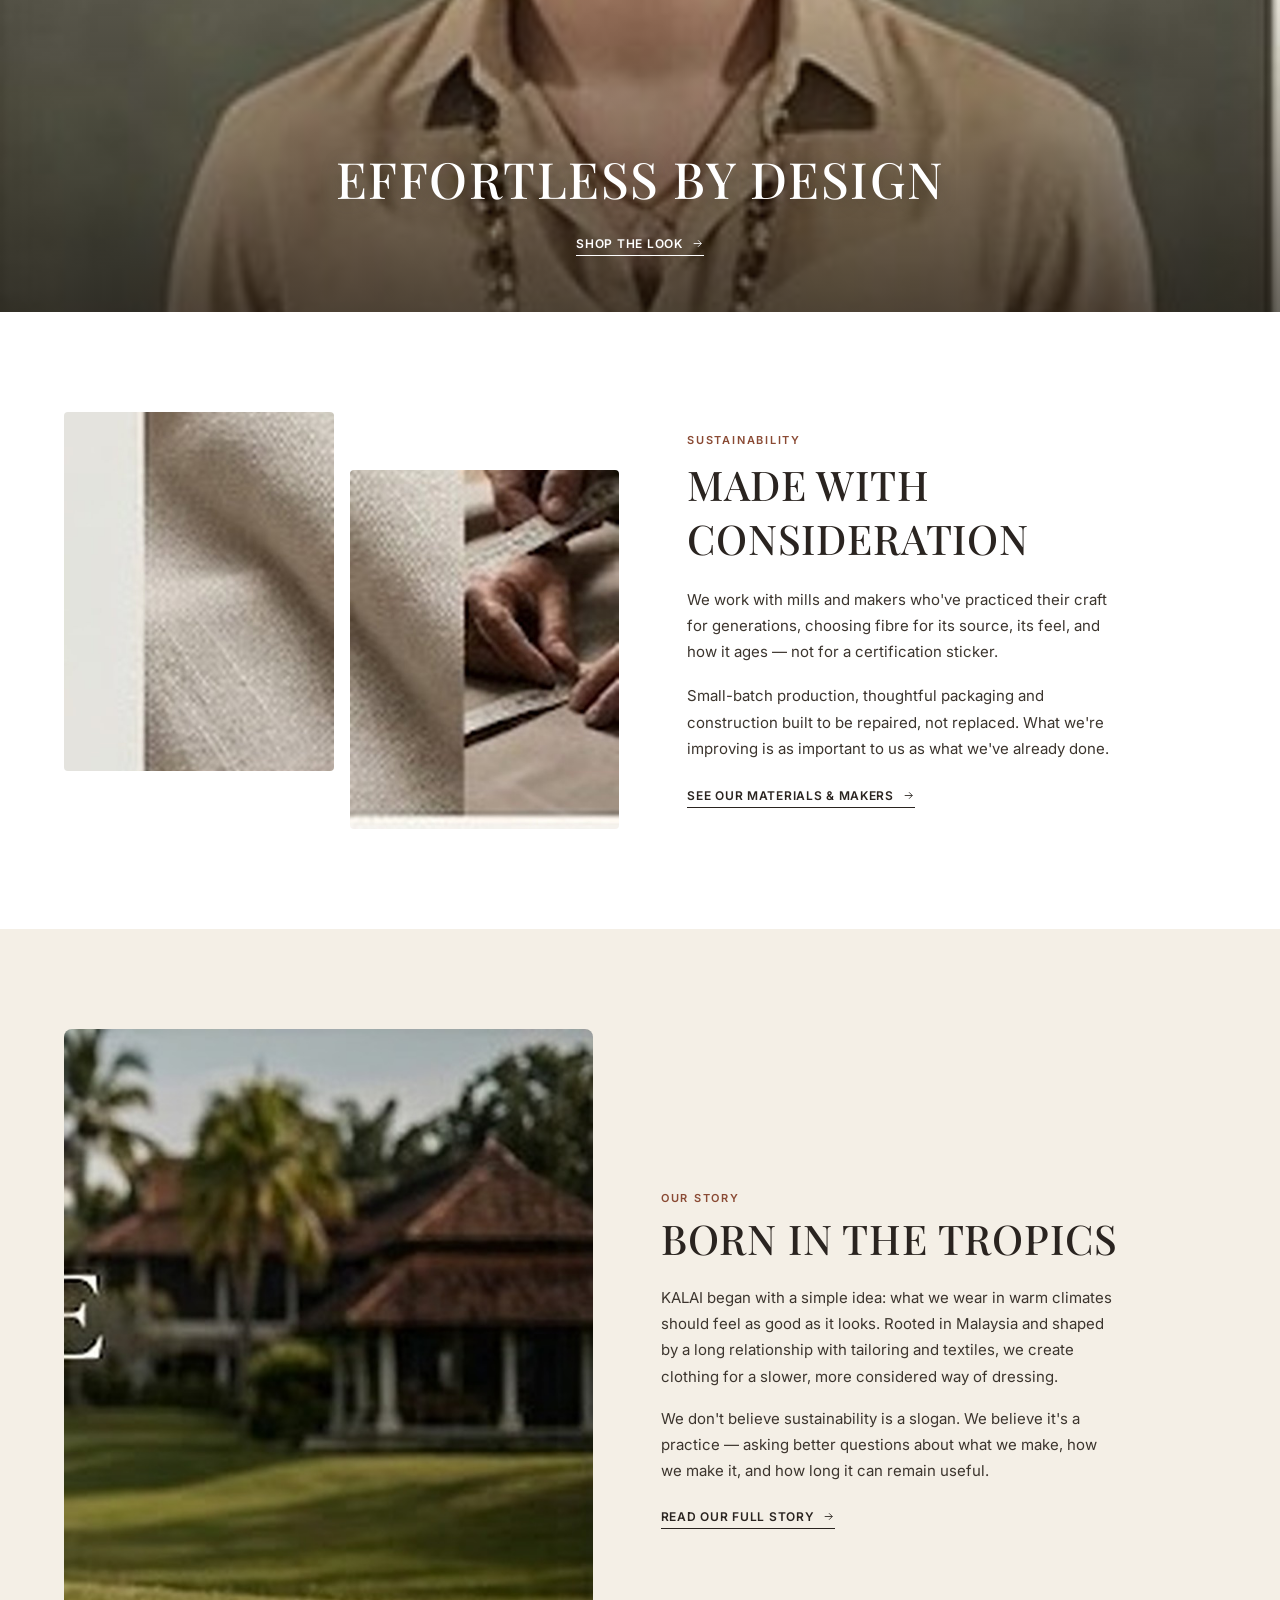
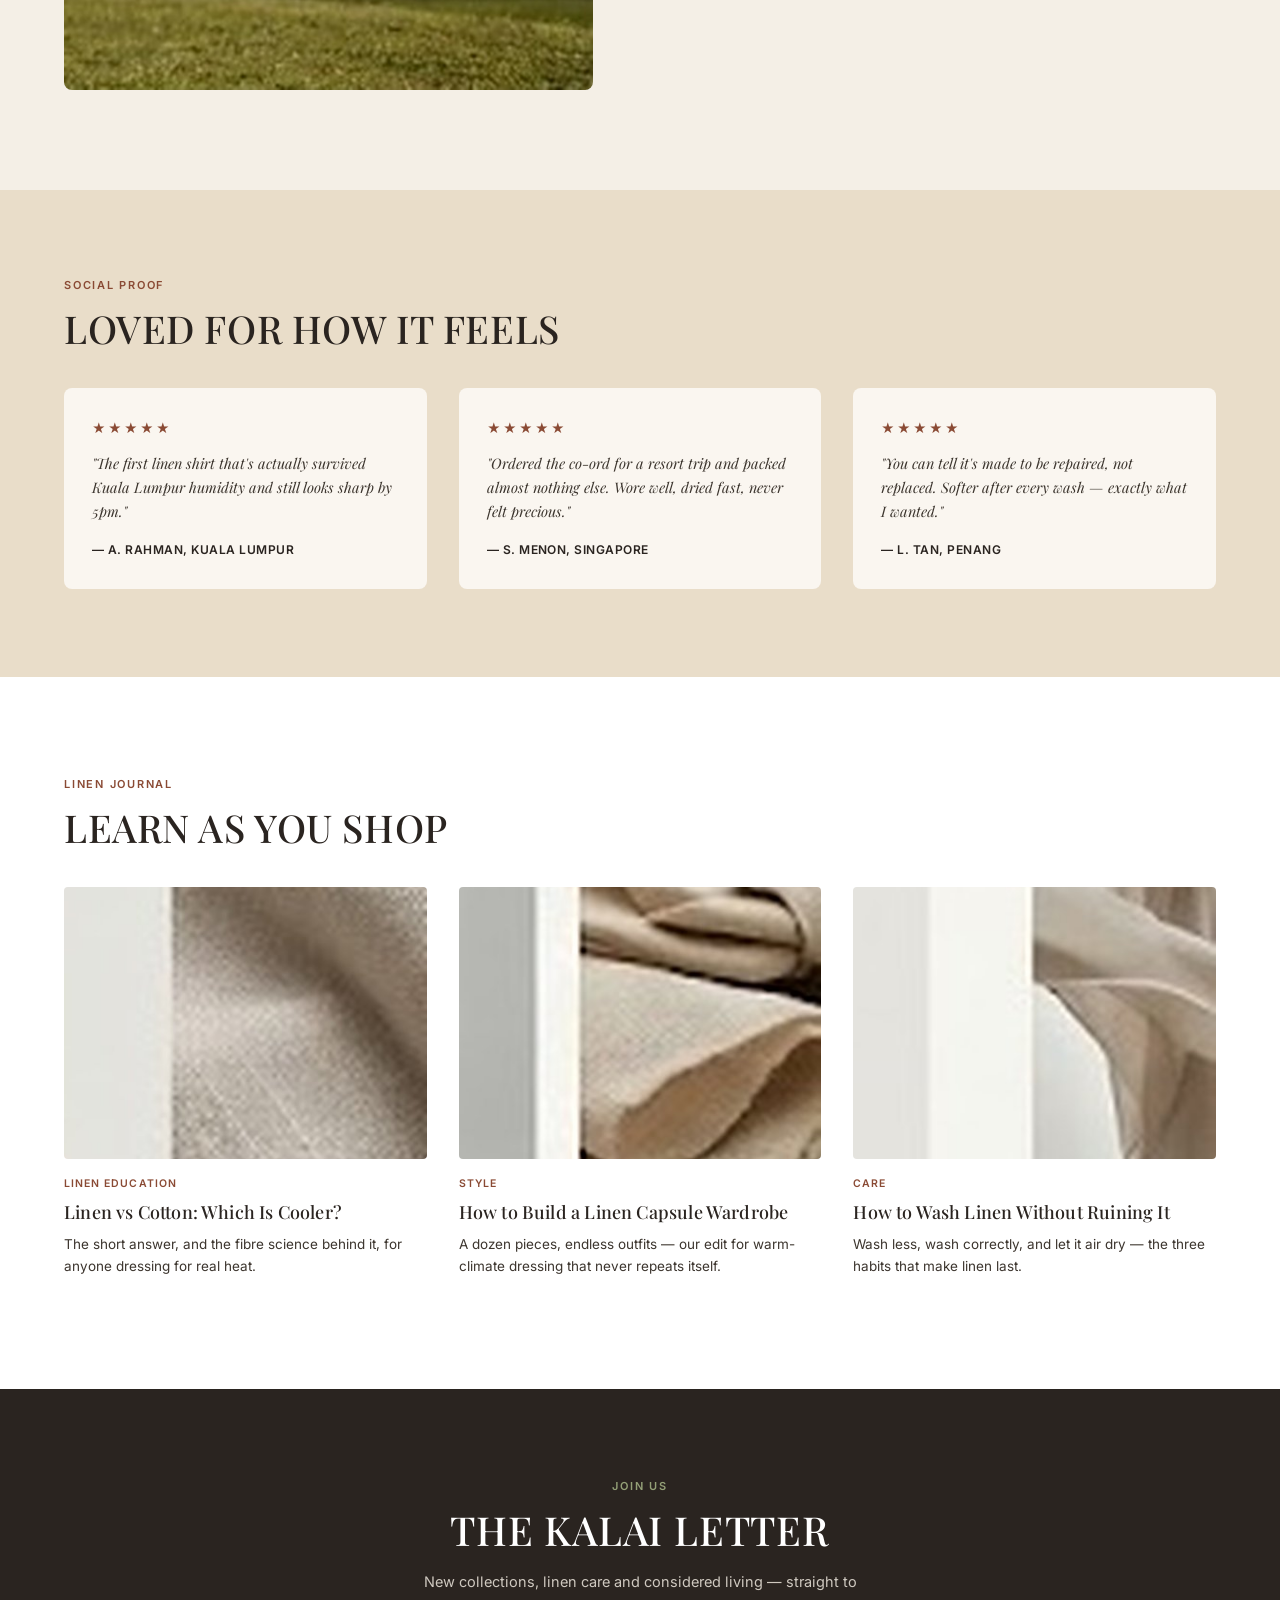
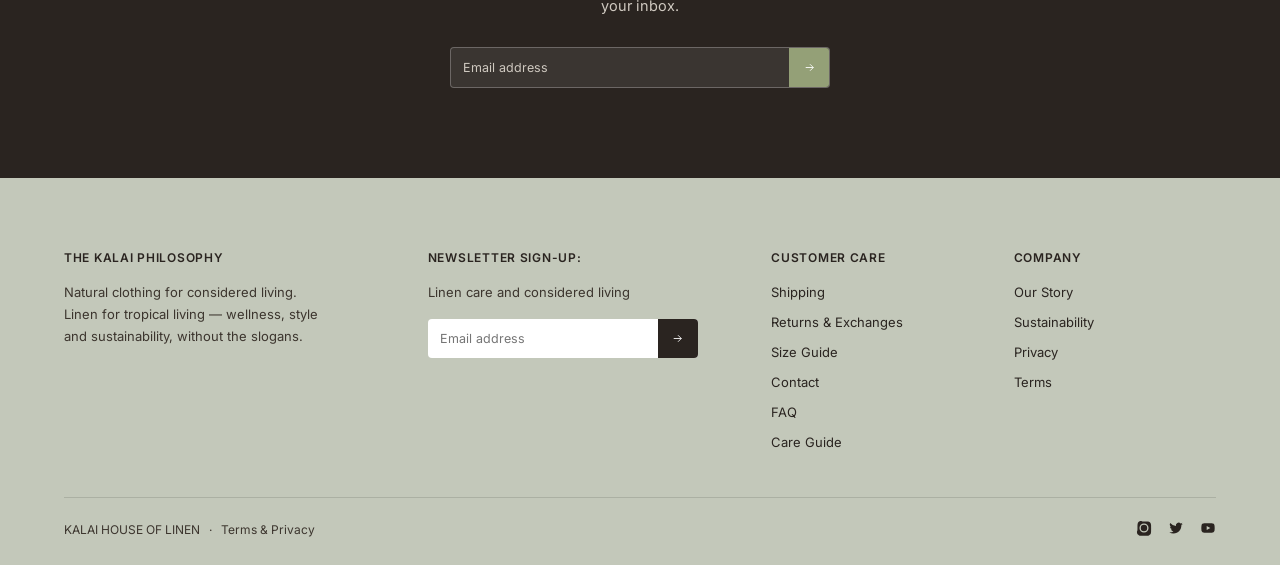
==== commit cbc37fd0: "Updated journal path in the navbar" ====
--- a/index.html
+++ b/index.html
@@ -24,7 +24,7 @@
     <div class="nav-right-wrap">
       <nav class="main-nav">
         <a href="#life">Resort</a>
-        <a href="#journal">Linen Journal</a>
+        <a href="journal.html">Linen Journal</a>
         <a href="ourstory.html">Our Story</a>
       </nav>
       <div class="header-icons">
--- a/styles.css
+++ b/styles.css
@@ -1,1450 +1,633 @@
-:root {
-  --ink: #2a2420;
-  --ink-soft: #3c352e;
-  --cream: #faf6f0;
-  --cream-2: #f4efe6;
-  --white: #ffffff;
-  --tan: #e9ddc9;
-  --sage-footer: #c3c8ba;
-  --olive: #94a077;
-  --rust: #8a4a34;
-  --line: #e4ded3;
-  --radius-sm: 4px;
-  --radius-md: 8px;
-  --section-pad-x: 64px;
-}
-
-* {
-  box-sizing: border-box;
-  margin: 0;
-  padding: 0;
-}
-
-html {
-  scroll-behavior: smooth;
-}
-
-html,
-body {
-  width: 100%;
-  overflow-x: hidden;
-}
-
-body {
-  font-family: 'Inter', Helvetica, Arial, sans-serif;
-  color: var(--ink);
-  background: var(--cream);
-  -webkit-font-smoothing: antialiased;
-}
-
-h1,
-h2,
-h3,
-.serif {
-  font-family: 'Playfair Display', Georgia, serif;
-  font-weight: 500;
-  letter-spacing: 0.01em;
-}
-
-a {
-  color: inherit;
-  text-decoration: none;
-}
-
-img {
-  display: block;
-  max-width: 100%;
-}
-
-button {
-  font-family: inherit;
-  cursor: pointer;
-  border: none;
-  background: none;
-}
-
-ul {
-  list-style: none;
-}
-
-section {
-  width: 100%;
-}
-
-.section-inner {
-  max-width: 1360px;
-  margin: 0 auto;
-  padding: 0 var(--section-pad-x);
-}
+:root{
+  --ink:#2a2420;
+  --ink-soft:#3c352e;
+  --cream:#faf6f0;
+  --cream-2:#f4efe6;
+  --white:#ffffff;
+  --tan:#e9ddc9;
+  --sage-footer:#c3c8ba;
+  --olive:#94a077;
+  --rust:#8a4a34;
+  --line:#e4ded3;
+  --radius-sm:4px;
+  --radius-md:8px;
+  --section-pad-x:64px;
+}
+*{box-sizing:border-box;margin:0;padding:0;}
+html{scroll-behavior:smooth;}
+html,body{width:100%;overflow-x:hidden;}
+body{
+  font-family:'Inter',Helvetica,Arial,sans-serif;
+  color:var(--ink);
+  background:var(--cream);
+  -webkit-font-smoothing:antialiased;
+}
+h1,h2,h3,.serif{
+  font-family:'Playfair Display', Georgia, serif;
+  font-weight:500;
+  letter-spacing:0.01em;
+}
+a{color:inherit;text-decoration:none;}
+img{display:block;max-width:100%;}
+button{font-family:inherit;cursor:pointer;border:none;background:none;}
+ul{list-style:none;}
+section{width:100%;}
+.section-inner{max-width:1360px;margin:0 auto;padding:0 var(--section-pad-x);}
 
 /* ============ HEADER (overlays hero only) ============ */
-header.site-header {
-  position: absolute;
-  top: 0;
-  left: 0;
-  right: 0;
-  z-index: 30;
-  display: flex;
-  align-items: center;
-  justify-content: space-between;
-  padding: 28px var(--section-pad-x);
-}
-
-.logo {
-  font-family: 'Playfair Display', serif;
-  font-size: 23px;
-  letter-spacing: 0.14em;
-  color: #fff;
-  font-weight: 600;
-}
-
-nav.main-nav {
-  display: flex;
-  gap: 30px;
-}
-
-nav.main-nav a {
-  font-size: 11px;
-  letter-spacing: 0.09em;
-  color: #fff;
-  font-weight: 500;
-  opacity: 0.94;
-  white-space: nowrap;
-  transition: opacity .15s ease;
-}
-
-nav.main-nav a:hover {
-  opacity: 1;
-  text-decoration: underline;
-  text-underline-offset: 4px;
-}
-
-.header-icons {
-  display: flex;
-  align-items: center;
-  gap: 20px;
-}
-
-.header-icons button {
-  display: flex;
-  align-items: center;
-  color: #fff;
-}
-
-.header-icons svg {
-  width: 17px;
-  height: 17px;
-  stroke: #fff;
-  fill: none;
-  stroke-width: 1.4;
-}
-
-.cart-count {
-  position: relative;
-}
-
-.cart-badge {
-  position: absolute;
-  top: -7px;
-  right: -9px;
-  background: #fff;
-  color: var(--ink);
-  font-size: 9px;
-  font-weight: 600;
-  width: 14px;
-  height: 14px;
-  border-radius: 50%;
-  display: flex;
-  align-items: center;
-  justify-content: center;
-}
-
-.cart-badge.bump {
-  animation: badgePop .45s cubic-bezier(0.34, 1.56, 0.64, 1);
-}
-
-@keyframes badgePop {
-  0% {
-    transform: scale(1);
-  }
-
-  45% {
-    transform: scale(1.4);
-  }
-
-  100% {
-    transform: scale(1);
-  }
-}
-
-.menu-toggle.menu-toggle {
-  display: none;
-  flex-direction: column;
-  gap: 4px;
-  width: 22px;
-}
-
-.menu-toggle span {
-  display: block;
-  height: 1.5px;
-  background: #fff;
-  width: 100%;
-}
-
-.mobile-nav {
-  position: fixed;
-  top: 0;
-  right: 0;
-  height: 100vh;
-  width: min(360px, 82vw);
-  background: rgba(20, 17, 14, 0.98);
-  z-index: 50;
-  display: flex;
-  flex-direction: column;
-  align-items: flex-start;
-  justify-content: center;
-  gap: 26px;
-  padding: 0 44px;
-  transform: translateX(100%);
-  transition: transform .5s cubic-bezier(0.25, 1, 0.5, 1);
-  pointer-events: none;
-  box-shadow: -24px 0 60px rgba(0, 0, 0, 0.25);
-}
-
-.mobile-nav.open {
-  transform: translateX(0);
-  pointer-events: auto;
-}
-
-.mobile-nav a {
-  color: #fff;
-  font-family: 'Playfair Display', serif;
-  font-size: 22px;
-  letter-spacing: 0.04em;
-  opacity: 0;
-  transform: translateX(18px);
-  transition: opacity .45s ease, transform .45s ease;
-}
-
-.mobile-nav.open a {
-  opacity: 1;
-  transform: translateX(0);
-}
-
-.mobile-nav a:nth-child(2) {
-  transition-delay: .05s;
-}
-
-.mobile-nav a:nth-child(3) {
-  transition-delay: .11s;
-}
-
-.mobile-nav a:nth-child(4) {
-  transition-delay: .17s;
-}
-
-.mobile-nav a:nth-child(5) {
-  transition-delay: .23s;
-}
-
-.mobile-nav a:nth-child(6) {
-  transition-delay: .29s;
-}
-
-.mobile-nav .close-mobile {
-  position: absolute;
-  top: 24px;
-  right: 24px;
-  color: #fff;
-  font-size: 26px;
-  line-height: 1;
-}
-
-
-.country-currency {
-  position: relative;
-  display: flex;
-  align-items: center;
-}
-
-.country-currency__button {
-  display: flex;
-  align-items: center;
-  gap: 8px;
-
-  padding: 4px 0;
-
-  color: #fff;
-  background: transparent;
-  border: 0;
-
-  font-family: inherit;
-  cursor: pointer;
-
-  transition: opacity 0.2s ease;
-}
-
-.country-currency__button:hover {
-  opacity: 0.75;
-}
-
-
-
-/* Country + Currency */
-
-.country-currency__text {
-  display: flex;
-  align-items: baseline;
-  gap: 6px;
-
-  white-space: nowrap;
-}
-
-.country-currency__country {
-  color: #fff;
-
-  font-size: 10px;
-  font-weight: 500;
-  letter-spacing: 0.08em;
-  text-transform: uppercase;
-}
-
-.country-currency__currency {
-  color: rgba(255, 255, 255, 0.68);
-
-  font-size: 9px;
-  font-weight: 400;
-  letter-spacing: 0.08em;
-}
-
-
-/* Arrow */
-
-.country-currency__arrow {
-  display: inline-block;
-
-  margin-left: 2px;
-
-  color: rgba(255, 255, 255, 0.8);
-
-  font-size: 14px;
-  line-height: 1;
-
-  transform: translateY(-1px);
-
-  transition: transform 0.25s ease;
-}
-
-.country-currency:hover .country-currency__arrow {
-  transform: translateY(1px);
-}
-
-
-/* ---------------------------------------------------------
-   Dropdown
-   --------------------------------------------------------- */
-
-.country-currency__dropdown {
-  position: absolute;
-
-  top: calc(100% + 18px);
-  right: -10px;
-
-  width: 235px;
-
-  padding: 8px;
-
-  background: var(--cream);
-
-  border: 1px solid rgba(42, 36, 32, 0.12);
-  border-radius: var(--radius-sm);
-
-  box-shadow:
-    0 18px 45px rgba(42, 36, 32, 0.14);
-
-  opacity: 0;
-  visibility: hidden;
-
-  transform: translateY(-8px);
-
-  transition:
-    opacity 0.22s ease,
-    visibility 0.22s ease,
-    transform 0.22s ease;
-
-  z-index: 100;
-}
-
-
-/*
-  Small decorative line above dropdown
-*/
-
-.country-currency__dropdown::before {
-  content: "";
-
-  position: absolute;
-
-  top: -5px;
-  right: 17px;
-
-  width: 9px;
-  height: 9px;
-
-  background: var(--cream);
-
-  border-left: 1px solid rgba(42, 36, 32, 0.12);
-  border-top: 1px solid rgba(42, 36, 32, 0.12);
-
-  transform: rotate(45deg);
-}
-
-
-/* Show dropdown */
-
-.country-currency:hover .country-currency__dropdown,
-.country-currency:focus-within .country-currency__dropdown {
-  opacity: 1;
-  visibility: visible;
-  transform: translateY(0);
-}
-
-
-/* ---------------------------------------------------------
-   Country Options
-   --------------------------------------------------------- */
-
-.country-option {
-  position: relative;
-
-  display: flex;
-  align-items: center;
-  gap: 12px;
-
-  width: 100%;
-
-  padding: 12px 10px;
-
-  color: var(--ink);
-
-  border-radius: var(--radius-sm);
-
-  transition:
-    background-color 0.18s ease,
-    color 0.18s ease;
-}
-
-.country-option:hover {
-  background: var(--cream-2);
-}
-
-
-
-/* Text */
-
-.country-option__details {
-  display: flex;
-  flex-direction: column;
-
-  flex: 1;
-
-  gap: 3px;
-}
-
-.country-option__details strong {
-  color: var(--ink);
-
-  font-family: 'Inter', Helvetica, Arial, sans-serif;
-
-  font-size: 10px;
-  font-weight: 500;
-  letter-spacing: 0.08em;
-  line-height: 1.2;
-
-  text-transform: uppercase;
-}
-
-.country-option__details small {
-  color: var(--ink-soft);
-
-  font-size: 10px;
-  font-weight: 400;
-  letter-spacing: 0.05em;
-}
-
-
-/* Selected check */
-
-.country-option__check {
-  color: var(--rust);
-
-  font-size: 12px;
-  font-weight: 600;
-
-  opacity: 0.9;
-}
-
-
-/* ---------------------------------------------------------
-   Divider
-   --------------------------------------------------------- */
-
-.country-option+.country-option {
-  border-top: 1px solid rgba(42, 36, 32, 0.06);
-}
-
-
-/* ---------------------------------------------------------
-   Desktop spacing
-   --------------------------------------------------------- */
-
-.header-icons {
-  display: flex;
-  align-items: center;
-  gap: 20px;
-}
-
-.header-icons .country-currency {
-  margin-right: 3px;
-}
-
-
-/* ---------------------------------------------------------
-   Focus accessibility
-   --------------------------------------------------------- */
-
-.country-currency__button:focus-visible {
-  outline: 1px solid rgba(255, 255, 255, 0.8);
-  outline-offset: 5px;
-}
-
-
-/* ---------------------------------------------------------
-   Tablet
-   --------------------------------------------------------- */
-
-@media (max-width: 1100px) {
-
-  .country-currency__country {
-    display: none;
-  }
-
-  .country-currency__text {
-    gap: 0;
-  }
-
-  .country-currency__currency {
-    color: #fff;
-
-    font-size: 10px;
-  }
-
-}
-
-
-
-
+header.site-header{
+  position:absolute;
+  top:0; left:0; right:0;
+  z-index:30;
+  display:flex;
+  align-items:center;
+  justify-content:space-between;
+  padding:28px var(--section-pad-x);
+}
+.logo{
+  font-family:'Playfair Display',serif;
+  font-size:23px;
+  letter-spacing:0.14em;
+  color:#fff;
+  font-weight:600;
+}
+nav.main-nav{display:flex;gap:30px;}
+nav.main-nav a{
+  font-size:11px;
+  letter-spacing:0.09em;
+  color:#fff;
+  font-weight:500;
+  opacity:0.94;
+  white-space:nowrap;
+  transition:opacity .15s ease;
+}
+nav.main-nav a:hover{opacity:1;text-decoration:underline;text-underline-offset:4px;}
+.header-icons{display:flex;align-items:center;gap:20px;}
+.header-icons button{display:flex;align-items:center;color:#fff;}
+.header-icons svg{width:17px;height:17px;stroke:#fff;fill:none;stroke-width:1.4;}
+.cart-count{position:relative;}
+.cart-badge{
+  position:absolute;top:-7px;right:-9px;
+  background:#fff;color:var(--ink);
+  font-size:9px;font-weight:600;
+  width:14px;height:14px;border-radius:50%;
+  display:flex;align-items:center;justify-content:center;
+}
+.cart-badge.bump{animation:badgePop .45s cubic-bezier(0.34,1.56,0.64,1);}
+@keyframes badgePop{
+  0%{transform:scale(1);}
+  45%{transform:scale(1.4);}
+  100%{transform:scale(1);}
+}
+.menu-toggle.menu-toggle{display:none;flex-direction:column;gap:4px;width:22px;}
+.menu-toggle span{display:block;height:1.5px;background:#fff;width:100%;}
+
+.mobile-nav{
+  position:fixed;
+  top:0; right:0;
+  height:100vh;
+  width:min(360px, 82vw);
+  background:rgba(20,17,14,0.98);
+  z-index:50;
+  display:flex;
+  flex-direction:column;
+  align-items:flex-start;
+  justify-content:center;
+  gap:26px;
+  padding:0 44px;
+  transform:translateX(100%);
+  transition:transform .5s cubic-bezier(0.25,1,0.5,1);
+  pointer-events:none;
+  box-shadow:-24px 0 60px rgba(0,0,0,0.25);
+}
+.mobile-nav.open{
+  transform:translateX(0);
+  pointer-events:auto;
+}
+.mobile-nav a{
+  color:#fff;font-family:'Playfair Display',serif;font-size:22px;letter-spacing:0.04em;
+  opacity:0;
+  transform:translateX(18px);
+  transition:opacity .45s ease, transform .45s ease;
+}
+.mobile-nav.open a{opacity:1;transform:translateX(0);}
+.mobile-nav a:nth-child(2){transition-delay:.05s;}
+.mobile-nav a:nth-child(3){transition-delay:.11s;}
+.mobile-nav a:nth-child(4){transition-delay:.17s;}
+.mobile-nav a:nth-child(5){transition-delay:.23s;}
+.mobile-nav a:nth-child(6){transition-delay:.29s;}
+.mobile-nav .close-mobile{
+  position:absolute;top:24px;right:24px;
+  color:#fff;font-size:26px;line-height:1;
+}
 
 /* ============ HERO ============ */
-.hero {
-  position: relative;
-  height: 100vh;
-  min-height: 680px;
-  max-height: 1080px;
-  overflow: hidden;
-  background: #3a352d;
-}
-
-.hero img {
-  width: 100%;
-  height: 100%;
-  object-fit: cover;
-  object-position: 50% 18%;
-  animation: heroZoom 22s ease-in-out infinite alternate;
-  transform-origin: 50% 30%;
-}
-
-@keyframes heroZoom {
-  0% {
-    transform: scale(1);
-  }
-
-  100% {
-    transform: scale(1.09);
-  }
-}
-
-.hero::after {
-  content: "";
-  position: absolute;
-  inset: 0;
-  background: linear-gradient(180deg, rgba(15, 12, 9, 0.5) 0%, rgba(15, 12, 9, 0.12) 24%, rgba(15, 12, 9, 0.16) 58%, rgba(15, 12, 9, 0.62) 100%);
-}
-
-.hero::before {
-  content: "";
-  position: absolute;
-  inset: 0;
-  z-index: 1;
-  box-shadow: inset 0 0 18vw rgba(10, 8, 6, 0.55);
-  pointer-events: none;
-}
-
-.hero-copy {
-  position: absolute;
-  left: 50%;
-  top: 56%;
-  transform: translate(-50%, -50%);
-  text-align: center;
-  width: 100%;
-  z-index: 5;
-  padding: 0 24px;
-}
-
-.hero-kicker {
-  display: block;
-  color: #f2efe9;
-  font-size: 11px;
-  letter-spacing: 0.34em;
-  text-transform: uppercase;
-  font-weight: 600;
-  opacity: 0.85;
-  margin-bottom: 20px;
-  animation: heroRise 1.1s cubic-bezier(.2, .8, .2, 1) both;
-}
-
-.hero-copy h1 {
-  color: #fff;
-  font-size: clamp(40px, 7.2vw, 88px);
-  letter-spacing: 0.03em;
-  text-transform: uppercase;
-  line-height: 1.04;
-  text-shadow: 0 4px 34px rgba(0, 0, 0, 0.4), 0 1px 4px rgba(0, 0, 0, 0.3);
-  animation: heroRise 1.1s cubic-bezier(.2, .8, .2, 1) both;
-}
-
-.hero-copy .sub {
-  margin-top: 22px;
-  color: #f2efe9;
-  font-size: 12.5px;
-  letter-spacing: 0.22em;
-  text-transform: uppercase;
-  font-weight: 500;
-  display: flex;
-  align-items: center;
-  justify-content: center;
-  gap: 16px;
-  animation: heroRise 1.1s cubic-bezier(.2, .8, .2, 1) .15s both;
-}
-
+.hero{
+  position:relative;
+  height:100vh;
+  min-height:680px;
+  max-height:1080px;
+  overflow:hidden;
+  background:#3a352d;
+}
+.hero img{
+  width:100%;height:100%;object-fit:cover;object-position:50% 18%;
+  animation:heroZoom 22s ease-in-out infinite alternate;
+  transform-origin:50% 30%;
+}
+@keyframes heroZoom{
+  0%{transform:scale(1);}
+  100%{transform:scale(1.09);}
+}
+.hero::after{
+  content:"";
+  position:absolute;inset:0;
+  background:linear-gradient(180deg,rgba(15,12,9,0.5) 0%, rgba(15,12,9,0.12) 24%, rgba(15,12,9,0.16) 58%, rgba(15,12,9,0.62) 100%);
+}
+.hero::before{
+  content:"";
+  position:absolute;inset:0;
+  z-index:1;
+  box-shadow:inset 0 0 18vw rgba(10,8,6,0.55);
+  pointer-events:none;
+}
+.hero-copy{
+  position:absolute;
+  left:50%; top:56%;
+  transform:translate(-50%,-50%);
+  text-align:center;
+  width:100%;
+  z-index:5;
+  padding:0 24px;
+}
+.hero-kicker{
+  display:block;
+  color:#f2efe9;
+  font-size:11px;
+  letter-spacing:0.34em;
+  text-transform:uppercase;
+  font-weight:600;
+  opacity:0.85;
+  margin-bottom:20px;
+  animation:heroRise 1.1s cubic-bezier(.2,.8,.2,1) both;
+}
+.hero-copy h1{
+  color:#fff;
+  font-size:clamp(40px,7.2vw,88px);
+  letter-spacing:0.03em;
+  text-transform:uppercase;
+  line-height:1.04;
+  text-shadow:0 4px 34px rgba(0,0,0,0.4), 0 1px 4px rgba(0,0,0,0.3);
+  animation:heroRise 1.1s cubic-bezier(.2,.8,.2,1) both;
+}
+.hero-copy .sub{
+  margin-top:22px;
+  color:#f2efe9;
+  font-size:12.5px;
+  letter-spacing:0.22em;
+  text-transform:uppercase;
+  font-weight:500;
+  display:flex;
+  align-items:center;
+  justify-content:center;
+  gap:16px;
+  animation:heroRise 1.1s cubic-bezier(.2,.8,.2,1) .15s both;
+}
 .hero-copy .sub::before,
-.hero-copy .sub::after {
-  content: "";
-  width: 38px;
-  height: 1px;
-  background: rgba(242, 239, 233, 0.55);
-}
-
-.hero-btns {
-  margin-top: 36px;
-  display: flex;
-  justify-content: center;
-  gap: 16px;
-  flex-wrap: wrap;
-  animation: heroRise 1.1s cubic-bezier(.2, .8, .2, 1) .3s both;
-}
-
-@keyframes heroRise {
-  from {
-    opacity: 0;
-    transform: translateY(22px);
-  }
-
-  to {
-    opacity: 1;
-    transform: translateY(0);
-  }
-}
-
-.btn {
-  font-size: 11.5px;
-  letter-spacing: 0.08em;
-  text-transform: uppercase;
-  font-weight: 600;
-  padding: 16px 32px;
-  border-radius: var(--radius-sm);
-  transition: transform .2s ease, box-shadow .2s ease, background .2s ease;
-}
-
-.btn:hover {
-  transform: translateY(-2px);
-  box-shadow: 0 10px 26px rgba(0, 0, 0, 0.22);
-}
-
-.btn-cream {
-  background: var(--cream);
-  color: var(--ink);
-}
-
-.btn-cream:hover {
-  background: #fff;
-}
-
-.btn-olive {
-  background: var(--olive);
-  color: #fff;
-}
-
-.btn-olive:hover {
-  background: #87926c;
-}
-
-.btn-dark {
-  background: var(--ink);
-  color: #fff;
-}
-
-.btn-dark:hover {
-  background: #463d34;
-}
-
-.scroll-cue {
-  position: absolute;
-  bottom: 34px;
-  left: 50%;
-  transform: translateX(-50%);
-  color: #fff;
-  opacity: 0.85;
-  display: flex;
-  flex-direction: column;
-  align-items: center;
-  gap: 8px;
-  font-size: 10px;
-  letter-spacing: 0.18em;
-  text-transform: uppercase;
-  z-index: 5;
-}
-
-.scroll-cue svg {
-  width: 14px;
-  height: 14px;
-  stroke: #fff;
-  fill: none;
-  stroke-width: 1.4;
-  animation: bob 2s ease-in-out infinite;
-}
-
-@keyframes bob {
-
-  0%,
-  100% {
-    transform: translateY(0);
-  }
-
-  50% {
-    transform: translateY(6px);
-  }
-}
+.hero-copy .sub::after{
+  content:"";
+  width:38px;height:1px;
+  background:rgba(242,239,233,0.55);
+}
+.hero-btns{
+  margin-top:36px;
+  display:flex;
+  justify-content:center;
+  gap:16px;
+  flex-wrap:wrap;
+  animation:heroRise 1.1s cubic-bezier(.2,.8,.2,1) .3s both;
+}
+@keyframes heroRise{
+  from{opacity:0;transform:translateY(22px);}
+  to{opacity:1;transform:translateY(0);}
+}
+.btn{
+  font-size:11.5px;
+  letter-spacing:0.08em;
+  text-transform:uppercase;
+  font-weight:600;
+  padding:16px 32px;
+  border-radius:var(--radius-sm);
+  transition:transform .2s ease, box-shadow .2s ease, background .2s ease;
+}
+.btn:hover{transform:translateY(-2px);box-shadow:0 10px 26px rgba(0,0,0,0.22);}
+.btn-cream{background:var(--cream);color:var(--ink);}
+.btn-cream:hover{background:#fff;}
+.btn-olive{background:var(--olive);color:#fff;}
+.btn-olive:hover{background:#87926c;}
+.btn-dark{background:var(--ink);color:#fff;}
+.btn-dark:hover{background:#463d34;}
+.scroll-cue{
+  position:absolute;
+  bottom:34px;left:50%;transform:translateX(-50%);
+  color:#fff;opacity:0.85;
+  display:flex;flex-direction:column;align-items:center;gap:8px;
+  font-size:10px;letter-spacing:0.18em;text-transform:uppercase;
+  z-index:5;
+}
+.scroll-cue svg{width:14px;height:14px;stroke:#fff;fill:none;stroke-width:1.4;animation:bob 2s ease-in-out infinite;}
+@keyframes bob{0%,100%{transform:translateY(0);}50%{transform:translateY(6px);}}
 
 /* ============ SECTION HEADERS ============ */
-.section-head {
-  display: flex;
-  align-items: flex-end;
-  justify-content: space-between;
-  margin-bottom: 34px;
-  gap: 20px;
-  flex-wrap: wrap;
-  opacity: 0;
-  transform: translateY(30px);
-  transition: opacity .9s cubic-bezier(0.25, 1, 0.5, 1), transform .9s cubic-bezier(0.25, 1, 0.5, 1);
-}
-
-.section-head.in-view {
-  opacity: 1;
-  transform: translateY(0);
-}
-
-.section-head h2 {
-  font-size: clamp(28px, 3vw, 40px);
-  letter-spacing: 0.015em;
-  text-transform: uppercase;
-}
-
-.section-eyebrow {
-  font-size: 11px;
-  letter-spacing: 0.16em;
-  text-transform: uppercase;
-  color: var(--rust);
-  font-weight: 600;
-  margin-bottom: 10px;
-  display: block;
+.section-head{
+  display:flex;
+  align-items:flex-end;
+  justify-content:space-between;
+  margin-bottom:34px;
+  gap:20px;
+  flex-wrap:wrap;
+  opacity:0;
+  transform:translateY(30px);
+  transition:opacity .9s cubic-bezier(0.25,1,0.5,1), transform .9s cubic-bezier(0.25,1,0.5,1);
+}
+.section-head.in-view{opacity:1;transform:translateY(0);}
+.section-head h2{
+  font-size:clamp(28px,3vw,40px);
+  letter-spacing:0.015em;
+  text-transform:uppercase;
+}
+.section-eyebrow{
+  font-size:11px;
+  letter-spacing:0.16em;
+  text-transform:uppercase;
+  color:var(--rust);
+  font-weight:600;
+  margin-bottom:10px;
+  display:block;
 }
 
 /* ============ RUNWAY LOOKS (own section) ============ */
-.runway-section {
-  background: var(--cream);
-  padding: 88px 0 96px;
-}
-
-.carousel-wrap {
-  position: relative;
-}
-
-.carousel-track {
-  display: flex;
-  gap: 18px;
-  overflow-x: auto;
-  scroll-snap-type: x mandatory;
-  padding-bottom: 8px;
-  scrollbar-width: none;
-}
-
-.carousel-track::-webkit-scrollbar {
-  display: none;
-}
-
-.look-card {
-  position: relative;
-  flex: 0 0 auto;
-  width: min(340px, 72vw);
-  aspect-ratio: 314/422;
-  border-radius: var(--radius-md);
-  overflow: hidden;
-  scroll-snap-align: start;
-  background: #ddd;
-}
-
-.look-card img {
-  width: 100%;
-  height: 100%;
-  object-fit: cover;
-  transition: transform .5s ease;
-}
-
-.look-card:hover img {
-  transform: scale(1.045);
-}
-
-.look-hotspot {
-  position: absolute;
-  right: 14px;
-  bottom: 14px;
-  width: 34px;
-  height: 34px;
-  border-radius: 50%;
-  background: rgba(250, 246, 240, 0.94);
-  display: flex;
-  align-items: center;
-  justify-content: center;
-  box-shadow: 0 4px 14px rgba(0, 0, 0, 0.22);
-  transition: transform .2s ease;
-  animation: hotspotPulse 2.8s ease-out infinite;
-}
-
-.look-hotspot:hover {
-  transform: scale(1.08);
-  animation-play-state: paused;
-}
-
-.look-hotspot svg {
-  width: 15px;
-  height: 15px;
-  stroke: var(--ink);
-  fill: none;
-  stroke-width: 1.6;
-}
-
-@keyframes hotspotPulse {
-  0% {
-    box-shadow: 0 4px 14px rgba(0, 0, 0, 0.22), 0 0 0 0 rgba(138, 74, 52, 0.38);
-  }
-
-  70% {
-    box-shadow: 0 4px 14px rgba(0, 0, 0, 0.22), 0 0 0 13px rgba(138, 74, 52, 0);
-  }
-
-  100% {
-    box-shadow: 0 4px 14px rgba(0, 0, 0, 0.22), 0 0 0 0 rgba(138, 74, 52, 0);
-  }
-}
-
-.carousel-arrow {
-  position: absolute;
-  top: calc(50% - 24px);
-  width: 44px;
-  height: 44px;
-  border-radius: 50%;
-  background: #fff;
-  box-shadow: 0 6px 20px rgba(30, 24, 16, 0.16);
-  display: flex;
-  align-items: center;
-  justify-content: center;
-  z-index: 6;
-}
-
-.carousel-arrow svg {
-  width: 16px;
-  height: 16px;
-  stroke: var(--ink);
-  fill: none;
-  stroke-width: 1.6;
-}
-
-.carousel-arrow.prev {
-  left: -22px;
-}
-
-.carousel-arrow.next {
-  right: -22px;
-}
-
-.carousel-arrow:hover {
-  background: var(--ink);
-}
-
-.carousel-arrow:hover svg {
-  stroke: #fff;
-}
-
-@media (max-width:720px) {
-  .carousel-arrow {
-    display: none;
-  }
-}
-
-.dots {
-  display: flex;
-  justify-content: center;
-  gap: 7px;
-  margin-top: 28px;
-}
-
-.dots span {
-  width: 6px;
-  height: 6px;
-  border-radius: 50%;
-  background: #d8d1c3;
-  transition: background .2s ease, transform .2s ease;
-  cursor: pointer;
-}
-
-.dots span.active {
-  background: var(--ink-soft);
-  transform: scale(1.25);
-}
+.runway-section{
+  background:var(--cream);
+  padding:88px 0 96px;
+}
+.carousel-wrap{position:relative;}
+.carousel-track{
+  display:flex;
+  gap:18px;
+  overflow-x:auto;
+  scroll-snap-type:x mandatory;
+  padding-bottom:8px;
+  scrollbar-width:none;
+}
+.carousel-track::-webkit-scrollbar{display:none;}
+.look-card{
+  position:relative;
+  flex:0 0 auto;
+  width:min(340px, 72vw);
+  aspect-ratio:314/422;
+  border-radius:var(--radius-md);
+  overflow:hidden;
+  scroll-snap-align:start;
+  background:#ddd;
+}
+.look-card img{width:100%;height:100%;object-fit:cover;transition:transform .5s ease;}
+.look-card:hover img{transform:scale(1.045);}
+.look-hotspot{
+  position:absolute;
+  right:14px;bottom:14px;
+  width:34px;height:34px;
+  border-radius:50%;
+  background:rgba(250,246,240,0.94);
+  display:flex;align-items:center;justify-content:center;
+  box-shadow:0 4px 14px rgba(0,0,0,0.22);
+  transition:transform .2s ease;
+  animation:hotspotPulse 2.8s ease-out infinite;
+}
+.look-hotspot:hover{transform:scale(1.08);animation-play-state:paused;}
+.look-hotspot svg{width:15px;height:15px;stroke:var(--ink);fill:none;stroke-width:1.6;}
+@keyframes hotspotPulse{
+  0%{box-shadow:0 4px 14px rgba(0,0,0,0.22), 0 0 0 0 rgba(138,74,52,0.38);}
+  70%{box-shadow:0 4px 14px rgba(0,0,0,0.22), 0 0 0 13px rgba(138,74,52,0);}
+  100%{box-shadow:0 4px 14px rgba(0,0,0,0.22), 0 0 0 0 rgba(138,74,52,0);}
+}
+
+.carousel-arrow{
+  position:absolute;
+  top:calc(50% - 24px);
+  width:44px;height:44px;
+  border-radius:50%;
+  background:#fff;
+  box-shadow:0 6px 20px rgba(30,24,16,0.16);
+  display:flex;align-items:center;justify-content:center;
+  z-index:6;
+}
+.carousel-arrow svg{width:16px;height:16px;stroke:var(--ink);fill:none;stroke-width:1.6;}
+.carousel-arrow.prev{left:-22px;}
+.carousel-arrow.next{right:-22px;}
+.carousel-arrow:hover{background:var(--ink);}
+.carousel-arrow:hover svg{stroke:#fff;}
+@media (max-width:720px){
+  .carousel-arrow{display:none;}
+}
+
+.dots{
+  display:flex;
+  justify-content:center;
+  gap:7px;
+  margin-top:28px;
+}
+.dots span{
+  width:6px;height:6px;border-radius:50%;
+  background:#d8d1c3;
+  transition:background .2s ease, transform .2s ease;
+  cursor:pointer;
+}
+.dots span.active{background:var(--ink-soft);transform:scale(1.25);}
 
 /* Quick-add popover (triggered by hotspot, not always visible) */
-.quick-add {
-  position: fixed;
-  right: 28px;
-  bottom: 28px;
-  width: 250px;
-  background: #fff;
-  border-radius: 10px;
-  box-shadow: 0 24px 60px rgba(20, 17, 14, 0.28), 0 4px 14px rgba(20, 17, 14, 0.1);
-  padding: 18px 18px 20px;
-  z-index: 60;
-  opacity: 0;
-  transform: translateY(16px);
-  pointer-events: none;
-  transition: opacity .25s ease, transform .25s ease;
-}
-
-.quick-add.open {
-  opacity: 1;
-  transform: translateY(0);
-  pointer-events: auto;
-}
-
-.quick-add .qa-close {
-  position: absolute;
-  top: 12px;
-  right: 13px;
-  font-size: 15px;
-  color: #9a9284;
-}
-
-.qa-title {
-  font-size: 10px;
-  letter-spacing: 0.1em;
-  text-transform: uppercase;
-  color: var(--rust);
-  font-weight: 600;
-  margin-bottom: 12px;
-}
-
-.qa-items {}
-
-.qa-item {
-  display: flex;
-  gap: 12px;
-  padding-bottom: 14px;
-  margin-bottom: 14px;
-  border-bottom: 1px solid var(--line);
-}
-
-.qa-item:last-of-type {
-  border-bottom: none;
-  margin-bottom: 0;
-  padding-bottom: 0;
-}
-
-.qa-thumb {
-  width: 56px;
-  height: 70px;
-  border-radius: 4px;
-  flex-shrink: 0;
-}
-
-.qa-info {
-  flex: 1;
-  min-width: 0;
-}
-
-.qa-info .qa-name {
-  font-size: 12px;
-  line-height: 1.35;
-  font-weight: 500;
-  margin-bottom: 8px;
-}
-
-.qa-sizes {
-  display: flex;
-  gap: 5px;
-  margin-bottom: 10px;
-}
-
-.qa-sizes button {
-  width: 23px;
-  height: 23px;
-  font-size: 9.5px;
-  border: 1px solid var(--line);
-  background: #fff;
-  border-radius: 2px;
-  color: var(--ink);
-}
-
-.qa-sizes button.sel {
-  border-color: var(--ink);
-  background: var(--ink);
-  color: #fff;
-}
-
-.qa-add {
-  width: 100%;
-  background: var(--ink);
-  color: #fff;
-  font-size: 10px;
-  letter-spacing: 0.08em;
-  padding: 9px 0;
-  border-radius: 3px;
-  font-weight: 600;
-  text-transform: uppercase;
-}
-
-.qa-add:hover {
-  background: #463d34;
-}
-
-@media (max-width:560px) {
-  .quick-add {
-    left: 16px;
-    right: 16px;
-    bottom: 16px;
-    width: auto;
-  }
+.quick-add{
+  position:fixed;
+  right:28px;
+  bottom:28px;
+  width:250px;
+  background:#fff;
+  border-radius:10px;
+  box-shadow:0 24px 60px rgba(20,17,14,0.28), 0 4px 14px rgba(20,17,14,0.1);
+  padding:18px 18px 20px;
+  z-index:60;
+  opacity:0;
+  transform:translateY(16px);
+  pointer-events:none;
+  transition:opacity .25s ease, transform .25s ease;
+}
+.quick-add.open{opacity:1;transform:translateY(0);pointer-events:auto;}
+.quick-add .qa-close{
+  position:absolute;top:12px;right:13px;
+  font-size:15px;color:#9a9284;
+}
+.qa-title{
+  font-size:10px;letter-spacing:0.1em;text-transform:uppercase;
+  color:var(--rust);font-weight:600;margin-bottom:12px;
+}
+.qa-items{}
+.qa-item{
+  display:flex;gap:12px;
+  padding-bottom:14px;
+  margin-bottom:14px;
+  border-bottom:1px solid var(--line);
+}
+.qa-item:last-of-type{border-bottom:none;margin-bottom:0;padding-bottom:0;}
+.qa-thumb{
+  width:56px;height:70px;
+  border-radius:4px;
+  flex-shrink:0;
+}
+.qa-info{flex:1;min-width:0;}
+.qa-info .qa-name{
+  font-size:12px;
+  line-height:1.35;
+  font-weight:500;
+  margin-bottom:8px;
+}
+.qa-sizes{display:flex;gap:5px;margin-bottom:10px;}
+.qa-sizes button{
+  width:23px;height:23px;
+  font-size:9.5px;
+  border:1px solid var(--line);
+  background:#fff;
+  border-radius:2px;
+  color:var(--ink);
+}
+.qa-sizes button.sel{border-color:var(--ink);background:var(--ink);color:#fff;}
+.qa-add{
+  width:100%;
+  background:var(--ink);
+  color:#fff;
+  font-size:10px;
+  letter-spacing:0.08em;
+  padding:9px 0;
+  border-radius:3px;
+  font-weight:600;
+  text-transform:uppercase;
+}
+.qa-add:hover{background:#463d34;}
+@media (max-width:560px){
+  .quick-add{left:16px;right:16px;bottom:16px;width:auto;}
 }
 
 /* ============ FABRIC POETRY (own section) ============ */
-.fabric-section {
-  background: var(--white);
-  padding: 96px 0;
-}
-
-.fabric-hero {
-  display: grid;
-  grid-template-columns: 1.1fr 1fr;
-  gap: 64px;
-  align-items: center;
-  margin-bottom: 72px;
-  opacity: 0;
-  transform: translateY(30px);
-  transition: opacity .9s cubic-bezier(0.25, 1, 0.5, 1), transform .9s cubic-bezier(0.25, 1, 0.5, 1);
-}
-
-.fabric-hero.in-view {
-  opacity: 1;
-  transform: translateY(0);
-}
-
-.fabric-hero .fabric-img {
-  border-radius: var(--radius-md);
-  overflow: hidden;
-  height: 460px;
-}
-
-.fabric-hero .fabric-img img {
-  width: 100%;
-  height: 100%;
-  object-fit: cover;
-}
-
-.fabric-copy h2 {
-  font-size: clamp(28px, 3.2vw, 42px);
-  letter-spacing: 0.02em;
-  text-transform: uppercase;
-  margin-bottom: 22px;
-}
-
-.fabric-copy p {
-  font-size: 15.5px;
-  line-height: 1.75;
-  color: var(--ink-soft);
-  max-width: 440px;
-  margin-bottom: 22px;
-}
-
-.fabric-more {
-  display: grid;
-  grid-template-rows: 0fr;
-  transition: grid-template-rows .6s cubic-bezier(0.25, 1, 0.5, 1);
-  max-width: 440px;
-}
-
-.fabric-more.expanded {
-  grid-template-rows: 1fr;
-}
-
-.fabric-more-inner {
-  overflow: hidden;
-}
-
-.fabric-more-inner p {
-  font-size: 15.5px;
-  line-height: 1.75;
-  color: var(--ink-soft);
-  padding-bottom: 22px;
-  margin-bottom: 0;
-}
-
-.fabric-copy .cont {
-  display: inline-flex;
-  align-items: center;
-  gap: 8px;
-  font-size: 12px;
-  letter-spacing: 0.06em;
-  text-transform: uppercase;
-  font-weight: 600;
-  border-bottom: 1px solid var(--ink);
-  padding-bottom: 4px;
-}
-
-.fabric-copy .cont svg {
-  width: 13px;
-  height: 13px;
-  stroke: var(--ink);
-  fill: none;
-  stroke-width: 1.6;
-  transition: transform .35s cubic-bezier(0.25, 1, 0.5, 1);
-}
-
-.fabric-copy .cont:hover svg {
-  transform: translateX(4px);
-}
-
-.fabric-copy .cont.expanded svg {
-  transform: rotate(90deg);
-}
-
-.fabric-copy .cont.expanded:hover svg {
-  transform: rotate(90deg) translateX(4px);
-}
-
-.fabric-detail-row {
-  display: grid;
-  grid-template-columns: repeat(4, 1fr);
-  gap: 20px;
-}
-
-.fabric-tile .tile-img {
-  border-radius: var(--radius-sm);
-  overflow: hidden;
-  aspect-ratio: 1/1;
-  margin-bottom: 12px;
-}
-
-.fabric-tile .tile-img img {
-  width: 100%;
-  height: 100%;
-  object-fit: cover;
-  transition: transform .5s ease;
-}
-
-.fabric-tile:hover .tile-img img {
-  transform: scale(1.06);
-}
-
-.fabric-tile .tile-cap {
-  font-size: 12.5px;
-  line-height: 1.4;
-}
-
-.fabric-tile .tile-cap .price {
-  font-weight: 600;
-  display: block;
-  margin-top: 2px;
-  color: var(--ink-soft);
-}
-
-@media (max-width:900px) {
-  .fabric-hero {
-    grid-template-columns: 1fr;
-    gap: 32px;
-  }
-
-  .fabric-hero .fabric-img {
-    height: 340px;
-  }
-
-  .fabric-detail-row {
-    grid-template-columns: repeat(2, 1fr);
-    gap: 20px 16px;
-  }
+.fabric-section{
+  background:var(--white);
+  padding:96px 0;
+}
+.fabric-hero{
+  display:grid;
+  grid-template-columns:1.1fr 1fr;
+  gap:64px;
+  align-items:center;
+  margin-bottom:72px;
+  opacity:0;
+  transform:translateY(30px);
+  transition:opacity .9s cubic-bezier(0.25,1,0.5,1), transform .9s cubic-bezier(0.25,1,0.5,1);
+}
+.fabric-hero.in-view{opacity:1;transform:translateY(0);}
+.fabric-hero .fabric-img{
+  border-radius:var(--radius-md);
+  overflow:hidden;
+  height:460px;
+}
+.fabric-hero .fabric-img img{width:100%;height:100%;object-fit:cover;}
+.fabric-copy h2{
+  font-size:clamp(28px,3.2vw,42px);
+  letter-spacing:0.02em;
+  text-transform:uppercase;
+  margin-bottom:22px;
+}
+.fabric-copy p{
+  font-size:15.5px;
+  line-height:1.75;
+  color:var(--ink-soft);
+  max-width:440px;
+  margin-bottom:22px;
+}
+.fabric-more{
+  display:grid;
+  grid-template-rows:0fr;
+  transition:grid-template-rows .6s cubic-bezier(0.25,1,0.5,1);
+  max-width:440px;
+}
+.fabric-more.expanded{grid-template-rows:1fr;}
+.fabric-more-inner{overflow:hidden;}
+.fabric-more-inner p{
+  font-size:15.5px;
+  line-height:1.75;
+  color:var(--ink-soft);
+  padding-bottom:22px;
+  margin-bottom:0;
+}
+.fabric-copy .cont{
+  display:inline-flex;
+  align-items:center;
+  gap:8px;
+  font-size:12px;
+  letter-spacing:0.06em;
+  text-transform:uppercase;
+  font-weight:600;
+  border-bottom:1px solid var(--ink);
+  padding-bottom:4px;
+}
+.fabric-copy .cont svg{width:13px;height:13px;stroke:var(--ink);fill:none;stroke-width:1.6;transition:transform .35s cubic-bezier(0.25,1,0.5,1);}
+.fabric-copy .cont:hover svg{transform:translateX(4px);}
+.fabric-copy .cont.expanded svg{transform:rotate(90deg);}
+.fabric-copy .cont.expanded:hover svg{transform:rotate(90deg) translateX(4px);}
+
+.fabric-detail-row{
+  display:grid;
+  grid-template-columns:repeat(4,1fr);
+  gap:20px;
+}
+.fabric-tile .tile-img{
+  border-radius:var(--radius-sm);
+  overflow:hidden;
+  aspect-ratio:1/1;
+  margin-bottom:12px;
+}
+.fabric-tile .tile-img img{width:100%;height:100%;object-fit:cover;transition:transform .5s ease;}
+.fabric-tile:hover .tile-img img{transform:scale(1.06);}
+.fabric-tile .tile-cap{font-size:12.5px;line-height:1.4;}
+.fabric-tile .tile-cap .price{font-weight:600;display:block;margin-top:2px;color:var(--ink-soft);}
+
+@media (max-width:900px){
+  .fabric-hero{grid-template-columns:1fr;gap:32px;}
+  .fabric-hero .fabric-img{height:340px;}
+  .fabric-detail-row{grid-template-columns:repeat(2,1fr);gap:20px 16px;}
 }
 
 /* ============ OUR FOUNDATION (own section) ============ */
-.foundation-section {
-  background: var(--tan);
-  padding: 96px 0;
-}
-
-.found-row {
-  display: grid;
-  grid-template-columns: repeat(3, 1fr);
-  gap: 28px;
-}
-
-.found-card {
-  display: block;
-  opacity: 0;
-  transform: translateY(30px);
-  transition: opacity .9s cubic-bezier(0.25, 1, 0.5, 1), transform .9s cubic-bezier(0.25, 1, 0.5, 1);
-}
-
-.found-card.in-view {
-  opacity: 1;
-  transform: translateY(0);
-}
-
-.found-card:nth-child(2).in-view {
-  transition-delay: .12s;
-}
-
-.found-card:nth-child(3).in-view {
-  transition-delay: .24s;
-}
-
-.found-card figure {
-  border-radius: var(--radius-md);
-  overflow: hidden;
-  aspect-ratio: 320/430;
-  margin-bottom: 16px;
-  position: relative;
-}
-
-.found-card img {
-  width: 100%;
-  height: 100%;
-  object-fit: cover;
-  transition: transform .55s ease;
-}
-
-.found-card:hover img {
-  transform: scale(1.05);
-}
-
-.found-card figure::after {
-  content: "";
-  position: absolute;
-  inset: 0;
-  background: linear-gradient(180deg, rgba(0, 0, 0, 0) 60%, rgba(0, 0, 0, 0.28) 100%);
-  opacity: 0;
-  transition: opacity .3s ease;
-}
-
-.found-card:hover figure::after {
-  opacity: 1;
-}
-
-.found-card figcaption {
-  font-family: 'Playfair Display', serif;
-  font-size: 19px;
-  letter-spacing: 0.05em;
-  text-transform: uppercase;
-  text-align: center;
-  display: flex;
-  align-items: center;
-  justify-content: center;
-  gap: 8px;
-}
-
-.found-card figcaption svg {
-  width: 12px;
-  height: 12px;
-  stroke: var(--ink);
-  fill: none;
-  stroke-width: 1.6;
-  opacity: 0;
-  transform: translateX(-4px);
-  transition: all .25s ease;
-}
-
-.found-card:hover figcaption svg {
-  opacity: 1;
-  transform: translateX(0);
-}
-
-@media (max-width:760px) {
-  .found-row {
-    grid-template-columns: 1fr;
-    gap: 32px;
-    max-width: 360px;
-    margin: 0 auto;
-  }
+.foundation-section{
+  background:var(--tan);
+  padding:96px 0;
+}
+.found-row{
+  display:grid;
+  grid-template-columns:repeat(3,1fr);
+  gap:28px;
+}
+.found-card{
+  display:block;
+  opacity:0;
+  transform:translateY(30px);
+  transition:opacity .9s cubic-bezier(0.25,1,0.5,1), transform .9s cubic-bezier(0.25,1,0.5,1);
+}
+.found-card.in-view{opacity:1;transform:translateY(0);}
+.found-card:nth-child(2).in-view{transition-delay:.12s;}
+.found-card:nth-child(3).in-view{transition-delay:.24s;}
+.found-card figure{
+  border-radius:var(--radius-md);
+  overflow:hidden;
+  aspect-ratio:320/430;
+  margin-bottom:16px;
+  position:relative;
+}
+.found-card img{width:100%;height:100%;object-fit:cover;transition:transform .55s ease;}
+.found-card:hover img{transform:scale(1.05);}
+.found-card figure::after{
+  content:"";
+  position:absolute;inset:0;
+  background:linear-gradient(180deg,rgba(0,0,0,0) 60%,rgba(0,0,0,0.28) 100%);
+  opacity:0;
+  transition:opacity .3s ease;
+}
+.found-card:hover figure::after{opacity:1;}
+.found-card figcaption{
+  font-family:'Playfair Display',serif;
+  font-size:19px;
+  letter-spacing:0.05em;
+  text-transform:uppercase;
+  text-align:center;
+  display:flex;
+  align-items:center;
+  justify-content:center;
+  gap:8px;
+}
+.found-card figcaption svg{width:12px;height:12px;stroke:var(--ink);fill:none;stroke-width:1.6;opacity:0;transform:translateX(-4px);transition:all .25s ease;}
+.found-card:hover figcaption svg{opacity:1;transform:translateX(0);}
+
+@media (max-width:760px){
+  .found-row{grid-template-columns:1fr;gap:32px;max-width:360px;margin:0 auto;}
 }
 
 /* ============ FOOTER (own section) ============ */
-footer.site-footer {
-  background: var(--sage-footer);
-  padding: 72px 0 26px;
-}
-
-.footer-grid {
-  display: grid;
-  grid-template-columns: 1.6fr 1.5fr 1fr 1fr;
-  gap: 40px;
-  padding-bottom: 36px;
-  border-bottom: 1px solid rgba(0, 0, 0, 0.12);
-}
-
-.footer-grid h4 {
-  font-size: 12px;
-  letter-spacing: 0.06em;
-  text-transform: uppercase;
-  font-weight: 600;
-  margin-bottom: 16px;
-}
-
-.footer-grid p {
-  font-size: 13px;
-  line-height: 1.7;
-  color: var(--ink-soft);
-  max-width: 260px;
-}
-
-.newsletter-form {
-  margin-top: 16px;
-  display: flex;
-  max-width: 270px;
-  background: #fff;
-  border-radius: 4px;
-  overflow: hidden;
-}
-
-.newsletter-form input {
-  flex: 1;
-  border: none;
-  background: none;
-  padding: 12px 12px;
-  font-size: 12.5px;
-  font-family: inherit;
-  color: var(--ink);
-  outline: none;
-}
-
-.newsletter-form button {
-  background: var(--ink);
-  color: #fff;
-  width: 40px;
-  display: flex;
-  align-items: center;
-  justify-content: center;
-}
-
-.newsletter-form svg {
-  width: 13px;
-  height: 13px;
-  stroke: #fff;
-  fill: none;
-  stroke-width: 1.6;
-}
-
-.footer-grid ul li {
-  margin-bottom: 10px;
-}
-
-.footer-grid ul a {
-  font-size: 13px;
-}
-
-.footer-grid ul a:hover {
-  text-decoration: underline;
-  text-underline-offset: 3px;
-}
-
-.footer-bottom {
-  display: flex;
-  justify-content: space-between;
-  align-items: center;
-  padding-top: 22px;
-  font-size: 12px;
-  color: var(--ink-soft);
-  flex-wrap: wrap;
-  gap: 12px;
-}
-
-.footer-bottom .socials {
-  display: flex;
-  gap: 16px;
-}
-
-.footer-bottom svg {
-  width: 16px;
-  height: 16px;
-  fill: var(--ink);
-}
-
-@media (max-width:820px) {
-  :root {
-    --section-pad-x: 28px;
-  }
-
-  .footer-grid {
-    grid-template-columns: 1fr 1fr;
-    gap: 28px;
-  }
-}
-
-@media (max-width:560px) {
-  .footer-grid {
-    grid-template-columns: 1fr;
-  }
-
-  .runway-section,
-  .fabric-section,
-  .foundation-section {
-    padding: 64px 0;
-  }
-}
-
-@media (max-width:900px) {
-  nav.main-nav {
-    display: none;
-  }
-
-  .menu-toggle.menu-toggle {
-    display: flex;
-  }
+footer.site-footer{
+  background:var(--sage-footer);
+  padding:72px 0 26px;
+}
+.footer-grid{
+  display:grid;
+  grid-template-columns:1.6fr 1.5fr 1fr 1fr;
+  gap:40px;
+  padding-bottom:36px;
+  border-bottom:1px solid rgba(0,0,0,0.12);
+}
+.footer-grid h4{
+  font-size:12px;
+  letter-spacing:0.06em;
+  text-transform:uppercase;
+  font-weight:600;
+  margin-bottom:16px;
+}
+.footer-grid p{
+  font-size:13px;
+  line-height:1.7;
+  color:var(--ink-soft);
+  max-width:260px;
+}
+.newsletter-form{
+  margin-top:16px;
+  display:flex;
+  max-width:270px;
+  background:#fff;
+  border-radius:4px;
+  overflow:hidden;
+}
+.newsletter-form input{
+  flex:1;border:none;background:none;
+  padding:12px 12px;font-size:12.5px;font-family:inherit;color:var(--ink);
+  outline:none;
+}
+.newsletter-form button{
+  background:var(--ink);color:#fff;
+  width:40px;display:flex;align-items:center;justify-content:center;
+}
+.newsletter-form svg{width:13px;height:13px;stroke:#fff;fill:none;stroke-width:1.6;}
+.footer-grid ul li{margin-bottom:10px;}
+.footer-grid ul a{font-size:13px;}
+.footer-grid ul a:hover{text-decoration:underline;text-underline-offset:3px;}
+.footer-bottom{
+  display:flex;
+  justify-content:space-between;
+  align-items:center;
+  padding-top:22px;
+  font-size:12px;
+  color:var(--ink-soft);
+  flex-wrap:wrap;
+  gap:12px;
+}
+.footer-bottom .socials{display:flex;gap:16px;}
+.footer-bottom svg{width:16px;height:16px;fill:var(--ink);}
+
+@media (max-width:820px){
+  :root{--section-pad-x:28px;}
+  .footer-grid{grid-template-columns:1fr 1fr;gap:28px;}
+}
+@media (max-width:560px){
+  .footer-grid{grid-template-columns:1fr;}
+  .runway-section,.fabric-section,.foundation-section{padding:64px 0;}
+}
+@media (max-width:900px){
+  nav.main-nav{display:none;}
+  .menu-toggle.menu-toggle{display:flex;}
 }
 
 /* ==========================================================
@@ -1452,400 +635,732 @@
    ========================================================== */
 
 /* Mark the current nav item (About Us) */
-nav.main-nav a.current {
-  opacity: 1;
-  text-decoration: underline;
-  text-underline-offset: 4px;
-}
+nav.main-nav a.current{opacity:1;text-decoration:underline;text-underline-offset:4px;}
 
 /* ---- About hero (shorter, left-aligned copy) ---- */
-.about-hero {
-  position: relative;
-  height: 78vh;
-  min-height: 460px;
-  max-height: 680px;
-  overflow: hidden;
-  background: #3a352d;
-}
-
-.about-hero img {
-  width: 100%;
-  height: 100%;
-  object-fit: cover;
-  object-position: 50% 42%;
-}
-
-.about-hero::after {
-  content: "";
-  position: absolute;
-  inset: 0;
-  background: linear-gradient(100deg, rgba(20, 17, 14, 0.62) 0%, rgba(20, 17, 14, 0.32) 45%, rgba(20, 17, 14, 0.12) 75%);
-}
-
-.about-hero-copy {
-  position: absolute;
-  left: 0;
-  bottom: 0;
-  z-index: 5;
-  padding: 0 var(--section-pad-x) 64px;
-  max-width: 760px;
-}
-
-.about-hero-copy h1 {
-  color: #fff;
-  font-size: clamp(30px, 4.6vw, 50px);
-  letter-spacing: 0.015em;
-  text-transform: uppercase;
-  line-height: 1.12;
-  text-shadow: 0 2px 20px rgba(0, 0, 0, 0.3);
-}
-
-.about-hero-copy .sub {
-  margin-top: 16px;
-  color: #f2efe9;
-  font-size: 15px;
-  line-height: 1.5;
-  max-width: 440px;
-}
-
-.about-hero-copy .btn {
-  margin-top: 26px;
-}
+.about-hero{
+  position:relative;
+  height:78vh;
+  min-height:460px;
+  max-height:680px;
+  overflow:hidden;
+  background:#3a352d;
+}
+.about-hero img{width:100%;height:100%;object-fit:cover;object-position:50% 42%;}
+.about-hero::after{
+  content:"";
+  position:absolute;inset:0;
+  background:linear-gradient(100deg,rgba(20,17,14,0.62) 0%, rgba(20,17,14,0.32) 45%, rgba(20,17,14,0.12) 75%);
+}
+.about-hero-copy{
+  position:absolute;
+  left:0; bottom:0;
+  z-index:5;
+  padding:0 var(--section-pad-x) 64px;
+  max-width:760px;
+}
+.about-hero-copy h1{
+  color:#fff;
+  font-size:clamp(30px,4.6vw,50px);
+  letter-spacing:0.015em;
+  text-transform:uppercase;
+  line-height:1.12;
+  text-shadow:0 2px 20px rgba(0,0,0,0.3);
+}
+.about-hero-copy .sub{
+  margin-top:16px;
+  color:#f2efe9;
+  font-size:15px;
+  line-height:1.5;
+  max-width:440px;
+}
+.about-hero-copy .btn{margin-top:26px;}
 
 /* ---- Authentic Craft, Modern Vision (two-col) ---- */
-.craft-section {
-  background: var(--cream);
-  padding: 96px 0;
-}
-
-.craft-grid {
-  display: grid;
-  grid-template-columns: 0.95fr 1.05fr;
-  gap: 64px;
-  align-items: center;
-}
-
-.craft-img {
-  border-radius: var(--radius-md);
-  overflow: hidden;
-  aspect-ratio: 4/5;
-}
-
-.craft-img img {
-  width: 100%;
-  height: 100%;
-  object-fit: cover;
-}
-
-.craft-copy h2 {
-  font-size: clamp(26px, 3vw, 38px);
-  letter-spacing: 0.02em;
-  text-transform: uppercase;
-  margin-bottom: 22px;
-  max-width: 460px;
-}
-
-.craft-copy p {
-  font-size: 15px;
-  line-height: 1.75;
-  color: var(--ink-soft);
-  max-width: 480px;
-  margin-bottom: 18px;
-}
-
-@media (max-width:860px) {
-  .craft-grid {
-    grid-template-columns: 1fr;
-    gap: 32px;
+.craft-section{
+  background:var(--cream);
+  padding:96px 0;
+}
+.craft-grid{
+  display:grid;
+  grid-template-columns:0.95fr 1.05fr;
+  gap:64px;
+  align-items:center;
+}
+.craft-img{
+  border-radius:var(--radius-md);
+  overflow:hidden;
+  aspect-ratio:4/5;
+}
+.craft-img img{width:100%;height:100%;object-fit:cover;}
+.craft-copy h2{
+  font-size:clamp(26px,3vw,38px);
+  letter-spacing:0.02em;
+  text-transform:uppercase;
+  margin-bottom:22px;
+  max-width:460px;
+}
+.craft-copy p{
+  font-size:15px;
+  line-height:1.75;
+  color:var(--ink-soft);
+  max-width:480px;
+  margin-bottom:18px;
+}
+@media (max-width:860px){
+  .craft-grid{grid-template-columns:1fr;gap:32px;}
+  .craft-img{aspect-ratio:16/10;}
+}
+
+/* ---- Our Philosophy ---- */
+.philosophy-section{
+  background:var(--cream);
+  padding:0 0 96px;
+}
+.philosophy-section h3{
+  font-size:clamp(22px,2.4vw,28px);
+  letter-spacing:0.03em;
+  text-transform:uppercase;
+  margin-bottom:26px;
+}
+.philosophy-imgs{
+  display:grid;
+  grid-template-columns:repeat(3,1fr);
+  gap:20px;
+  margin-bottom:32px;
+}
+.philosophy-imgs .p-img{
+  border-radius:var(--radius-sm);
+  overflow:hidden;
+  aspect-ratio:1/1;
+}
+.philosophy-imgs .p-img img{width:100%;height:100%;object-fit:cover;transition:transform .5s ease;}
+.philosophy-imgs .p-img:hover img{transform:scale(1.05);}
+.philosophy-points{
+  display:grid;
+  grid-template-columns:repeat(3,1fr);
+  gap:20px;
+}
+.philosophy-point{display:flex;align-items:flex-start;gap:12px;}
+.philosophy-point svg{width:22px;height:22px;stroke:var(--rust);fill:none;stroke-width:1.5;flex-shrink:0;margin-top:2px;}
+.philosophy-point .p-label{font-size:13.5px;font-weight:600;letter-spacing:0.02em;margin-bottom:3px;}
+.philosophy-point .p-desc{font-size:12.5px;color:var(--ink-soft);}
+@media (max-width:760px){
+  .philosophy-imgs,.philosophy-points{grid-template-columns:1fr 1fr;}
+  .philosophy-points .philosophy-point:last-child{grid-column:1 / -1;}
+}
+
+/* ---- Sustainable Foundations banner ---- */
+.foundations-banner{
+  position:relative;
+  height:380px;
+  overflow:hidden;
+  background:#2c2620;
+}
+.foundations-banner img{width:100%;height:100%;object-fit:cover;}
+.foundations-banner::after{
+  content:"";
+  position:absolute;inset:0;
+  background:linear-gradient(90deg,rgba(20,17,14,0.72) 0%, rgba(20,17,14,0.42) 55%, rgba(20,17,14,0.2) 100%);
+}
+.foundations-copy{
+  position:absolute;
+  left:0; top:0; bottom:0;
+  display:flex;
+  align-items:center;
+  z-index:5;
+  padding:0 var(--section-pad-x);
+}
+.foundations-copy h2{
+  color:#fff;
+  font-size:clamp(24px,3.4vw,38px);
+  letter-spacing:0.02em;
+  text-transform:uppercase;
+  line-height:1.3;
+  max-width:640px;
+  text-shadow:0 2px 18px rgba(0,0,0,0.3);
+}
+
+/* ---- Meet the Founder ---- */
+.founder-section{
+  background:var(--white);
+  padding:96px 0;
+}
+.founder-grid{
+  display:grid;
+  grid-template-columns:0.85fr 1.15fr;
+  gap:64px;
+  align-items:center;
+}
+.founder-portrait{
+  border-radius:var(--radius-md);
+  overflow:hidden;
+  aspect-ratio:4/5;
+  background:linear-gradient(155deg,#c9b79c 0%, #a98f74 55%, #7c6650 100%);
+  display:flex;
+  align-items:center;
+  justify-content:center;
+  position:relative;
+}
+.founder-portrait::after{
+  content:"";
+  position:absolute;inset:0;
+  background:repeating-linear-gradient(115deg, rgba(255,255,255,0.05) 0 2px, transparent 2px 6px);
+}
+.founder-portrait span{
+  font-family:'Playfair Display',serif;
+  font-size:120px;
+  color:rgba(255,255,255,0.85);
+  position:relative;
+  z-index:2;
+}
+.founder-copy .section-eyebrow{margin-bottom:14px;}
+.founder-copy h2{
+  font-size:clamp(26px,3vw,36px);
+  letter-spacing:0.01em;
+  margin-bottom:6px;
+}
+.founder-copy .role{
+  font-size:12.5px;
+  letter-spacing:0.08em;
+  text-transform:uppercase;
+  color:var(--ink-soft);
+  font-weight:500;
+  margin-bottom:20px;
+}
+.founder-copy p{
+  font-size:15px;
+  line-height:1.75;
+  color:var(--ink-soft);
+  max-width:480px;
+}
+@media (max-width:860px){
+  .founder-grid{grid-template-columns:1fr;gap:32px;}
+  .founder-portrait{aspect-ratio:16/10;max-width:360px;}
+}
+
+/* ---- Connect with Kalai bar ---- */
+.connect-bar{
+  background:var(--cream-2);
+  border-top:1px solid var(--line);
+  padding:34px 0;
+}
+.connect-bar .section-inner{
+  display:flex;
+  align-items:center;
+  justify-content:space-between;
+  flex-wrap:wrap;
+  gap:16px;
+}
+.connect-bar h3{
+  font-size:clamp(18px,1.8vw,22px);
+  letter-spacing:0.03em;
+  text-transform:uppercase;
+}
+.connect-bar .socials{display:flex;gap:16px;}
+.connect-bar .socials a{
+  width:38px;height:38px;
+  border-radius:50%;
+  background:#fff;
+  border:1px solid var(--line);
+  display:flex;align-items:center;justify-content:center;
+  transition:background .2s ease, border-color .2s ease;
+}
+.connect-bar .socials a:hover{background:var(--ink);border-color:var(--ink);}
+.connect-bar .socials a:hover svg{stroke:#fff;fill:#fff;}
+.connect-bar .socials svg{width:16px;height:16px;stroke:var(--ink);fill:none;stroke-width:1.6;}
+.connect-bar .socials svg.filled{fill:var(--ink);stroke:none;}
+
+
+/* ============ REDUCED MOTION SAFETY NET ============ */
+@media (prefers-reduced-motion: reduce){
+  *{
+    animation-duration:0.001ms !important;
+    animation-iteration-count:1 !important;
+    transition-duration:0.001ms !important;
+    scroll-behavior:auto !important;
   }
-
-  .craft-img {
-    aspect-ratio: 16/10;
-  }
-}
-
-/* ---- Our Philosophy ---- */
-.philosophy-section {
-  background: var(--cream);
-  padding: 0 0 96px;
-}
-
-.philosophy-section h3 {
-  font-size: clamp(22px, 2.4vw, 28px);
-  letter-spacing: 0.03em;
-  text-transform: uppercase;
-  margin-bottom: 26px;
-}
-
-.philosophy-imgs {
-  display: grid;
-  grid-template-columns: repeat(3, 1fr);
-  gap: 20px;
-  margin-bottom: 32px;
-}
-
-.philosophy-imgs .p-img {
-  border-radius: var(--radius-sm);
-  overflow: hidden;
-  aspect-ratio: 1/1;
-}
-
-.philosophy-imgs .p-img img {
-  width: 100%;
-  height: 100%;
-  object-fit: cover;
-  transition: transform .5s ease;
-}
-
-.philosophy-imgs .p-img:hover img {
-  transform: scale(1.05);
-}
-
-.philosophy-points {
-  display: grid;
-  grid-template-columns: repeat(3, 1fr);
-  gap: 20px;
-}
-
-.philosophy-point {
-  display: flex;
-  align-items: flex-start;
-  gap: 12px;
-}
-
-.philosophy-point svg {
-  width: 22px;
-  height: 22px;
-  stroke: var(--rust);
-  fill: none;
-  stroke-width: 1.5;
-  flex-shrink: 0;
-  margin-top: 2px;
-}
-
-.philosophy-point .p-label {
-  font-size: 13.5px;
-  font-weight: 600;
-  letter-spacing: 0.02em;
-  margin-bottom: 3px;
-}
-
-.philosophy-point .p-desc {
-  font-size: 12.5px;
-  color: var(--ink-soft);
-}
-
-@media (max-width:760px) {
-
-  .philosophy-imgs,
-  .philosophy-points {
-    grid-template-columns: 1fr 1fr;
-  }
-
-  .philosophy-points .philosophy-point:last-child {
-    grid-column: 1 / -1;
-  }
-}
-
-/* ---- Sustainable Foundations banner ---- */
-.foundations-banner {
-  position: relative;
-  height: 380px;
-  overflow: hidden;
-  background: #2c2620;
-}
-
-.foundations-banner img {
-  width: 100%;
-  height: 100%;
-  object-fit: cover;
-}
-
-.foundations-banner::after {
-  content: "";
-  position: absolute;
-  inset: 0;
-  background: linear-gradient(90deg, rgba(20, 17, 14, 0.72) 0%, rgba(20, 17, 14, 0.42) 55%, rgba(20, 17, 14, 0.2) 100%);
-}
-
-.foundations-copy {
-  position: absolute;
-  left: 0;
-  top: 0;
-  bottom: 0;
-  display: flex;
-  align-items: center;
-  z-index: 5;
-  padding: 0 var(--section-pad-x);
-}
-
-.foundations-copy h2 {
-  color: #fff;
-  font-size: clamp(24px, 3.4vw, 38px);
-  letter-spacing: 0.02em;
-  text-transform: uppercase;
-  line-height: 1.3;
-  max-width: 640px;
-  text-shadow: 0 2px 18px rgba(0, 0, 0, 0.3);
-}
-
-/* ---- Meet the Founder ---- */
-.founder-section {
-  background: var(--white);
-  padding: 96px 0;
-}
-
-.founder-grid {
-  display: grid;
-  grid-template-columns: 0.85fr 1.15fr;
-  gap: 64px;
-  align-items: center;
-}
-
-.founder-portrait {
-  border-radius: var(--radius-md);
-  overflow: hidden;
-  aspect-ratio: 4/5;
-  background: linear-gradient(155deg, #c9b79c 0%, #a98f74 55%, #7c6650 100%);
-  display: flex;
-  align-items: center;
-  justify-content: center;
-  position: relative;
-}
-
-.founder-portrait::after {
-  content: "";
-  position: absolute;
-  inset: 0;
-  background: repeating-linear-gradient(115deg, rgba(255, 255, 255, 0.05) 0 2px, transparent 2px 6px);
-}
-
-.founder-portrait span {
-  font-family: 'Playfair Display', serif;
-  font-size: 120px;
-  color: rgba(255, 255, 255, 0.85);
-  position: relative;
-  z-index: 2;
-}
-
-.founder-copy .section-eyebrow {
-  margin-bottom: 14px;
-}
-
-.founder-copy h2 {
-  font-size: clamp(26px, 3vw, 36px);
-  letter-spacing: 0.01em;
-  margin-bottom: 6px;
-}
-
-.founder-copy .role {
-  font-size: 12.5px;
-  letter-spacing: 0.08em;
-  text-transform: uppercase;
-  color: var(--ink-soft);
-  font-weight: 500;
-  margin-bottom: 20px;
-}
-
-.founder-copy p {
-  font-size: 15px;
-  line-height: 1.75;
-  color: var(--ink-soft);
-  max-width: 480px;
-}
-
-@media (max-width:860px) {
-  .founder-grid {
-    grid-template-columns: 1fr;
-    gap: 32px;
-  }
-
-  .founder-portrait {
-    aspect-ratio: 16/10;
-    max-width: 360px;
-  }
-}
-
-/* ---- Connect with Kalai bar ---- */
-.connect-bar {
-  background: var(--cream-2);
-  border-top: 1px solid var(--line);
-  padding: 34px 0;
-}
-
-.connect-bar .section-inner {
-  display: flex;
-  align-items: center;
-  justify-content: space-between;
-  flex-wrap: wrap;
-  gap: 16px;
-}
-
-.connect-bar h3 {
-  font-size: clamp(18px, 1.8vw, 22px);
-  letter-spacing: 0.03em;
-  text-transform: uppercase;
-}
-
-.connect-bar .socials {
-  display: flex;
-  gap: 16px;
-}
-
-.connect-bar .socials a {
-  width: 38px;
-  height: 38px;
-  border-radius: 50%;
-  background: #fff;
-  border: 1px solid var(--line);
-  display: flex;
-  align-items: center;
-  justify-content: center;
-  transition: background .2s ease, border-color .2s ease;
-}
-
-.connect-bar .socials a:hover {
-  background: var(--ink);
-  border-color: var(--ink);
-}
-
-.connect-bar .socials a:hover svg {
-  stroke: #fff;
-  fill: #fff;
-}
-
-.connect-bar .socials svg {
-  width: 16px;
-  height: 16px;
-  stroke: var(--ink);
-  fill: none;
-  stroke-width: 1.6;
-}
-
-.connect-bar .socials svg.filled {
-  fill: var(--ink);
-  stroke: none;
-}
-
-
-/* ============ REDUCED MOTION SAFETY NET ============ */
-@media (prefers-reduced-motion: reduce) {
-  * {
-    animation-duration: 0.001ms !important;
-    animation-iteration-count: 1 !important;
-    transition-duration: 0.001ms !important;
-    scroll-behavior: auto !important;
-  }
-
-  .section-head,
-  .fabric-hero,
-  .found-card {
-    opacity: 1;
-    transform: none;
-  }
-
-  .mobile-nav a {
-    opacity: 1;
-    transform: none;
-  }
-}+  .section-head, .fabric-hero, .found-card{opacity:1;transform:none;}
+  .mobile-nav a{opacity:1;transform:none;}
+}
+
+/* ================================================================
+   OUR STORY PAGE — additions (header centered-logo variant,
+   editorial hero, intro, values, materials, quote, lifestyle)
+   ================================================================ */
+
+/* ---- Centered-logo header variant (Home/Collections/Shop All — KALAI — Our Story/Contact) ---- */
+.site-header.centered-logo{
+  display:grid;
+  grid-template-columns:1fr auto 1fr;
+  align-items:center;
+}
+.site-header.centered-logo .nav-left{justify-self:start;}
+.site-header.centered-logo .nav-right-wrap{
+  justify-self:end;
+  display:flex;
+  align-items:center;
+  gap:34px;
+}
+@media (max-width:900px){
+  .site-header.centered-logo{display:flex;justify-content:space-between;}
+  .site-header.centered-logo .nav-left{display:none;}
+}
+
+.sr-only{
+  position:absolute;
+  width:1px;height:1px;
+  padding:0;margin:-1px;
+  overflow:hidden;
+  clip:rect(0,0,0,0);
+  white-space:nowrap;
+  border:0;
+}
+
+/* ---- Story hero: sized to the campaign photo's own aspect ratio (2.5:1-ish)
+   rather than a tall vh-based hero, since the headline is baked into the image
+   itself — forcing a portrait-style crop would zoom in and destroy the text. ---- */
+.story-hero{
+  height:auto;
+  aspect-ratio:21/9;
+  min-height:320px;
+  max-height:640px;
+}
+.story-hero img{object-position:50% 42%;animation:none;}
+.story-hero::before{display:none;}
+
+/* ---- Origin/intro statement (drop cap + chevron on a warm taupe field) ---- */
+.story-intro{
+  background:#b7ae9f;
+  padding:68px 0;
+}
+.story-intro .intro-block{
+  display:flex;
+  align-items:flex-start;
+  gap:16px;
+  max-width:720px;
+  margin:0 auto;
+  opacity:0;
+  transform:translateY(24px);
+  transition:opacity .9s cubic-bezier(0.25,1,0.5,1), transform .9s cubic-bezier(0.25,1,0.5,1);
+}
+.story-intro .intro-block.in-view{opacity:1;transform:translateY(0);}
+.story-intro .intro-chevron{
+  font-family:'Playfair Display',serif;
+  font-size:19px;
+  color:var(--ink);
+  opacity:0.6;
+  margin-top:6px;
+  flex-shrink:0;
+}
+.story-intro .intro-text{
+  font-size:16px;
+  line-height:1.75;
+  color:var(--ink);
+}
+.story-intro .intro-text::after{content:"";display:block;clear:both;}
+.story-intro .drop-cap{
+  font-family:'Playfair Display',serif;
+  font-weight:600;
+  font-size:58px;
+  line-height:0.72;
+  float:left;
+  padding-right:7px;
+  padding-top:4px;
+}
+.story-intro .small-caps{
+  font-family:'Playfair Display',serif;
+  font-weight:600;
+  font-size:16px;
+  letter-spacing:0.1em;
+}
+
+/* ---- Values row: icon / image / heading / copy, three columns ---- */
+.values-section{
+  background:var(--white);
+  padding:100px 0;
+}
+.values-grid{
+  display:grid;
+  grid-template-columns:repeat(3,1fr);
+  gap:52px;
+}
+.value-card{
+  display:flex;
+  flex-direction:column;
+  align-items:center;
+  text-align:center;
+  opacity:0;
+  transform:translateY(30px);
+  transition:opacity .9s cubic-bezier(0.25,1,0.5,1), transform .9s cubic-bezier(0.25,1,0.5,1);
+}
+.value-card.in-view{opacity:1;transform:translateY(0);}
+.value-card:nth-child(2).in-view{transition-delay:.12s;}
+.value-card:nth-child(3).in-view{transition-delay:.24s;}
+.value-icon{width:32px;height:32px;margin-bottom:24px;}
+.value-icon svg{width:100%;height:100%;stroke:var(--rust);fill:none;stroke-width:1.3;stroke-linecap:round;stroke-linejoin:round;}
+.value-img{
+  width:100%;
+  aspect-ratio:3/4;
+  border-radius:var(--radius-sm);
+  overflow:hidden;
+  margin-bottom:24px;
+}
+.value-img img{width:100%;height:100%;object-fit:cover;transition:transform .55s ease;}
+.value-card:hover .value-img img{transform:scale(1.06);}
+.value-card h3{
+  font-size:19px;
+  letter-spacing:0.02em;
+  margin-bottom:10px;
+}
+.value-card p{
+  font-size:13.5px;
+  line-height:1.65;
+  color:var(--ink-soft);
+  max-width:260px;
+}
+@media (max-width:760px){
+  .values-grid{grid-template-columns:1fr;gap:44px;max-width:340px;margin:0 auto;}
+}
+
+/* ---- Materials & Makers: offset image pair + copy ---- */
+.materials-section{
+  background:var(--cream-2);
+  padding:100px 0;
+}
+.materials-grid{
+  display:grid;
+  grid-template-columns:1.05fr 1fr;
+  gap:68px;
+  align-items:center;
+  opacity:0;
+  transform:translateY(30px);
+  transition:opacity .9s cubic-bezier(0.25,1,0.5,1), transform .9s cubic-bezier(0.25,1,0.5,1);
+}
+.materials-grid.in-view{opacity:1;transform:translateY(0);}
+.materials-imgs{
+  display:grid;
+  grid-template-columns:1fr 1fr;
+  gap:16px;
+}
+.materials-imgs .m-img{border-radius:var(--radius-sm);overflow:hidden;aspect-ratio:3/4;}
+.materials-imgs .m-img.hands{margin-top:58px;}
+.materials-imgs img{width:100%;height:100%;object-fit:cover;}
+.materials-copy h2{
+  font-size:clamp(28px,3.2vw,42px);
+  letter-spacing:0.02em;
+  text-transform:uppercase;
+  margin-bottom:22px;
+}
+.materials-copy p{
+  font-size:15px;
+  line-height:1.75;
+  color:var(--ink-soft);
+  max-width:440px;
+  margin-bottom:18px;
+}
+@media (max-width:900px){
+  .materials-grid{grid-template-columns:1fr;gap:32px;}
+  .materials-imgs .m-img.hands{margin-top:32px;}
+}
+
+/* ---- Quote banner: flat deep-green field, no photography needed ---- */
+.quote-banner{
+  background:#26301f;
+  padding:130px 0;
+  text-align:center;
+}
+.quote-banner blockquote{
+  font-family:'Playfair Display',serif;
+  font-style:italic;
+  color:var(--cream);
+  font-size:clamp(22px,3vw,34px);
+  line-height:1.5;
+  max-width:760px;
+  margin:0 auto;
+  opacity:0;
+  transform:translateY(24px);
+  transition:opacity 1s cubic-bezier(0.25,1,0.5,1), transform 1s cubic-bezier(0.25,1,0.5,1);
+}
+.quote-banner blockquote.in-view{opacity:1;transform:translateY(0);}
+
+/* ---- Lifestyle banner: sized to the photo's own wide aspect (~3:1) since the
+   tagline is baked into the image — a tall vh-based crop would zoom/crop it away. ---- */
+.lifestyle-banner{
+  position:relative;
+  height:auto;
+  aspect-ratio:21/8;
+  min-height:280px;
+  max-height:520px;
+  overflow:hidden;
+  opacity:0;
+  transition:opacity 1.1s ease;
+}
+.lifestyle-banner.in-view{opacity:1;}
+.lifestyle-banner img{width:100%;height:100%;object-fit:cover;object-position:50% 38%;}
+
+@media (max-width:720px){
+  .story-hero{min-height:160px;max-height:340px;}
+  .lifestyle-banner{min-height:140px;max-height:300px;}
+  .values-section,.materials-section{padding:72px 0;}
+  .quote-banner{padding:88px 0;}
+}
+
+/* ================================================================
+   HOMEPAGE REBUILD — KALAI HOUSE OF LINEN International Brief
+   Sections: Hero / Kalai Edit / Wellness Wardrobe / Shop by Life /
+   Why Linen / Effortless by Design / Sustainability / Brand Story /
+   Social Proof / Linen Journal / Newsletter
+   ================================================================ */
+
+/* ---- Header: country/currency control (kept minimal per brief) ---- */
+.header-country{
+  display:flex;align-items:center;gap:5px;
+  font-size:10.5px;letter-spacing:0.04em;color:#fff;
+  opacity:0.92;
+}
+.header-country svg{width:14px;height:14px;stroke:#fff;fill:none;stroke-width:1.4;}
+
+/* ---- Reusable eyebrow + heading + link pattern for teaser sections ---- */
+.section-cta{
+  display:inline-flex;align-items:center;gap:8px;
+  font-size:12px;letter-spacing:0.06em;text-transform:uppercase;font-weight:600;
+  border-bottom:1px solid var(--ink);padding-bottom:4px;margin-top:8px;
+}
+.section-cta svg{width:13px;height:13px;stroke:var(--ink);fill:none;stroke-width:1.6;transition:transform .25s ease;}
+.section-cta:hover svg{transform:translateX(4px);}
+
+/* ================= 1. HERO ================= */
+/* Reuses the shared .hero / .hero-copy component; .home-hero is just a hook
+   in case hero-specific tuning is ever needed without affecting other pages. */
+
+/* ================= 2. THE KALAI EDIT (product grid) ================= */
+.edit-section{background:var(--cream);padding:100px 0;}
+.product-grid{
+  display:grid;grid-template-columns:repeat(3,1fr);gap:36px 28px;
+}
+.product-card{
+  opacity:0;transform:translateY(28px);
+  transition:opacity .8s cubic-bezier(0.25,1,0.5,1), transform .8s cubic-bezier(0.25,1,0.5,1);
+}
+.product-card.in-view{opacity:1;transform:translateY(0);}
+.product-card:nth-child(2).in-view{transition-delay:.08s;}
+.product-card:nth-child(3).in-view{transition-delay:.16s;}
+.product-card:nth-child(5).in-view{transition-delay:.08s;}
+.product-card:nth-child(6).in-view{transition-delay:.16s;}
+.product-card .p-img{
+  position:relative;border-radius:var(--radius-sm);overflow:hidden;
+  aspect-ratio:3/4;background:#ddd;margin-bottom:16px;
+}
+.product-card .p-img img{width:100%;height:100%;object-fit:cover;transition:transform .55s ease;}
+.product-card:hover .p-img img{transform:scale(1.045);}
+.product-badge{
+  position:absolute;top:12px;left:12px;
+  background:var(--ink);color:#fff;font-size:9.5px;letter-spacing:0.06em;
+  text-transform:uppercase;font-weight:600;padding:5px 10px;border-radius:2px;
+}
+.qv-btn{
+  position:absolute;left:12px;right:12px;bottom:12px;
+  background:rgba(250,246,240,0.96);color:var(--ink);
+  font-size:10.5px;letter-spacing:0.08em;text-transform:uppercase;font-weight:600;
+  padding:11px 0;border-radius:3px;text-align:center;
+  opacity:0;transform:translateY(8px);
+  transition:opacity .25s ease, transform .25s ease;
+}
+.product-card:hover .qv-btn, .product-card:focus-within .qv-btn{opacity:1;transform:translateY(0);}
+.p-name{font-size:14.5px;font-weight:500;margin-bottom:5px;}
+.p-price{font-size:13px;color:var(--ink-soft);margin-bottom:9px;}
+.p-colors{display:flex;gap:6px;}
+.p-colors span{width:13px;height:13px;border-radius:50%;border:1px solid rgba(0,0,0,0.15);}
+.edit-footer{text-align:center;margin-top:52px;}
+@media (max-width:900px){.product-grid{grid-template-columns:repeat(2,1fr);gap:28px 18px;}}
+@media (max-width:520px){.product-grid{grid-template-columns:1fr;max-width:340px;margin:0 auto;}}
+
+/* ================= 3. WELLNESS WARDROBE (Breathe / Move / Live) ================= */
+.wardrobe-section{background:var(--white);padding:100px 0;}
+
+/* ================= 4. SHOP BY LIFE ================= */
+.life-section{background:var(--cream-2);padding:0;}
+.life-grid{display:grid;grid-template-columns:repeat(4,1fr);}
+.life-tile{
+  position:relative;aspect-ratio:3/4;overflow:hidden;
+  opacity:0;transition:opacity .9s ease;
+}
+.life-tile.in-view{opacity:1;}
+.life-tile img{width:100%;height:100%;object-fit:cover;transition:transform .6s ease;}
+.life-tile:hover img{transform:scale(1.07);}
+.life-tile::after{
+  content:"";position:absolute;inset:0;
+  background:linear-gradient(180deg,rgba(0,0,0,0) 45%,rgba(0,0,0,0.5) 100%);
+}
+.life-tile .life-label{
+  position:absolute;left:0;right:0;bottom:22px;text-align:center;z-index:2;
+  color:#fff;font-family:'Playfair Display',serif;font-size:19px;
+  letter-spacing:0.06em;text-transform:uppercase;
+}
+@media (max-width:820px){.life-grid{grid-template-columns:repeat(2,1fr);}}
+
+/* ================= 5. WHY LINEN ================= */
+.why-linen-section{background:var(--tan);padding:96px 0;}
+.why-linen-grid{
+  display:grid;grid-template-columns:repeat(3,1fr);gap:44px;
+  text-align:center;margin-bottom:40px;
+}
+.why-card{
+  opacity:0;transform:translateY(24px);
+  transition:opacity .8s cubic-bezier(0.25,1,0.5,1), transform .8s cubic-bezier(0.25,1,0.5,1);
+}
+.why-card.in-view{opacity:1;transform:translateY(0);}
+.why-card:nth-child(2).in-view{transition-delay:.1s;}
+.why-card:nth-child(3).in-view{transition-delay:.2s;}
+.why-icon{width:34px;height:34px;margin:0 auto 20px;}
+.why-icon svg{width:100%;height:100%;stroke:var(--rust);fill:none;stroke-width:1.3;stroke-linecap:round;stroke-linejoin:round;}
+.why-card h3{font-size:18px;margin-bottom:8px;letter-spacing:0.01em;}
+.why-card p{font-size:13.5px;line-height:1.6;color:var(--ink-soft);max-width:250px;margin:0 auto;}
+.why-linen-foot{text-align:center;}
+@media (max-width:760px){.why-linen-grid{grid-template-columns:1fr;gap:36px;max-width:320px;margin:0 auto 36px;}}
+
+/* ================= 6. EFFORTLESS BY DESIGN (campaign banner) ================= */
+.campaign-banner{
+  position:relative;height:86vh;min-height:480px;max-height:800px;overflow:hidden;
+  opacity:0;transition:opacity 1s ease;
+}
+.campaign-banner.in-view{opacity:1;}
+.campaign-banner img{width:100%;height:100%;object-fit:cover;object-position:50% 20%;}
+.campaign-banner::after{
+  content:"";position:absolute;inset:0;
+  background:linear-gradient(0deg,rgba(15,12,9,0.62) 0%,rgba(15,12,9,0.05) 45%);
+}
+.campaign-copy{
+  position:absolute;left:0;right:0;bottom:56px;z-index:2;
+  text-align:center;padding:0 24px;
+}
+.campaign-copy h2{
+  color:#fff;font-size:clamp(28px,4vw,50px);letter-spacing:0.03em;
+  text-transform:uppercase;margin-bottom:16px;text-shadow:0 2px 20px rgba(0,0,0,0.3);
+}
+.campaign-copy .section-cta{border-color:#fff;color:#fff;}
+.campaign-copy .section-cta svg{stroke:#fff;}
+
+/* ================= 7. SUSTAINABILITY (reuses materials pattern) ================= */
+.sustain-section{background:var(--white);padding:100px 0;}
+
+/* ================= 8. BRAND STORY ================= */
+.brandstory-section{background:var(--cream-2);padding:100px 0;}
+.brandstory-grid{
+  display:grid;grid-template-columns:1fr 1.05fr;gap:68px;align-items:center;
+  opacity:0;transform:translateY(30px);
+  transition:opacity .9s cubic-bezier(0.25,1,0.5,1), transform .9s cubic-bezier(0.25,1,0.5,1);
+}
+.brandstory-grid.in-view{opacity:1;transform:translateY(0);}
+.brandstory-img{border-radius:var(--radius-md);overflow:hidden;aspect-ratio:4/5;}
+.brandstory-img img{width:100%;height:100%;object-fit:cover;}
+.brandstory-copy .section-eyebrow{margin-bottom:6px;}
+.brandstory-copy h2{
+  font-size:clamp(28px,3.2vw,42px);letter-spacing:0.02em;text-transform:uppercase;margin-bottom:20px;
+}
+.brandstory-copy p{font-size:15px;line-height:1.75;color:var(--ink-soft);max-width:460px;margin-bottom:16px;}
+@media (max-width:900px){.brandstory-grid{grid-template-columns:1fr;gap:32px;}.brandstory-img{aspect-ratio:16/10;}}
+
+/* ================= 9. SOCIAL PROOF ================= */
+.proof-section{background:var(--tan);padding:88px 0;}
+.proof-grid{display:grid;grid-template-columns:repeat(3,1fr);gap:32px;}
+.proof-card{
+  background:var(--cream);border-radius:var(--radius-md);padding:32px 28px;
+  opacity:0;transform:translateY(24px);
+  transition:opacity .8s cubic-bezier(0.25,1,0.5,1), transform .8s cubic-bezier(0.25,1,0.5,1);
+}
+.proof-card.in-view{opacity:1;transform:translateY(0);}
+.proof-card:nth-child(2).in-view{transition-delay:.1s;}
+.proof-card:nth-child(3).in-view{transition-delay:.2s;}
+.proof-stars{color:var(--rust);font-size:13px;letter-spacing:2px;margin-bottom:16px;}
+.proof-card p{font-size:14.5px;line-height:1.65;color:var(--ink-soft);margin-bottom:18px;font-style:italic;font-family:'Playfair Display',serif;}
+.proof-name{font-size:12px;letter-spacing:0.04em;text-transform:uppercase;font-weight:600;color:var(--ink);}
+@media (max-width:820px){.proof-grid{grid-template-columns:1fr;max-width:420px;margin:0 auto;gap:20px;}}
+
+/* ================= 10. LINEN JOURNAL ================= */
+.journal-section{background:var(--white);padding:100px 0;}
+.journal-grid{display:grid;grid-template-columns:repeat(3,1fr);gap:32px;}
+.journal-card{
+  opacity:0;transform:translateY(26px);
+  transition:opacity .8s cubic-bezier(0.25,1,0.5,1), transform .8s cubic-bezier(0.25,1,0.5,1);
+}
+.journal-card.in-view{opacity:1;transform:translateY(0);}
+.journal-card:nth-child(2).in-view{transition-delay:.1s;}
+.journal-card:nth-child(3).in-view{transition-delay:.2s;}
+.journal-card .j-img{border-radius:var(--radius-sm);overflow:hidden;aspect-ratio:4/3;margin-bottom:18px;}
+.journal-card .j-img img{width:100%;height:100%;object-fit:cover;transition:transform .55s ease;}
+.journal-card:hover .j-img img{transform:scale(1.05);}
+.journal-card .j-eyebrow{font-size:10.5px;letter-spacing:0.1em;text-transform:uppercase;color:var(--rust);font-weight:600;margin-bottom:10px;display:block;}
+.journal-card h3{font-size:18px;line-height:1.35;margin-bottom:10px;}
+.journal-card p{font-size:13.5px;line-height:1.6;color:var(--ink-soft);margin-bottom:12px;}
+@media (max-width:820px){.journal-grid{grid-template-columns:1fr;max-width:420px;margin:0 auto;gap:36px;}}
+
+/* ================= 11. NEWSLETTER (THE KALAI LETTER) ================= */
+.letter-section{
+  background:var(--ink);color:#fff;padding:90px 0;text-align:center;
+}
+.letter-section .section-eyebrow{color:var(--olive);}
+.letter-section h2{
+  font-size:clamp(26px,3.2vw,40px);letter-spacing:0.02em;text-transform:uppercase;
+  color:#fff;margin-bottom:14px;
+}
+.letter-section p{font-size:14.5px;color:#cfc9c0;max-width:440px;margin:0 auto 30px;line-height:1.6;}
+.letter-section .newsletter-form{margin:0 auto;max-width:380px;background:rgba(255,255,255,0.08);border:1px solid rgba(255,255,255,0.25);}
+.letter-section .newsletter-form input{color:#fff;}
+.letter-section .newsletter-form input::placeholder{color:#cfc9c0;}
+.letter-section .newsletter-form button{background:var(--olive);}
+
+@media (max-width:720px){
+  .edit-section,.wardrobe-section,.why-linen-section,.sustain-section,
+  .brandstory-section,.proof-section,.journal-section,.letter-section{padding:64px 0;}
+  .campaign-banner{height:64vh;}
+}
+
+/* ================================================================
+   OUR STORY — Sustainability proof list ("Made With Consideration")
+   Brief §07: proof, not decoration — a structured list, not a manifesto.
+   ================================================================ */
+.proof-list-section{background:var(--white);padding:100px 0;}
+.proof-list-head{max-width:640px;margin-bottom:50px;}
+.proof-list-head p{font-size:15px;line-height:1.75;color:var(--ink-soft);margin-top:16px;}
+.proof-list{border-top:1px solid var(--line);}
+.proof-row{
+  display:grid;
+  grid-template-columns:220px 1fr;
+  gap:40px;
+  padding:30px 0;
+  border-bottom:1px solid var(--line);
+  opacity:0;
+  transform:translateY(20px);
+  transition:opacity .7s cubic-bezier(0.25,1,0.5,1), transform .7s cubic-bezier(0.25,1,0.5,1);
+}
+.proof-row.in-view{opacity:1;transform:translateY(0);}
+.proof-row-label{
+  font-family:'Playfair Display',serif;
+  font-size:19px;
+  letter-spacing:0.02em;
+  color:var(--ink);
+}
+.proof-row-text{font-size:14.5px;line-height:1.7;color:var(--ink-soft);max-width:540px;}
+@media (max-width:700px){
+  .proof-row{grid-template-columns:1fr;gap:8px;padding:24px 0;}
+}
+
+/* ---- Wellness philosophy trio intro line (reused values-section header) ---- */
+.wardrobe-lede{max-width:620px;margin-bottom:8px;}
+
+/* ---- Continued narrative body copy after the drop-cap opening ---- */
+.story-body{background:var(--white);padding:72px 0 88px;}
+.story-body .section-inner{max-width:760px;}
+.story-body p{
+  font-size:16px;
+  line-height:1.85;
+  color:var(--ink-soft);
+  margin-bottom:22px;
+  opacity:0;
+  transform:translateY(18px);
+  transition:opacity .8s cubic-bezier(0.25,1,0.5,1), transform .8s cubic-bezier(0.25,1,0.5,1);
+}
+.story-body p.in-view{opacity:1;transform:translateY(0);}
+.story-body p:nth-child(2).in-view{transition-delay:.08s;}
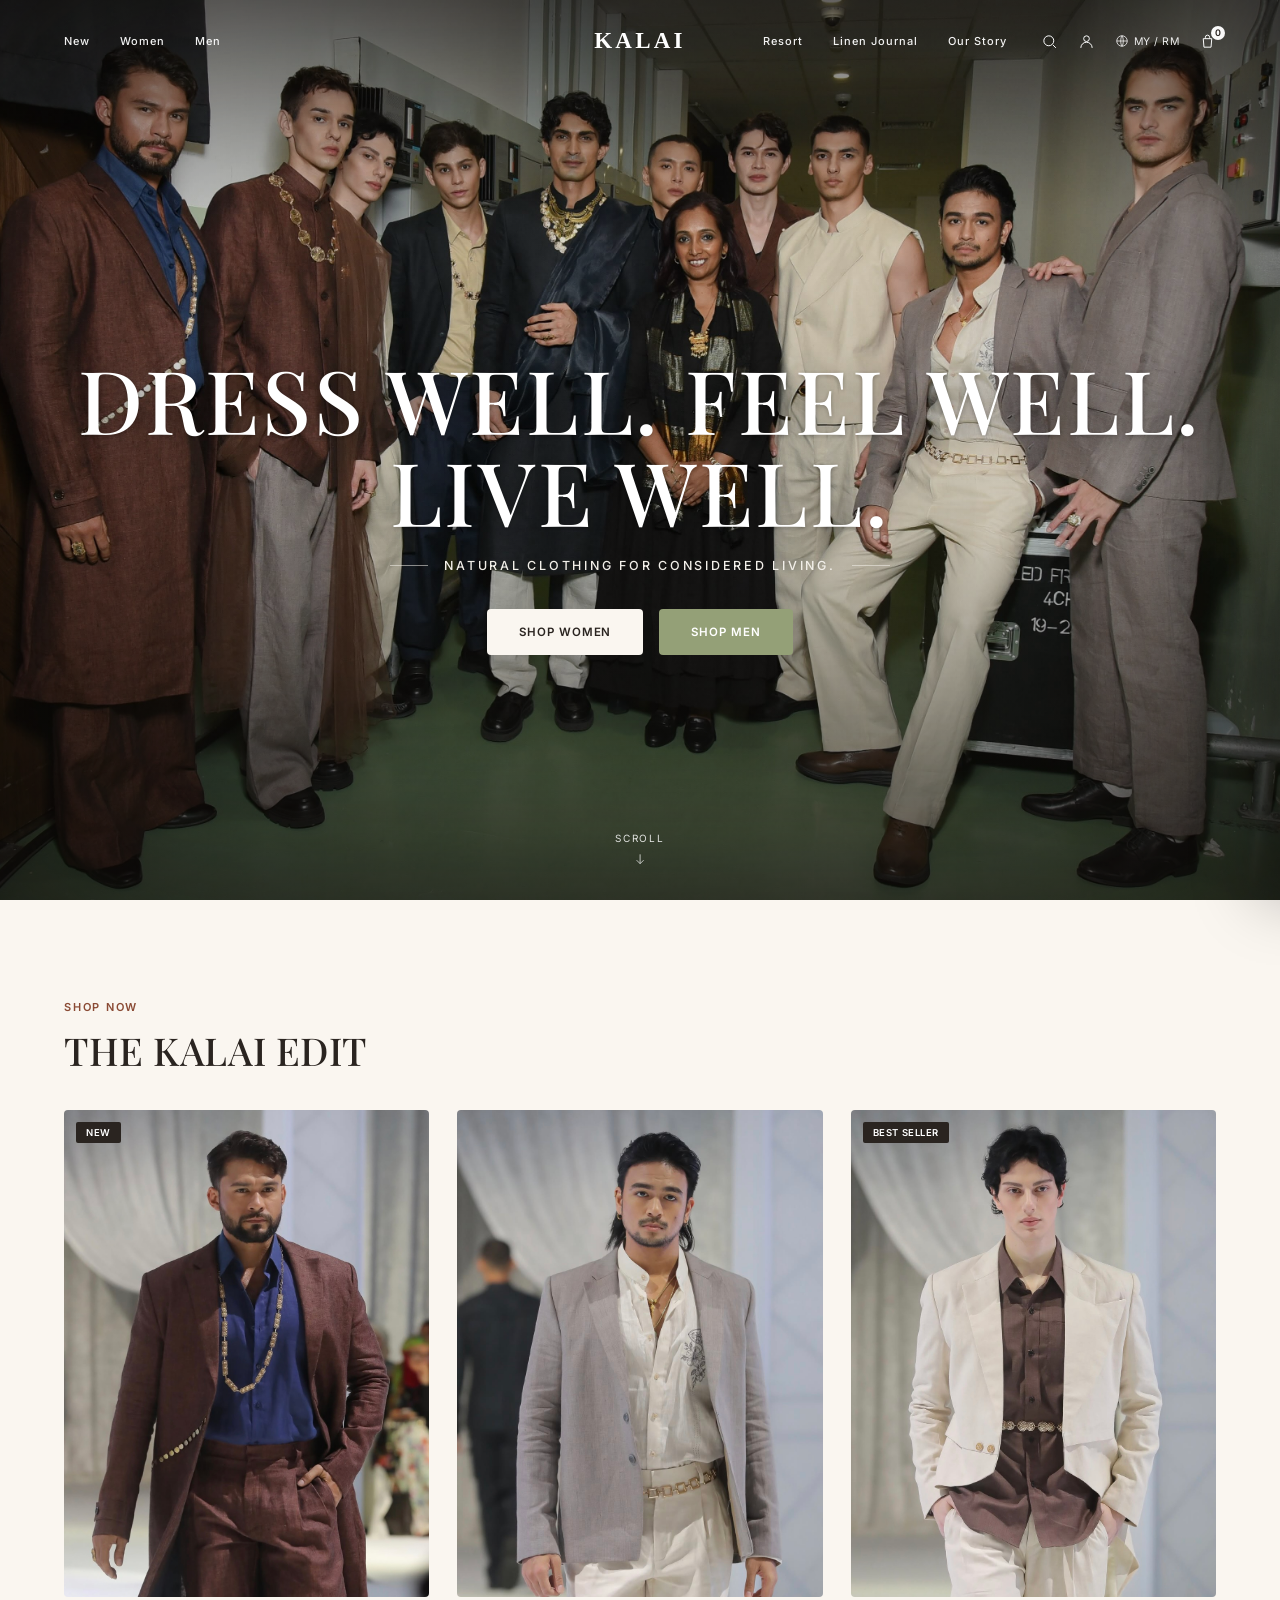
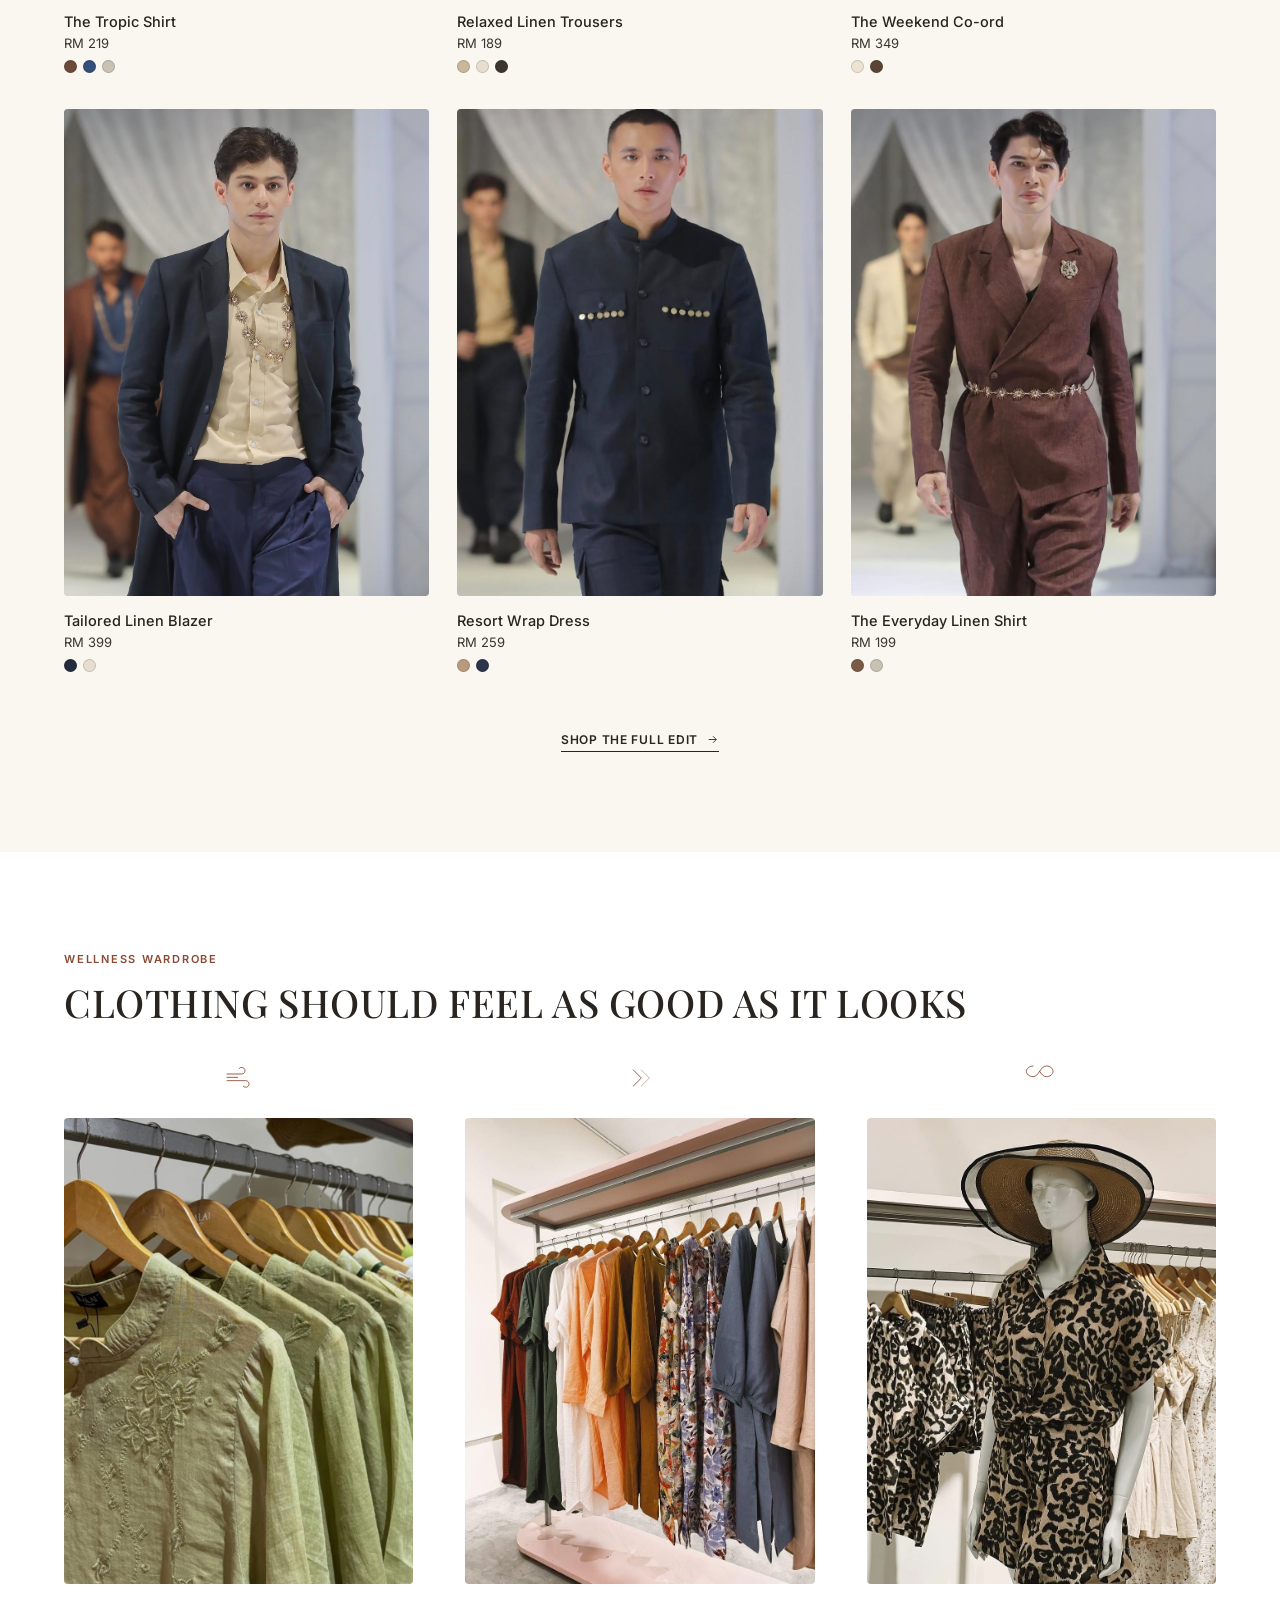
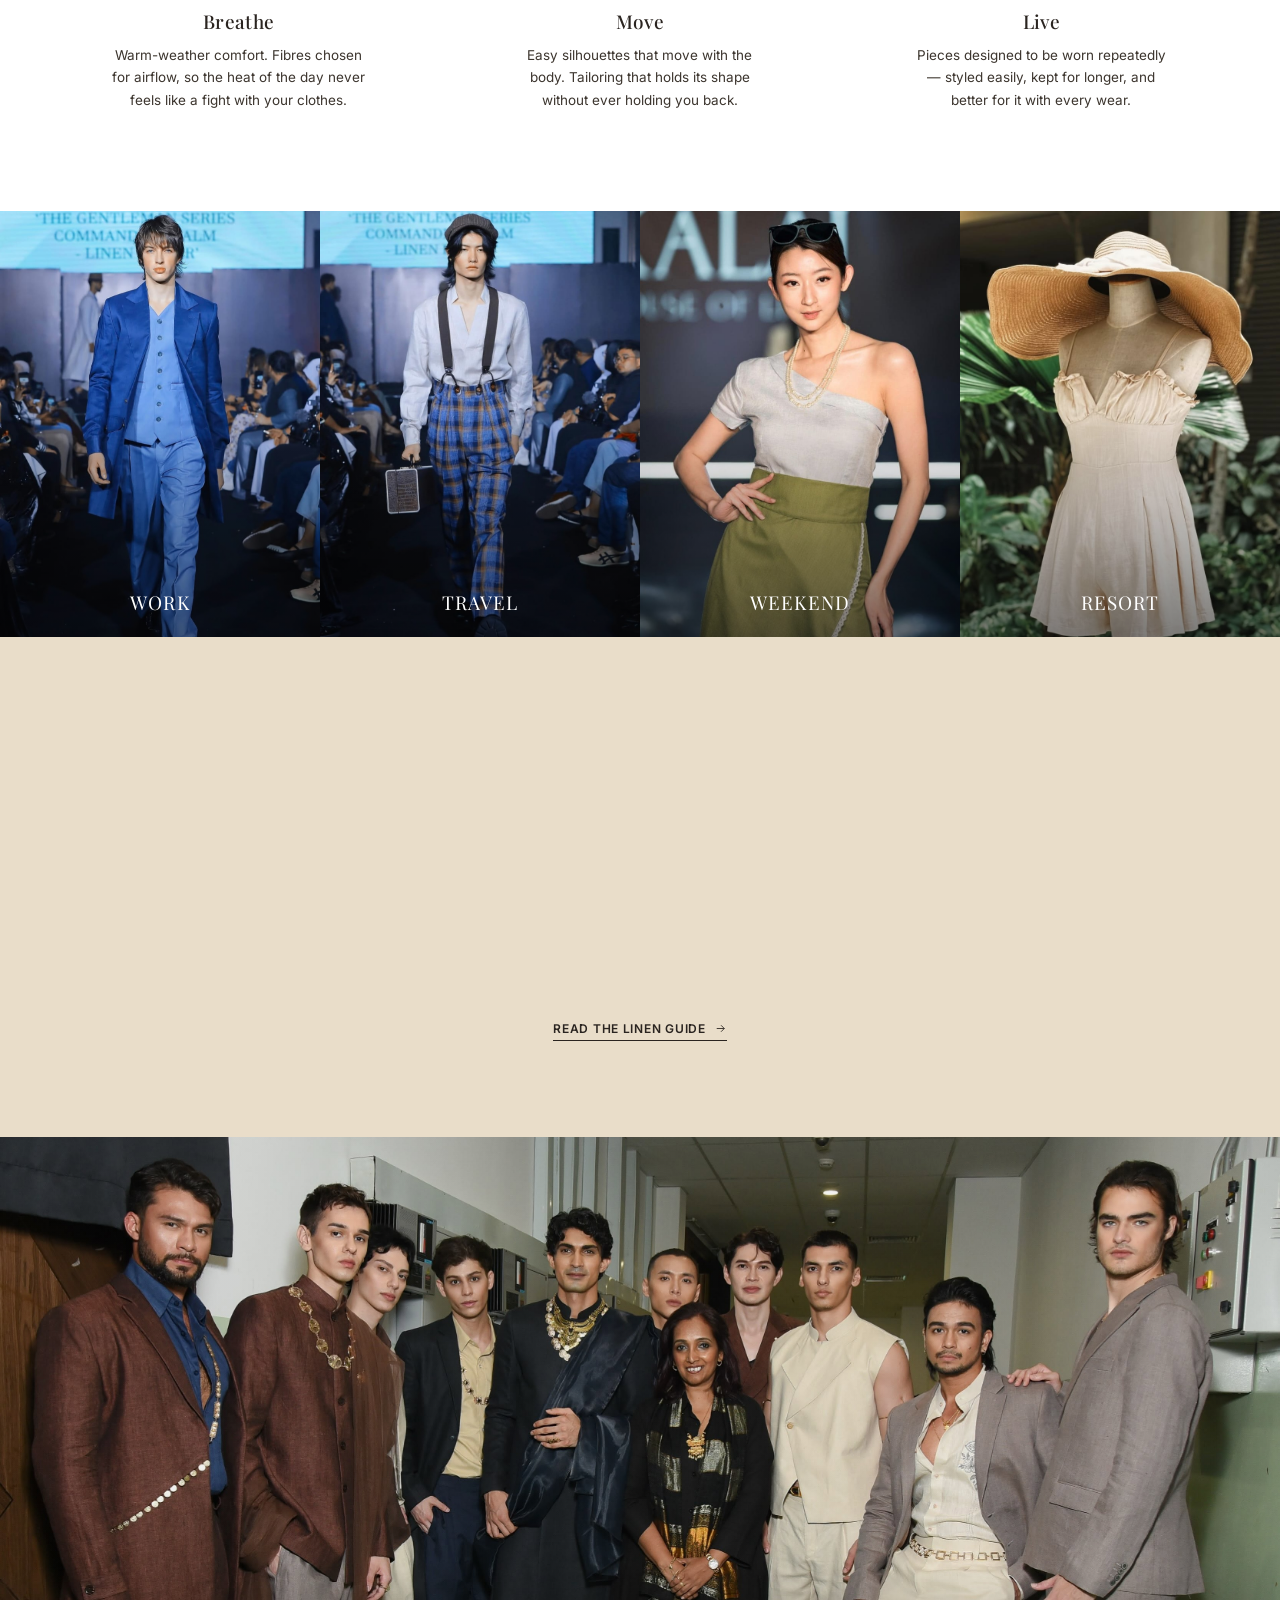
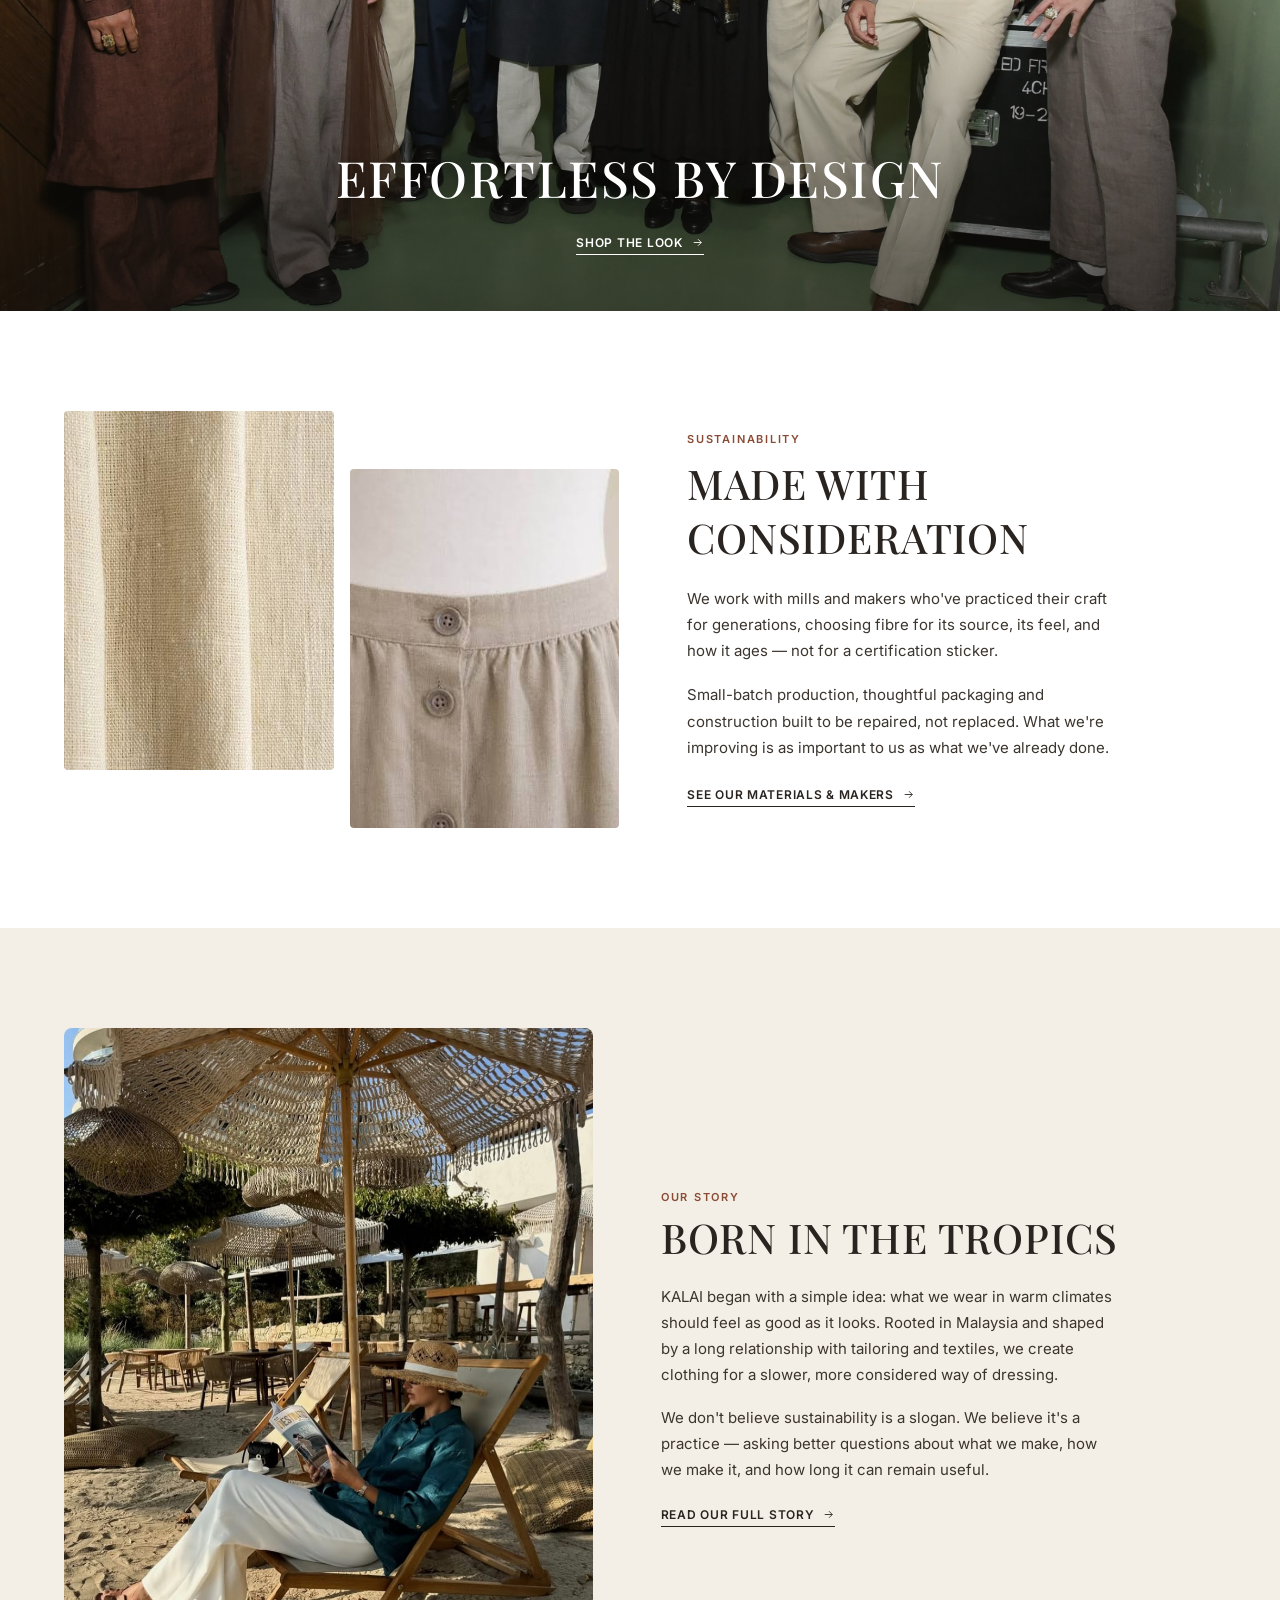
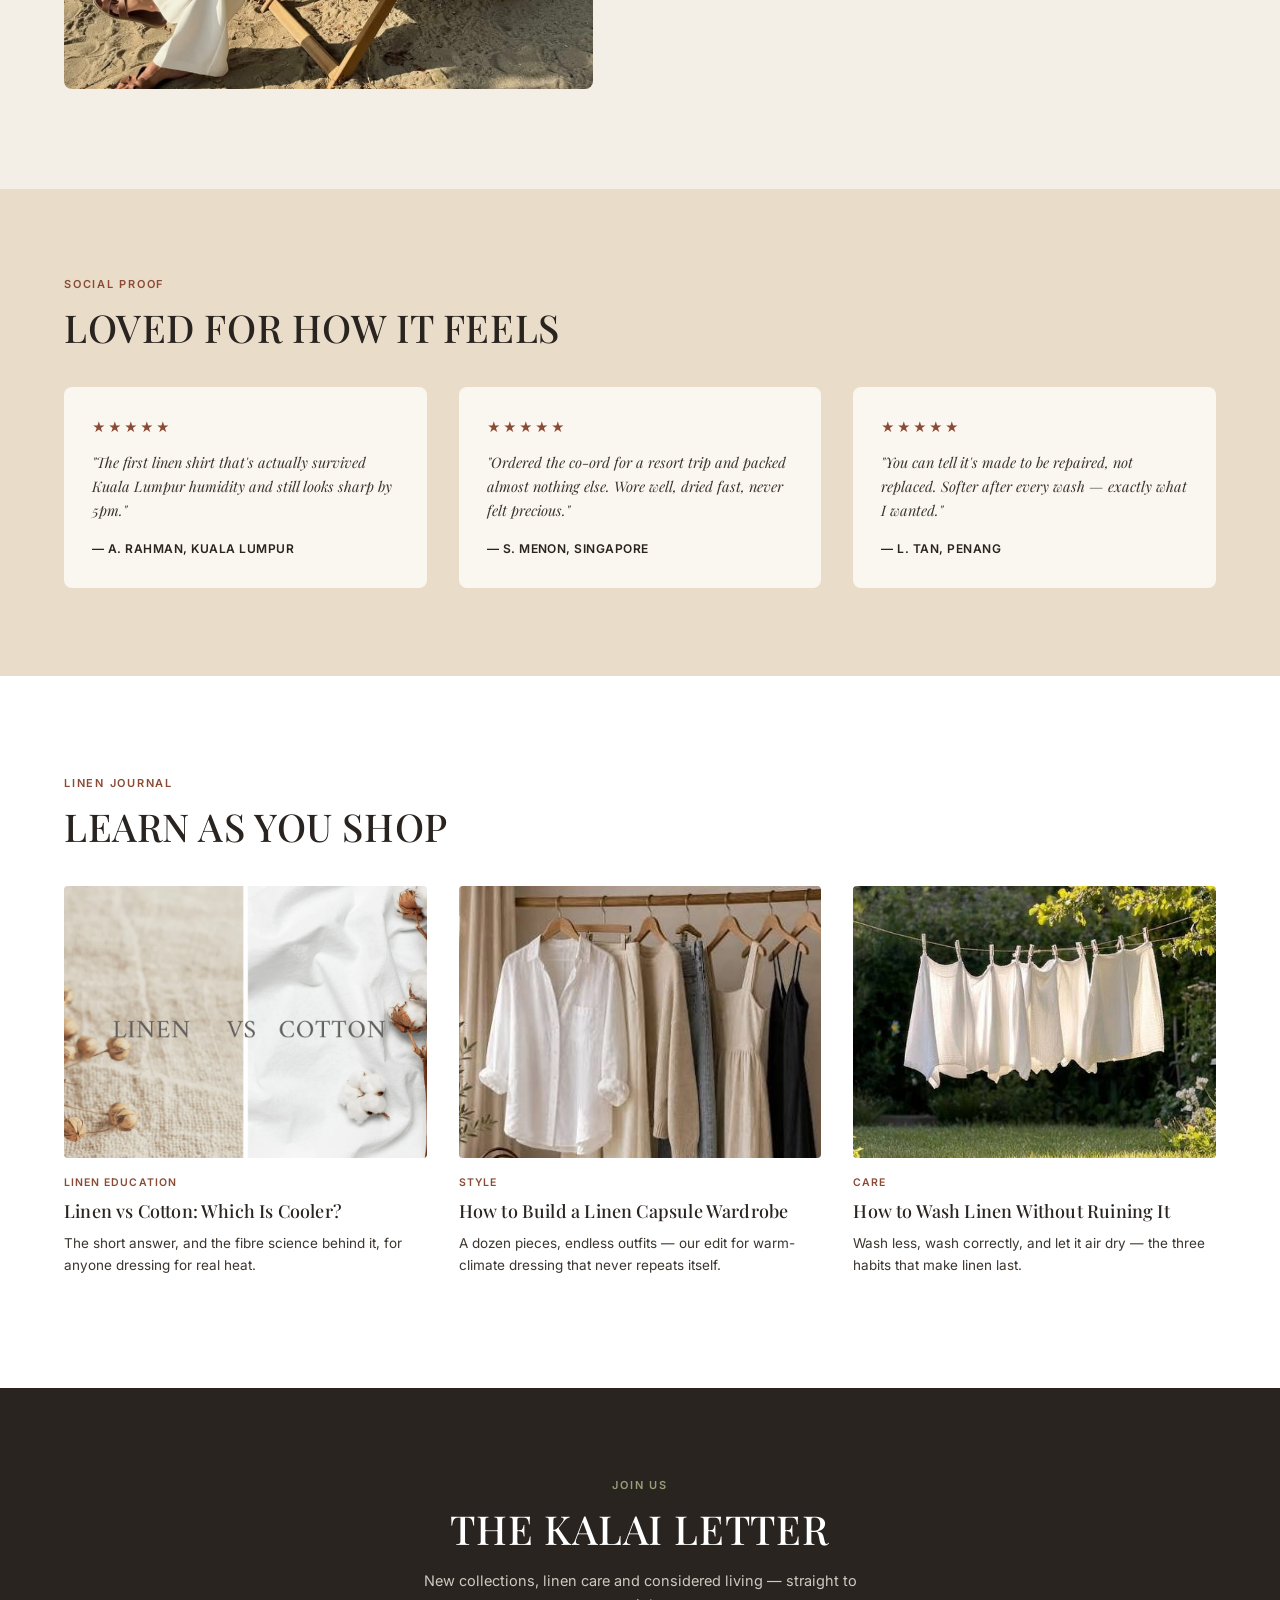
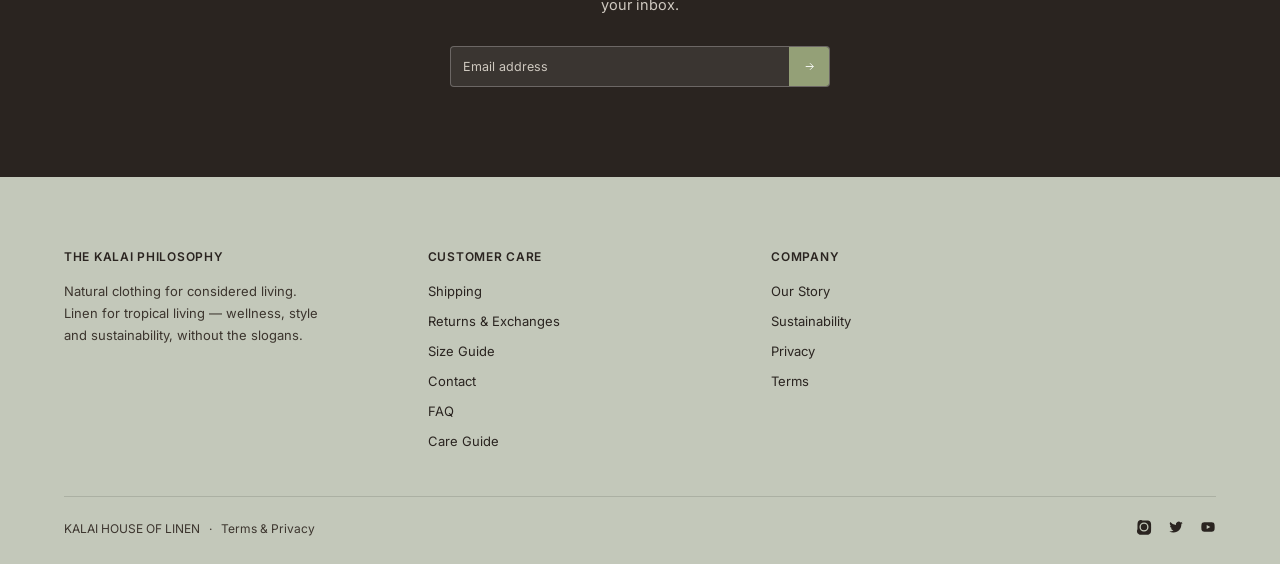
==== commit 7f69dec0: "Updated the footer and links" ====
--- a/index.html
+++ b/index.html
@@ -1,16 +1,21 @@
 <!DOCTYPE html>
 <html lang="en">
+
 <head>
-<meta charset="UTF-8">
-<meta name="viewport" content="width=device-width, initial-scale=1.0">
-<title>KALAI House of Linen</title>
-<meta name="description" content="Natural clothing for considered living. Linen for tropical living, designed for wellness, style and sustainability.">
-<link rel="preconnect" href="https://fonts.googleapis.com">
-<link rel="preconnect" href="https://fonts.gstatic.com" crossorigin>
-<link href="https://fonts.googleapis.com/css2?family=Playfair+Display:wght@400;500;600;700&family=Inter:wght@400;500;600&display=swap" rel="stylesheet">
-<link rel="stylesheet" href="styles.css">
-<link rel="icon" href="assets/images/logo/KALAI Linen LOGO - white.png">
+  <meta charset="UTF-8">
+  <meta name="viewport" content="width=device-width, initial-scale=1.0">
+  <title>KALAI House of Linen</title>
+  <meta name="description"
+    content="Natural clothing for considered living. Linen for tropical living, designed for wellness, style and sustainability.">
+  <link rel="preconnect" href="https://fonts.googleapis.com">
+  <link rel="preconnect" href="https://fonts.gstatic.com" crossorigin>
+  <link
+    href="https://fonts.googleapis.com/css2?family=Playfair+Display:wght@400;500;600;700&family=Inter:wght@400;500;600&display=swap"
+    rel="stylesheet">
+  <link rel="stylesheet" href="styles.css">
+  <link rel="icon" href="assets/images/logo/KALAI Linen LOGO - white.png">
 </head>
+
 <body>
 
   <!-- ============ HEADER (centered logo, brief IA: New/Women/Men — Kalai — Resort/Journal/Story) ============ -->
@@ -20,7 +25,7 @@
       <a href="#edit">Women</a>
       <a href="#edit">Men</a>
     </nav>
-    <div class="logo">KALAI</div>
+    <a href="index.html" class="logo">KALAI</a>
     <div class="nav-right-wrap">
       <nav class="main-nav">
         <a href="#life">Resort</a>
@@ -28,14 +33,26 @@
         <a href="ourstory.html">Our Story</a>
       </nav>
       <div class="header-icons">
-        <button aria-label="Search" id="searchBtn"><svg viewBox="0 0 24 24"><circle cx="11" cy="11" r="7"/><path d="M21 21l-4.3-4.3"/></svg></button>
-        <button aria-label="Account"><svg viewBox="0 0 24 24"><circle cx="12" cy="8" r="4"/><path d="M4 21c0-4.4 3.6-8 8-8s8 3.6 8 8"/></svg></button>
+        <button aria-label="Search" id="searchBtn"><svg viewBox="0 0 24 24">
+            <circle cx="11" cy="11" r="7" />
+            <path d="M21 21l-4.3-4.3" />
+          </svg></button>
+        <button aria-label="Account"><svg viewBox="0 0 24 24">
+            <circle cx="12" cy="8" r="4" />
+            <path d="M4 21c0-4.4 3.6-8 8-8s8 3.6 8 8" />
+          </svg></button>
         <button class="header-country" aria-label="Country and currency">
-          <svg viewBox="0 0 24 24"><circle cx="12" cy="12" r="9"/><path d="M3 12h18M12 3c3 3.5 3 14.5 0 18M12 3c-3 3.5-3 14.5 0 18"/></svg>
+          <svg viewBox="0 0 24 24">
+            <circle cx="12" cy="12" r="9" />
+            <path d="M3 12h18M12 3c3 3.5 3 14.5 0 18M12 3c-3 3.5-3 14.5 0 18" />
+          </svg>
           <span>MY&nbsp;/&nbsp;RM</span>
         </button>
         <button aria-label="Bag" class="cart-count" id="cartBtn">
-          <svg viewBox="0 0 24 24"><path d="M6 8h12l-1 12H7L6 8z"/><path d="M9 8V6a3 3 0 0 1 6 0v2"/></svg>
+          <svg viewBox="0 0 24 24">
+            <path d="M6 8h12l-1 12H7L6 8z" />
+            <path d="M9 8V6a3 3 0 0 1 6 0v2" />
+          </svg>
           <span class="cart-badge" id="cartBadge">0</span>
         </button>
         <button class="menu-toggle" id="menuToggle" aria-label="Menu"><span></span><span></span><span></span></button>
@@ -60,13 +77,17 @@
       <h1>Dress Well. Feel Well.<br>Live Well.</h1>
       <p class="sub">Natural clothing for considered living.</p>
       <div class="hero-btns">
-        <button class="btn btn-cream" onclick="document.getElementById('edit').scrollIntoView({behavior:'smooth'})">Shop Women</button>
-        <button class="btn btn-olive" onclick="document.getElementById('edit').scrollIntoView({behavior:'smooth'})">Shop Men</button>
+        <button class="btn btn-cream" onclick="document.getElementById('edit').scrollIntoView({behavior:'smooth'})">Shop
+          Women</button>
+        <button class="btn btn-olive" onclick="document.getElementById('edit').scrollIntoView({behavior:'smooth'})">Shop
+          Men</button>
       </div>
     </div>
     <div class="scroll-cue">
       <span>Scroll</span>
-      <svg viewBox="0 0 24 24"><path d="M12 4v16M6 14l6 6 6-6"/></svg>
+      <svg viewBox="0 0 24 24">
+        <path d="M12 4v16M6 14l6 6 6-6" />
+      </svg>
     </div>
   </section>
 
@@ -89,7 +110,8 @@
           </div>
           <div class="p-name">The Tropic Shirt</div>
           <div class="p-price">RM 219</div>
-          <div class="p-colors"><span style="background:#6b4a3a"></span><span style="background:#33507a"></span><span style="background:#c9c2b4"></span></div>
+          <div class="p-colors"><span style="background:#6b4a3a"></span><span style="background:#33507a"></span><span
+              style="background:#c9c2b4"></span></div>
         </div>
 
         <div class="product-card" data-name="Relaxed Linen Trousers" data-price="RM 189">
@@ -99,7 +121,8 @@
           </div>
           <div class="p-name">Relaxed Linen Trousers</div>
           <div class="p-price">RM 189</div>
-          <div class="p-colors"><span style="background:#c9b79c"></span><span style="background:#e8ded0"></span><span style="background:#3c352e"></span></div>
+          <div class="p-colors"><span style="background:#c9b79c"></span><span style="background:#e8ded0"></span><span
+              style="background:#3c352e"></span></div>
         </div>
 
         <div class="product-card" data-name="The Weekend Co-ord" data-price="RM 349">
@@ -145,7 +168,9 @@
       </div>
 
       <div class="edit-footer">
-        <a href="#" class="section-cta">Shop the full edit <svg viewBox="0 0 24 24"><path d="M5 12h14M13 6l6 6-6 6"/></svg></a>
+        <a href="#" class="section-cta">Shop the full edit <svg viewBox="0 0 24 24">
+            <path d="M5 12h14M13 6l6 6-6 6" />
+          </svg></a>
       </div>
     </div>
   </section>
@@ -168,24 +193,57 @@
       </div>
       <div class="values-grid">
         <div class="value-card">
-          <div class="value-icon"><svg viewBox="0 0 48 48"><path d="M6 18h22a5 5 0 1 0-3.5-8.5"/><path d="M6 28h28a5 5 0 1 1-3.5 8.5"/><path d="M6 23h16"/></svg></div>
-          <img src="assets/images/wellness_wardrobe/breathe.jpeg" alt="Breathe">
+          <div class="value-icon">
+            <svg viewBox="0 0 48 48">
+              <path d="M6 18h22a5 5 0 1 0-3.5-8.5" />
+              <path d="M6 28h28a5 5 0 1 1-3.5 8.5" />
+              <path d="M6 23h16" />
+            </svg>
+          </div>
+
+          <div class="value-img">
+            <img src="assets/images/wellness_wardrobe/breathe.jpeg" alt="Breathe">
+          </div>
+
           <h3>Breathe</h3>
-          <p>Warm-weather comfort. Fibres chosen for airflow, so the heat of the day never feels like a fight with your clothes.</p>
-        </div>
+          <p>Warm-weather comfort. Fibres chosen for airflow, so the heat of the day never feels like a fight with your
+            clothes.</p>
+        </div>
+
         <div class="value-card">
-          <div class="value-icon"><svg viewBox="0 0 48 48"><path d="M14 12l12 12-12 12"/><path d="M26 12l12 12-12 12" opacity="0.5"/></svg></div>
-          <img src="assets/images/hero_section/hero_image_2.jpg" alt="Move">
+          <div class="value-icon">
+            <svg viewBox="0 0 48 48">
+              <path d="M14 12l12 12-12 12" />
+              <path d="M26 12l12 12-12 12" opacity="0.5" />
+            </svg>
+          </div>
+
+          <div class="value-img">
+            <img src="assets/images/hero_section/hero_image_2.jpg" alt="Move">
+          </div>
+
           <h3>Move</h3>
           <p>Easy silhouettes that move with the body. Tailoring that holds its shape without ever holding you back.</p>
         </div>
+
         <div class="value-card">
-          <div class="value-icon"><svg viewBox="0 0 48 24"><path d="M12 4C6.5 4 2 8.5 2 12s4.5 8 10 8c5 0 7-4 10-8m0 0c3 4 5 8 10 8 5.5 0 10-3.5 10-8s-4.5-8-10-8c-5 0-7 4-10 8"/></svg></div>
-          <div class="value-img"><img src="[data-uri]